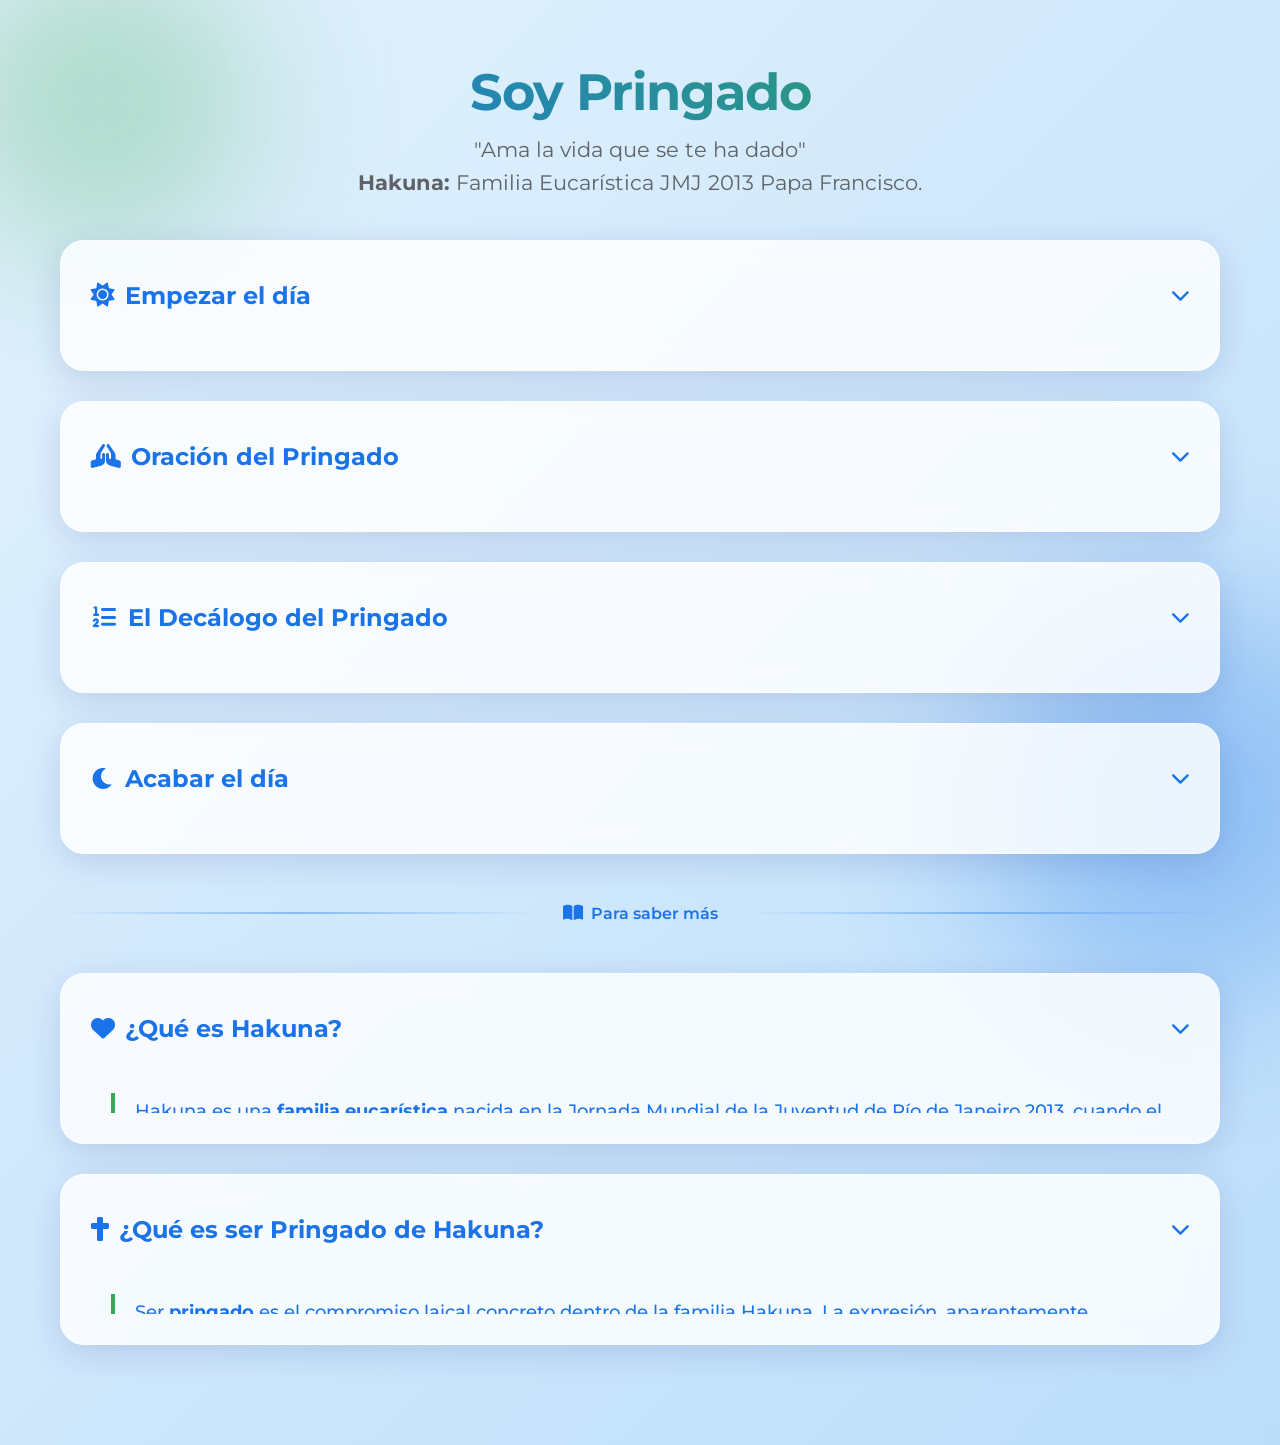
==== index.html @ c767a9fe "Update and rename Pringado.html to index.html" ====
<!DOCTYPE html>
<html lang="es">

<head>
    <meta charset="UTF-8">
    <meta name="viewport" content="width=device-width, initial-scale=1.0">
    <title>Soy Pringado | Hakuna Lifestyle</title>
    
    <!-- Favicon -->
    <link rel="icon" type="image/jpeg" href="logo.jpg">
    
    <!-- Meta Tags para Redes Sociales -->
    <meta name="description" content="Hakuna: Familia eucarística JMJ 2013. Vivir arrodillados ante el misterio y ante cada rostro. Descubre el Decálogo del Pringado y el estilo de vida Hakuna.">
    
    <!-- Open Graph (Facebook, WhatsApp, LinkedIn) -->
    <meta property="og:title" content="Soy Pringado | Hakuna Lifestyle">
    <meta property="og:description" content="Hakuna: Familia eucarística JMJ 2013. Vivir arrodillados ante el misterio y ante cada rostro.">
    <meta property="og:image" content="logo.jpg">
    <meta property="og:type" content="website">
    <meta property="og:url" content="">
    
    <!-- Twitter Card -->
    <meta name="twitter:card" content="summary_large_image">
    <meta name="twitter:title" content="Soy Pringado | Hakuna Lifestyle">
    <meta name="twitter:description" content="Hakuna: Familia eucarística JMJ 2013. Vivir arrodillados ante el misterio y ante cada rostro.">
    <meta name="twitter:image" content="logo.jpg">
    
    <!-- Fonts y Estilos -->
    <link href="https://fonts.googleapis.com/css2?family=Montserrat:wght@300;400;600;700&display=swap" rel="stylesheet">
    <link rel="stylesheet" href="https://cdnjs.cloudflare.com/ajax/libs/font-awesome/6.0.0/css/all.min.css">
    <link rel="stylesheet" href="estilos.css">
</head>

<body>

    <!-- ==================== FORMAS DE FONDO ==================== -->
    <div class="bg-shape shape-1"></div>
    <div class="bg-shape shape-2"></div>

    <div class="container">

        <!-- ==================== CABECERA ==================== -->
        <header>
            <h1>Soy Pringado</h1>
            <p class="subtitle">
                "Ama la vida que se te ha dado"<br>
                <strong>Hakuna:</strong> Familia Eucarística JMJ 2013 Papa Francisco.
            </p>
        </header>

        <!-- ==================== ORACIÓN AMANECER ==================== -->
        <section id="oracion-inicio">
            <div class="glass-card collapsible-section">
                <h2 class="section-header" onclick="toggleSection('oracion-inicio-content')">
                    <i class="fas fa-sun"></i> Empezar el día 
                    <i class="fas fa-chevron-down section-toggle-icon" id="icon-oracion-inicio-content"></i>
                </h2>
                <div class="section-content" id="oracion-inicio-content">
                <div class="prayer-content">
                    <p class="prayer-line">
                        Oh Señora mía y Madre mía, yo me ofrezco por completo a ti,
                        y en prueba de mi amor de hijo te consagro en este día:
                        mis ojos, mis oídos, mi lengua y mi corazón, en una palabra todo mi ser,
                        ya que soy todo tuyo, Oh Madre de bondad, guárdame y defiéndeme
                        como cosa y posesión tuya.
                    </p>
                    <p class="prayer-highlight">Así sea.</p>
                </div>
                
                <div style="text-align: center; margin-top: 20px;">
                    <span class="toggle-detail" onclick="toggleAlternative()">
                        Oración alternativa <i class="fas fa-chevron-down toggle-icon" id="icon-alt"></i>
                    </span>
                    <div class="rule-detail" id="alternative-prayer">
                        <h4 style="margin-bottom: 10px; color: var(--primary);">Oración para la mañana - TODO</h4>
                        <p style="font-style: italic; text-align: center;">
                            Padre, pon tu Espíritu sobre mí.<br>
                            Aquí estoy, aquí me tienes.<br>
                            Gracias por la vida.<br>
                            Que la viva siendo todo yo,<br>
                            todo libre, todo entregado.<br>
                            Todo tú, todo dado, todo alegre.<br>
                            Todo amante, todo amado,<br>
                            todo arrodillado.<br>
                            Todo hijo, todo hermano, todo padre.<br>
                            Todo disfrutón, todo mariano,<br>
                            todo por todos.<br>
                            Que viva todo... con toda el alma.
                        </p>
                    </div>
                </div>
                </div>
            </div>
        </section>

        <!-- ==================== ORACIÓN DEL PRINGADO ==================== -->
        <section id="oracion-pringado">
            <div class="glass-card collapsible-section">
                <h2 class="section-header" onclick="toggleSection('oracion-pringado-content')">
                    <i class="fas fa-praying-hands"></i> Oración del Pringado 
                    <i class="fas fa-chevron-down section-toggle-icon" id="icon-oracion-pringado-content"></i>
                </h2>
                <div class="section-content" id="oracion-pringado-content">
                <div class="prayer-content">
                    <p class="prayer-line">Yo me entrego a ti, mi buen Dios, porque quiero pringarme por tu Iglesia
                        siguiendo, junto a los demás miembros, en comunión con ellos, el estilo de vida de Hakuna.</p>
                    <hr style="border:0; border-top:1px solid rgba(0,0,0,0.05); margin: 15px 0;">

                    <p class="prayer-line">Señor, me arrodillaré ante ti en la Hostia,<br>
                        <span class="prayer-highlight">danos una vida de rodillas ante el misterio y ante cada
                            rostro.</span>
                    </p>

                    <p class="prayer-line">Señor, me abriré a los alejados,<br>
                        <span class="prayer-highlight">contágianos Tú la pasión por que no se pierda ninguno.</span>
                    </p>

                    <p class="prayer-line">Señor, te buscaré vivo en el Evangelio, liturgia y sacramentos,<br>
                        <span class="prayer-highlight">muéstrate como nuestro pobre loco.</span>
                    </p>

                    <p class="prayer-line">Señor, sonreiré y miraré a los ojos,<br>
                        <span class="prayer-highlight">recuérdanos que no hemos venido a criticar ni a juzgar sino a
                            salvar.</span>
                    </p>

                    <p class="prayer-line">Señor, abrazaré cada realidad con la no-medida de la cruz,<br>
                        <span class="prayer-highlight">devuélvenos la unidad, y transfigura ya nuestra carne.</span>
                    </p>

                    <p class="prayer-line">Señor, iré a las fiestas buscando que sean momentos de Vida,<br>
                        <span class="prayer-highlight">haz que te encontremos sufriente en los sedientos de
                            placer.</span>
                    </p>

                    <p class="prayer-line">Señor, agradeceré tu confianza cada nuevo día,<br>
                        <span class="prayer-highlight">que un profundo sentido de tu presencia haga de cada día una
                            fiesta.</span>
                    </p>

                    <p class="prayer-line"><strong>María, madre de Hakuna,</strong><br>
                        que contigo solo sepamos decirle 'Sí', que vivamos de rodillas, abrazados y abrazando, con
                        alegre cara de resucitados, y recuérdanos rezar todos los días, todos por todos.</p>
                </div>
                </div>
            </div>
        </section>

        <!-- ==================== DECÁLOGO DEL PRINGADO ==================== -->
        <section id="decalogo">
            <div class="glass-card collapsible-section">
                <h2 class="section-header" onclick="toggleSection('decalogo-content')">
                    <i class="fas fa-list-ol"></i> El Decálogo del Pringado 
                    <i class="fas fa-chevron-down section-toggle-icon" id="icon-decalogo-content"></i>
                </h2>
                <div class="section-content" id="decalogo-content">
            <div class="grid-container">
        
                <div class="glass-card rule-card">
                    <div class="rule-number">1</div>
                    <div class="rule-text">
                        <h3>Sonrisa y Mirada</h3>
                        <p class="rule-description">Sonreír cada día a todas las personas con las que me cruce, mirar a los ojos a
                            quién trate.</p>
                        <span class="toggle-detail" onclick="toggleDetail(0)">
                            Ver más <i class="fas fa-chevron-down toggle-icon" id="icon-0"></i>
                        </span>
                        <div class="rule-detail" id="detail-0">
                            <p>La sonrisa y la mirada son el primer acto de reconocimiento del otro como persona. En Hakuna, sonreír no es un gesto vacío, sino una forma de decir "te veo, existes, y me alegro de encontrarte". Mirar a los ojos es encontrar a Jesús en cada rostro, es vivir arrodillados ante el misterio de cada persona. Esta regla nos recuerda que cada encuentro humano es sagrado.</p>
                        </div>
                    </div>
                </div>
        
                <div class="glass-card rule-card">
                    <div class="rule-number">2</div>
                    <div class="rule-text">
                        <h3>Compasión</h3>
                        <p class="rule-description">Dedicar con frecuencia, tiempo y corazón a los que sufren.</p>
                        <span class="toggle-detail" onclick="toggleDetail(1)">
                            Ver más <i class="fas fa-chevron-down toggle-icon" id="icon-1"></i>
                        </span>
                        <div class="rule-detail" id="detail-1">
                            <p>Hakuna nace del deseo de "que no se pierda ninguno". Esta regla nos llama a tener los ojos abiertos a quienes más sufren, a dedicar tiempo real -no solo buenas intenciones- a los heridos de la vida. Es vivir la pasión de Cristo por los alejados, los dolientes, los que nadie ve. No se trata de hacer obras sociales, sino de amar con las entrañas, de sufrir-con (com-pasión) los que están en la cruz.</p>
                        </div>
                    </div>
                </div>
        
                <div class="glass-card rule-card">
                    <div class="rule-number">3</div>
                    <div class="rule-text">
                        <h3>Ofrecimiento</h3>
                        <p class="rule-description">Comenzar cada día con un momento de oración en el que agradecer el don de la
                            vida, y ofrecerme a Cristo para que viva y actúe entre los hombres ese día sirviéndose de mi persona. Y
                            rezar todos los días, todos por todos.</p>
                        <span class="toggle-detail" onclick="toggleDetail(2)">
                            Ver más <i class="fas fa-chevron-down toggle-icon" id="icon-2"></i>
                        </span>
                        <div class="rule-detail" id="detail-2">
                            <p>La oración de la mañana es el acto fundante del día. Ofrecerse a Cristo es decirle: "Hoy quiero que seas Tú quien viva en mí". No somos nosotros los protagonistas, sino instrumentos para que Él actúe. El "todos por todos" refleja la dimensión comunitaria de Hakuna: nunca estamos solos, oramos en comunión. Agradecer el don de la vida es reconocer que cada día es un regalo inmerecido de Dios.</p>
                        </div>
                    </div>
                </div>
        
                <div class="glass-card rule-card">
                    <div class="rule-number">4</div>
                    <div class="rule-text">
                        <h3>Cuidar un Sagrario</h3>
                        <p class="rule-description">Cuidar un sagrario: escoger uno, el que se quiera, y de alguna manera hacerme
                            cargo de que ese sagrario reciba cuidados y cariño.</p>
                        <span class="toggle-detail" onclick="toggleDetail(3)">
                            Ver más <i class="fas fa-chevron-down toggle-icon" id="icon-3"></i>
                        </span>
                        <div class="rule-detail" id="detail-3">
                            <p>Cuidar un sagrario es hacerse responsable de que Jesús Eucaristía no esté solo ni olvidado. Puede ser el de tu parroquia, una capilla, un hospital... Se trata de visitarlo, adornarlo, mantenerlo limpio, pero sobre todo de amarlo. Es el signo de nuestra vida de rodillas ante el misterio: Jesús se queda con nosotros en el Pan, y nosotros nos quedamos con Él. Este cuidado concreto nos ancla en la realidad de la Presencia Real.</p>
                        </div>
                    </div>
                </div>
        
                <div class="glass-card rule-card">
                    <div class="rule-number">5</div>
                    <div class="rule-text">
                        <h3>Hora Santa</h3>
                        <p class="rule-description">Participar de las Horas Santas, y fomentarlas allí donde me encuentre.</p>
                        <span class="toggle-detail" onclick="toggleDetail(4)">
                            Ver más <i class="fas fa-chevron-down toggle-icon" id="icon-4"></i>
                        </span>
                        <div class="rule-detail" id="detail-4">
                            <p>La Hora Santa es el "rato para parar el mundo" y estar con Jesús Sacramentado. Es el tiempo privilegiado de adoración, donde nos dejamos mirar por Él y Le miramos. Fomentar las Horas Santas significa contagiar esta pasión por la Eucaristía, invitar a otros, organizar espacios de adoración. Para Hakuna, la Hora Santa es el corazón de la vida espiritual, el lugar donde se recarga la batería para la misión.</p>
                        </div>
                    </div>
                </div>
        
                <div class="glass-card rule-card">
                    <div class="rule-number">6</div>
                    <div class="rule-text">
                        <h3>Formación</h3>
                        <p class="rule-description">Habitualmente estar leyendo un libro que me forme como cristiano. Si es posible,
                            participar en un grupo de formación o Revolcadero, y leer cada día el evangelio del día, meditándolo.
                        </p>
                        <span class="toggle-detail" onclick="toggleDetail(5)">
                            Ver más <i class="fas fa-chevron-down toggle-icon" id="icon-5"></i>
                        </span>
                        <div class="rule-detail" id="detail-5">
                            <p>La formación no es un lujo intelectual, sino alimento para el alma. Leer el Evangelio diario y meditarlo es buscar a Cristo vivo en la Palabra. Los "Revolcaderos" son grupos de formación donde se profundiza en la fe, se comparte, se crece juntos. Leer buenos libros cristianos nos ayuda a entender mejor nuestra fe, a responder a las preguntas del mundo actual. La formación nos hace testigos más creíbles y fundamentados.</p>
                        </div>
                    </div>
                </div>
        
                <div class="glass-card rule-card">
                    <div class="rule-number">7</div>
                    <div class="rule-text">
                        <h3>Sed de Amor</h3>
                        <p class="rule-description">En el trabajo, fiestas y espacios de diversión, abrir los ojos a quiénes están
                            sedientos de amor, y ofrecerme a Cristo para ser manantial de agua pura. Prohibido no disfrutar de
                            seguir a Cristo, especialmente en las fiestas y espacios de diversión.</p>
                        <span class="toggle-detail" onclick="toggleDetail(6)">
                            Ver más <i class="fas fa-chevron-down toggle-icon" id="icon-6"></i>
                        </span>
                        <div class="rule-detail" id="detail-6">
                            <p>Hakuna no huye del mundo, sino que va a las "fiestas" a encontrar a Cristo sufriente en los sedientos de placer. Los espacios de diversión, el trabajo, las celebraciones son lugares de misión. Ser manantial de agua pura significa ofrecer el amor auténtico de Cristo en medio de búsquedas equivocadas. Y hacerlo con alegría: "prohibido no disfrutar", porque el Evangelio es Buena Noticia, no un castigo. Es llevar la fiesta de la Resurrección a todas partes.</p>
                        </div>
                    </div>
                </div>
        
                <div class="glass-card rule-card">
                    <div class="rule-number">8</div>
                    <div class="rule-text">
                        <h3>Acompañamiento</h3>
                        <p class="rule-description">Buscar una persona que me acompañe espiritualmente.</p>
                        <span class="toggle-detail" onclick="toggleDetail(7)">
                            Ver más <i class="fas fa-chevron-down toggle-icon" id="icon-7"></i>
                        </span>
                        <div class="rule-detail" id="detail-7">
                            <p>La dirección espiritual es fundamental para no perderse en el camino. Tener una persona -sacerdote, consagrado/a, laico maduro en la fe- que nos acompañe, nos corrija, nos anime, nos ayuda a discernir la voluntad de Dios. No somos capaces de ver nuestros propios puntos ciegos; necesitamos a alguien que nos ayude a crecer en santidad. Es un signo de humildad y de deseo real de conversión.</p>
                        </div>
                    </div>
                </div>
        
                <div class="glass-card rule-card">
                    <div class="rule-number">9</div>
                    <div class="rule-text">
                        <h3>Sacramentos</h3>
                        <p class="rule-description">Disfrutar y crecer de la vida de Cristo participando de la vida de los
                            Sacramentos de la Confesión y la Eucaristía de manera frecuente.</p>
                        <span class="toggle-detail" onclick="toggleDetail(8)">
                            Ver más <i class="fas fa-chevron-down toggle-icon" id="icon-8"></i>
                        </span>
                        <div class="rule-detail" id="detail-8">
                            <p>Los sacramentos no son meros ritos, sino encuentros vivos con Cristo. La Eucaristía es la fuente y cumbre de la vida cristiana: comulgar es recibir a Jesús, hacerse uno con Él. La Confesión frecuente nos mantiene limpios, libres, en paz; es el abrazo misericordioso del Padre que siempre nos espera. "Disfrutar y crecer" indica que los sacramentos no son una obligación pesada, sino una alegría, un regalo que nos hace más humanos y más divinos a la vez.</p>
                        </div>
                    </div>
                </div>
        
                <div class="glass-card rule-card">
                    <div class="rule-number">10</div>
                    <div class="rule-text">
                        <h3>Amor a María</h3>
                        <p class="rule-description">Cuidar a María, madre de Hakuna, y acabar el día con un piropo, oración o
                            canción a la Virgen María.</p>
                        <span class="toggle-detail" onclick="toggleDetail(9)">
                            Ver más <i class="fas fa-chevron-down toggle-icon" id="icon-9"></i>
                        </span>
                        <div class="rule-detail" id="detail-9">
                            <p>María es la Madre de Hakuna. Acabar el día con un piropo, una oración o una canción a la Virgen es poner nuestra vida bajo su manto. Como nos enseña la consagración del amanecer, todo lo nuestro es suyo. María nos enseña a decir "sí" como Ella lo dijo, a vivir de rodillas, a estar junto a la Cruz sin huir. Cuidar a María es amarla, hablarle, confiarle nuestras alegrías y penas. Ella nos lleva siempre a su Hijo.</p>
                        </div>
                    </div>
                </div>
        
            </div>
            </div>
        </section>

        <!-- ==================== ACABAR EL DÍA ==================== -->
        <section id="oracion-noche">
            <div class="glass-card collapsible-section">
                <h2 class="section-header" onclick="toggleSection('oracion-noche-content')">
                    <i class="fas fa-moon"></i> Acabar el día 
                    <i class="fas fa-chevron-down section-toggle-icon" id="icon-oracion-noche-content"></i>
                </h2>
                <div class="section-content" id="oracion-noche-content">
                <div class="prayer-content">
                    <p class="prayer-line" style="font-weight: 600; margin-bottom: 20px;">
                        Gracias, Señor, por el día de hoy.
                    </p>
                    
                    <p class="prayer-line">¿Qué te ha gustado?</p>
                    <p class="prayer-line">¿Qué no te ha gustado?</p>
                    <p class="prayer-line">¿Qué quieres que te regale mañana?</p>
                </div>
                
                <div style="text-align: center; margin-top: 20px;">
                    <span class="toggle-detail" onclick="toggleNightAlternative()">
                        Oración alternativa <i class="fas fa-chevron-down toggle-icon" id="icon-night-alt"></i>
                    </span>
                    <div class="rule-detail" id="night-alternative-prayer">
                        <h4 style="margin-bottom: 10px; color: var(--primary);">Oración de la noche</h4>
                        <p style="font-style: italic; text-align: center;">
                            Padre, aquí al pie de la cama<br>
                            mi alma se eleva hasta Ti para decirte:<br>
                            creo en ti, espero en ti, te amo con todas mis fuerzas.<br>
                            Gloria a ti, Señor.<br>
                            Deposito en tus manos la fatiga y la lucha,<br>
                            las alegrías y desencantos de este día que quedó atrás.<br><br>
                            
                            Si los nervios me traicionaron,<br>
                            si los impulsos egoístas me dominaron,<br>
                            si di entrada al rencor o a la tristeza, ¡perdón Señor!<br>
                            Ten piedad de mí si he sido infiel.<br><br>
                            
                            Si pronuncié palabras vanas,<br>
                            si me dejé llevar por la impaciencia,<br>
                            si fui espina para alguien, ¡perdón Señor!<br>
                            No quiero esta noche entregarme al sueño<br>
                            sin sentir sobre mi alma la seguridad de tu dulce<br>
                            y gratuita misericordia, Señor.<br><br>

                            Te doy gracias, porque invisible, cariñoso, y envolvente<br>
                            me has cuidado como una madre durante todo este día.<br>
                            Señor, relaja mis nervios, sosiega mi espíritu,<br>
                            suelta mis tensiones, inunda mi ser de silencio y serenidad.<br>
                            Vela sobre mí, Padre querido, mientras me entrego confiado al sueño,<br>
                            como un niño que duerme feliz en tus brazos.<br>
                            En tu nombre, Señor, descansaré tranquilo.
                        </p>
                    </div>
                </div>
                </div>
            </div>
        </section>

        <!-- ==================== SEPARADOR ==================== -->
        <div class="section-divider">
            <div class="divider-line"></div>
            <div class="divider-text">
                <i class="fas fa-book-open"></i> Para saber más
            </div>
            <div class="divider-line"></div>
        </div>

        <!-- ==================== ¿QUÉ ES HAKUNA? ==================== -->
        <section id="que-es-hakuna">
            <div class="glass-card collapsible-section">
                <h2 class="section-header" onclick="toggleSection('que-es-hakuna-content')">
                    <i class="fas fa-heart"></i> ¿Qué es Hakuna? 
                    <i class="fas fa-chevron-down section-toggle-icon" id="icon-que-es-hakuna-content"></i>
                </h2>
                <div class="section-content info-section" id="que-es-hakuna-content">
            
            <p>Hakuna es una <strong>familia eucarística</strong> nacida en la Jornada Mundial de la Juventud de Río de Janeiro 2013, cuando el Papa Francisco nos convocó con estas palabras: <em>"¡Id! ¡No tengáis miedo! ¡Servid!"</em> Y también nos desafió: <em>"¡Hagan lío!"</em> – a no conformarnos, a atrevernos a cambiar el mundo con el Evangelio.</p>
            
            <p>Desde ese momento, miles de jóvenes de todo el mundo han encontrado en Hakuna un estilo de vida centrado en la Eucaristía, en María, y en la pasión por que <strong>"no se pierda ninguno"</strong>.</p>
            
            <p>El nombre <strong>Hakuna</strong> proviene del swahili y significa "no hay". Para nosotros, Hakuna significa: <em>"No hay nadie más loco"</em> que Cristo, que se quedó en el Pan por amor; <em>"No hay nada que temer"</em> porque Él está con nosotros; <em>"No hay nadie a quien no llegue su misericordia"</em>.</p>
            
            <p>Hakuna es un <strong>carisma misionero y eucarístico</strong>. Nacimos de la adoración, y desde ahí salimos a las periferias existenciales. Nuestra vocación es vivir <em>"arrodillados ante el misterio y ante cada rostro"</em>. Esto significa adorar a Jesús en la Eucaristía con todo el corazón, y ver su rostro en cada persona, especialmente en los más alejados y heridos.</p>
            
            <p>La vida en Hakuna se caracteriza por <strong>cuatro pilares fundamentales:</strong></p>
            
            <p>• La <strong>Eucaristía</strong> – especialmente la adoración eucarística y las Horas Santas<br>
            • El amor a <strong>María</strong> – nuestra madre y modelo<br>
            • La <strong>vida comunitaria</strong> – porque nadie se salva solo, vivimos en familia<br>
            • La <strong>misión evangelizadora</strong> – salir a las calles, universidades, fiestas</p>
            
            <p>Hakuna tiene diferentes formas de pertenencia: hay quienes participan en las actividades (misiones, horas santas, convivencias), quienes se comprometen más profundamente como <strong>pringados</strong>, y quienes sienten la llamada a la vida consagrada. Pero todos compartimos el mismo sueño: <strong>enamorarnos de Cristo y contagiar ese amor al mundo</strong>.</p>
            
            <p>No somos una asociación más, ni un movimiento juvenil al uso. Hakuna es un <strong>estilo de vida</strong>, una forma concreta de vivir el Evangelio hoy. Es llevar <em>"cara de resucitados"</em> en medio de un mundo que a menudo vive como si Dios no existiera.</p>
            
            <p>Es atreverse a ser santos en lo ordinario: en la universidad, en el trabajo, en las fiestas, en la familia. Es vivir con alegría radical, sabiendo que Cristo ha vencido al mundo y que merece la pena entregarlo todo por Él.</p>
            </div>
            </div>
        </section>

        <!-- ==================== ¿QUÉ ES SER PRINGADO? ==================== -->
        <section id="que-es-pringado">
            <div class="glass-card collapsible-section">
                <h2 class="section-header" onclick="toggleSection('que-es-pringado-content')">
                    <i class="fas fa-cross"></i> ¿Qué es ser Pringado de Hakuna? 
                    <i class="fas fa-chevron-down section-toggle-icon" id="icon-que-es-pringado-content"></i>
                </h2>
                <div class="section-content info-section" id="que-es-pringado-content">
            
            <p>Ser <strong>pringado</strong> es el compromiso laical concreto dentro de la familia Hakuna. La expresión, aparentemente coloquial, encierra una decisión radical: <em>“Me pringo, me mancho las manos, me lo juego todo por Cristo y su Iglesia”</em>. Es atreverse a ensuciarse en la trinchera del amor, sin medias tintas ni comodidades.</p>
            
            <p>Ser pringado no es simplemente participar en actividades o llevar una camiseta. Es <strong>abrazar el Decálogo del Pringado como estilo de vida</strong>, como camino diario de santidad. Estas diez reglas no son mandamientos externos que cumplir mecánicamente, sino un itinerario concreto para configurarse con Cristo y vivir el Evangelio sin rebajas.</p>
            
            <p>El pringado <strong>se compromete en serio</strong>. Asume con libertad y alegría un modo de vida exigente: consagración diaria, adoración eucarística, formación constante, acompañamiento espiritual, amor a los que sufren. No es un camino de perfección instantánea, sino de fidelidad perseverante, cayendo y levantándose mil veces, sostenido por la misericordia.</p>
            
            <p>El pringado vive <strong>en comunión</strong> con los demás miembros de Hakuna. No es un lobo solitario, sino parte de una familia. Por eso rezamos <em>"todos los días, todos por todos"</em>. Nos apoyamos mutuamente, nos corregimos fraternalmente, celebramos juntos, sufrimos juntos.</p>
            
            <p><strong>¿Qué implica concretamente ser pringado?</strong></p>
            
            <p>Implica consagrarse cada mañana a María • Sonreír y mirar a los ojos • Dedicar tiempo a los que sufren • Ofrecer el día a Cristo • Cuidar un sagrario • Participar de las Horas Santas • Formarse constantemente en la fe • Ser manantial de amor en el trabajo y las fiestas • Tener dirección espiritual • Vivir los sacramentos con frecuencia • Terminar el día con un gesto de cariño a la Virgen.</p>
            
            <p>Ser pringado es también aceptar <strong>la llamada misionera</strong>. No podemos quedarnos tranquilos sabiendo que hay tantos hermanos alejados de Cristo. El pringado tiene "los ojos abiertos" a los sedientos de amor, y se ofrece como instrumento para que Cristo los alcance.</p>
            
            <p>El compromiso del pringado es <strong>serio pero gozoso</strong>. No es una carga pesada, sino un yugo suave. Porque seguir a Cristo, cuando se hace de verdad, es la mayor aventura posible. Por eso el Decálogo incluye: <em>"Prohibido no disfrutar de seguir a Cristo"</em>.</p>
            
            <p>Ser pringado no es ser perfecto. Es caerse y levantarse mil veces, sabiendo que la misericordia de Dios nos sostiene. Es vivir la <strong>"no-medida de la cruz"</strong>, abrazando cada realidad con radicalidad, sin medias tintas.</p>
            
            <p>El pringado busca la <strong>santidad en lo ordinario</strong>. No necesitamos hacer cosas extraordinarias; necesitamos hacer lo ordinario con amor extraordinario. Por eso las reglas del pringado son sencillas: una sonrisa, una mirada, un rato de adoración, una lectura espiritual...</p>
            
            <p>Finalmente, ser pringado es <strong>vivir bajo el manto de María</strong>, Madre de Hakuna. Ella nos enseña a decir "sí" sin condiciones, a estar de pie junto a la cruz cuando todo se oscurece. Con María, solo sabemos decirle "sí" a Jesús.</p>
            </div>
            </div>
        </section>

    </div>

    <!-- ==================== SCRIPTS ==================== -->
    <script src="scripts.js"></script>
</body>

</html>
---- estilos.css ----
/* ==================== VARIABLES CSS ==================== */
:root {
    --primary: #1a73e8;
    --primary-light: #e8f0fe;
    --accent: #34a853;
    --text-dark: #202124;
    --text-light: #5f6368;
    --white: #ffffff;
    --glass-bg: rgba(255, 255, 255, 0.82);
    --glass-border: rgba(255, 255, 255, 0.5);
    --shadow: 0 8px 32px 0 rgba(31, 38, 135, 0.15);
}

/* ==================== RESET Y BASE ==================== */
* {
    margin: 0;
    padding: 0;
    box-sizing: border-box;
    font-family: 'Montserrat', sans-serif;
}

body {
    background: linear-gradient(135deg, #e3f2fd 0%, #bbdefb 100%);
    color: var(--text-dark);
    min-height: 100vh;
    overflow-x: hidden;
    padding-bottom: 50px;
}

/* ==================== BACKGROUND SHAPES ==================== */
.bg-shape {
    position: fixed;
    border-radius: 50%;
    filter: blur(80px);
    z-index: -1;
    opacity: 0.3;
}

.shape-1 {
    background: var(--accent);
    width: 300px;
    height: 300px;
    top: -50px;
    left: -50px;
}

.shape-2 {
    background: var(--primary);
    width: 400px;
    height: 400px;
    bottom: -100px;
    right: -100px;
}

/* ==================== CONTAINER ==================== */
.container {
    max-width: 1200px;
    margin: 0 auto;
    padding: 20px;
}

/* ==================== HEADER ==================== */
header {
    text-align: center;
    padding: 40px 0;
    animation: fadeInDown 1s ease;
}

h1 {
    font-size: 3.2rem;
    background: -webkit-linear-gradient(45deg, var(--primary), var(--accent));
    -webkit-background-clip: text;
    -webkit-text-fill-color: transparent;
    font-weight: 700;
    margin-bottom: 10px;
    letter-spacing: -1px;
}

.subtitle {
    font-size: 1.3rem;
    color: var(--text-light);
    max-width: 600px;
    margin: 0 auto;
    line-height: 1.6;
}

/* ==================== GLASS CARD ==================== */
.glass-card {
    background: var(--glass-bg);
    backdrop-filter: blur(12px);
    -webkit-backdrop-filter: blur(12px);
    border: 1px solid var(--glass-border);
    border-radius: 24px;
    box-shadow: var(--shadow);
    padding: 30px;
    margin-bottom: 30px;
    transition: transform 0.3s ease, box-shadow 0.3s ease;
}

.glass-card:hover {
    transform: translateY(-5px);
    box-shadow: 0 12px 40px 0 rgba(31, 38, 135, 0.25);
}

h2 {
    font-size: 1.5rem;
    color: var(--primary);
    margin-bottom: 20px;
    display: flex;
    align-items: center;
    gap: 10px;
}

h3 {
    font-size: 1.2rem;
    margin-bottom: 10px;
    color: var(--text-dark);
    font-weight: 700;
}

/* ==================== ESTILOS DE TEXTO Y ORACIONES ==================== */
.prayer-content {
    font-style: italic;
    line-height: 1.8;
    font-size: 1.12rem;
    color: var(--text-dark);
    text-align: center;
}

.prayer-line {
    margin-bottom: 15px;
}

.prayer-highlight {
    color: var(--primary);
    font-weight: 600;
}

/* ==================== GRID DECÁLOGO ==================== */
.grid-container {
    display: grid;
    grid-template-columns: repeat(auto-fit, minmax(280px, 1fr));
    gap: 20px;
    padding: 20px;
}

/* Decalogo items */
.rule-card {
    position: relative;
    overflow: hidden;
}

.rule-number {
    position: absolute;
    top: -10px;
    right: 5px;
    font-size: 4rem;
    font-weight: 900;
    color: rgba(26, 115, 232, 0.12); 
    z-index: 0;
    pointer-events: none;
}

.rule-text {
    position: relative;
    z-index: 1;
}

/* Estilos para información desplegable */
.rule-detail {
    max-height: 0;
    overflow: hidden;
    transition: max-height 0.3s ease, margin-top 0.3s ease;
    background: var(--primary-light);
    border-radius: 10px;
    padding: 0 15px;
    margin-top: 0;
}

.rule-detail.open {
    max-height: 500px;
    margin-top: 10px;
    padding: 15px;
}

.rule-detail p {
    font-size: 0.9rem;
    line-height: 1.6;
    color: var(--text-light);
    font-style: normal;
}

.toggle-detail {
    cursor: pointer;
    color: var(--primary);
    font-size: 0.85rem;
    margin-top: 10px;
    display: inline-flex;
    align-items: center;
    gap: 5px;
    font-weight: 600;
}

.toggle-detail:hover {
    color: var(--accent);
}

.toggle-icon {
    transition: transform 0.3s ease;
}

.toggle-icon.open {
    transform: rotate(180deg);
}

/* Sección de información */
.info-section {
    padding: 20px;
    overflow: visible;
}

.info-section h2 {
    margin-bottom: 25px;
    font-size: 1.7rem;
    border-bottom: 3px solid var(--primary);
    padding-bottom: 10px;
}

.info-section p {
    font-size: 1.05rem;
    line-height: 2;
    word-wrap: break-word;
    overflow-wrap: break-word;
    color: var(--text-dark);
    margin-bottom: 20px;
    text-align: left;
}

.info-section p strong {
    color: var(--primary);
    font-weight: 700;
}

.info-section p em {
    color: var(--accent);
    font-style: italic;
}

/* Destacar primer párrafo */
.info-section p:first-of-type {
    font-size: 1.15rem;
    font-weight: 500;
    color: var(--primary);
    border-left: 4px solid var(--accent);
    padding-left: 20px;
    margin-bottom: 25px;
}

/* Separador visual entre párrafos importantes */
.info-section p:nth-of-type(3)::after,
.info-section p:nth-of-type(5)::after {
    content: "";
    display: block;
    width: 60px;
    height: 3px;
    background: linear-gradient(90deg, var(--primary), var(--accent));
    margin: 20px auto;
    border-radius: 2px;
}

/* ==================== SEPARADOR DE SECCIONES ==================== */
.section-divider {
    display: flex;
    align-items: center;
    margin: 50px 0;
    gap: 20px;
}

.divider-line {
    flex: 1;
    height: 2px;
    background: linear-gradient(90deg, transparent, var(--primary), transparent);
    opacity: 0.4;
}

.divider-text {
    color: var(--primary);
    font-size: 1rem;
    font-weight: 600;
    white-space: nowrap;
    padding: 0 10px;
    display: flex;
    align-items: center;
    gap: 8px;
}

.divider-text i {
    font-size: 1.1rem;
}

/* ==================== ANIMACIONES ==================== */
@keyframes fadeInDown {
    from {
        opacity: 0;
        transform: translateY(-20px);
    }

    to {
        opacity: 1;
        transform: translateY(0);
    }
}

/* ==================== SECCIONES COLAPSABLES ==================== */
.collapsible-section .section-header {
    cursor: pointer;
    display: flex;
    align-items: center;
    justify-content: space-between;
    transition: all 0.3s ease;
    padding: 10px 0;
    user-select: none;
}

.collapsible-section .section-header:hover {
    color: var(--primary);
}

.section-toggle-icon {
    transition: transform 0.3s ease;
    margin-left: auto;
    font-size: 1.2rem;
}

.section-toggle-icon.open {
    transform: rotate(180deg);
}

.section-content {
    max-height: 0;
    overflow: hidden;
    transition: max-height 0.5s ease;
}

.section-content.open {
    max-height: 6000px;
}

/* Altura específica para secciones informativas (más altas) */
.section-content.info-section.open {
    max-height: 15000px;
}

/* ==================== MEDIA QUERIES ==================== */
@media (max-width: 768px) {
    h1 {
        font-size: 1.8rem;
    }

    h2 {
        font-size: 1.15rem;
    }

    h3 {
        font-size: 1rem;
    }

    .subtitle {
        font-size: 0.95rem;
    }

    .prayer-content {
        font-size: 0.9rem;
        line-height: 1.6;
    }

    .rule-number {
        font-size: 3rem;
        right: 10px;
    }

    .info-section {
        padding: 25px;
    }

    .info-section h2 {
        font-size: 1.3rem;
    }

    .info-section p {
        font-size: 0.95rem;
        line-height: 1.8;
    }

    .info-section p:first-of-type {
        font-size: 0.92rem;
    }

    .rule-detail p {
        font-size: 0.85rem;
    }

    .glass-card {
        padding: 20px;
    }

    .grid-container {
        grid-template-columns: 1fr;
    }
}
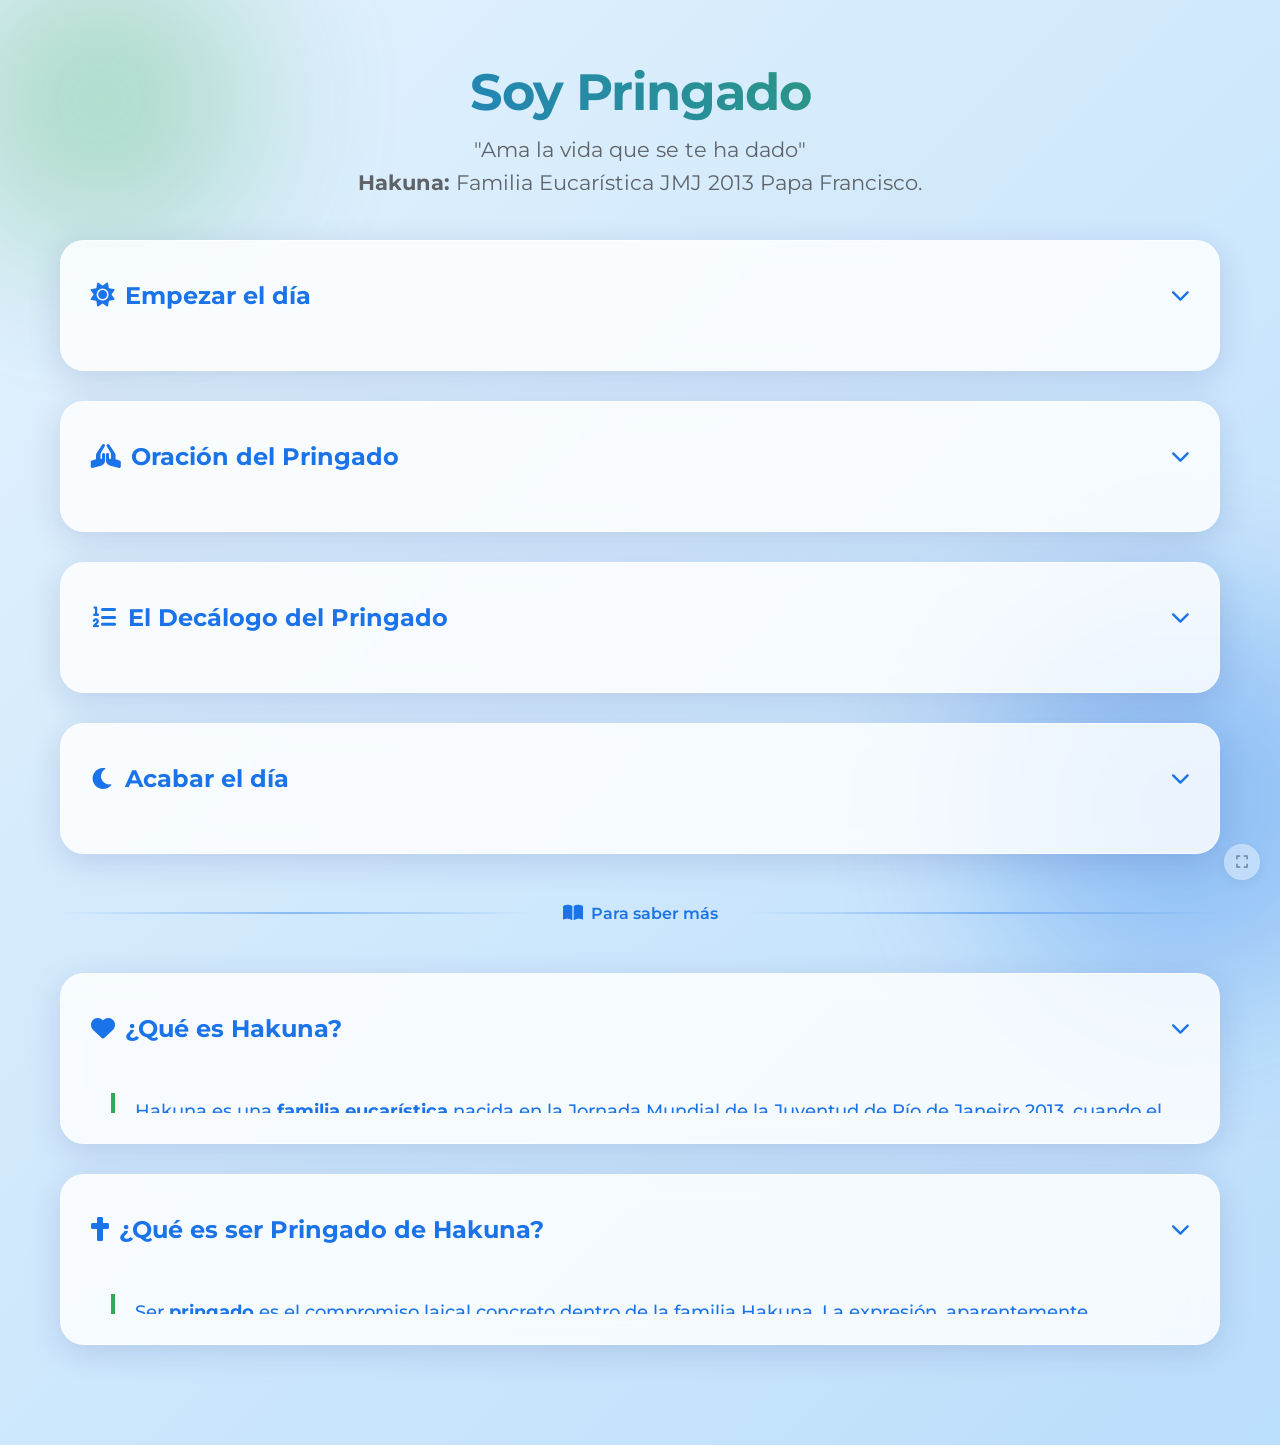
==== commit e3c5458d: "Pantalla Completa" ====
--- a/index.html
+++ b/index.html
@@ -33,6 +33,11 @@
 
 <body>
 
+    <!-- ==================== BOTÓN PANTALLA COMPLETA ==================== -->
+    <button id="fullscreen-btn" class="fullscreen-btn" title="Pantalla completa">
+        <i class="fas fa-expand"></i>
+    </button>
+
     <!-- ==================== FORMAS DE FONDO ==================== -->
     <div class="bg-shape shape-1"></div>
     <div class="bg-shape shape-2"></div>
--- a/estilos.css
+++ b/estilos.css
@@ -27,6 +27,68 @@
     padding-bottom: 50px;
 }
 
+/* ==================== BOTÓN PANTALLA COMPLETA ==================== */
+.fullscreen-btn {
+    position: fixed;
+    bottom: 20px;
+    right: 20px;
+    width: 36px;
+    height: 36px;
+    border-radius: 50%;
+    background: var(--glass-bg);
+    backdrop-filter: blur(12px);
+    -webkit-backdrop-filter: blur(12px);
+    border: 1px solid var(--glass-border);
+    box-shadow: 0 4px 12px rgba(0, 0, 0, 0.1);
+    cursor: pointer;
+    display: flex;
+    align-items: center;
+    justify-content: center;
+    transition: all 0.3s ease;
+    z-index: 1000;
+    opacity: 0.5;
+    color: var(--text-light);
+}
+
+.fullscreen-btn:hover {
+    opacity: 1;
+    transform: scale(1.1);
+    box-shadow: 0 6px 16px rgba(0, 0, 0, 0.15);
+    background: var(--white);
+    color: var(--primary);
+}
+
+.fullscreen-btn i {
+    font-size: 14px;
+}
+
+/* Responsive */
+@media (max-width: 768px) {
+    .fullscreen-btn {
+        width: 32px;
+        height: 32px;
+        bottom: 15px;
+        right: 15px;
+    }
+    
+    .fullscreen-btn i {
+        font-size: 12px;
+    }
+}
+
+@media (max-width: 480px) {
+    .fullscreen-btn {
+        width: 28px;
+        height: 28px;
+        bottom: 12px;
+        right: 12px;
+    }
+    
+    .fullscreen-btn i {
+        font-size: 11px;
+    }
+}
+
 /* ==================== BACKGROUND SHAPES ==================== */
 .bg-shape {
     position: fixed;
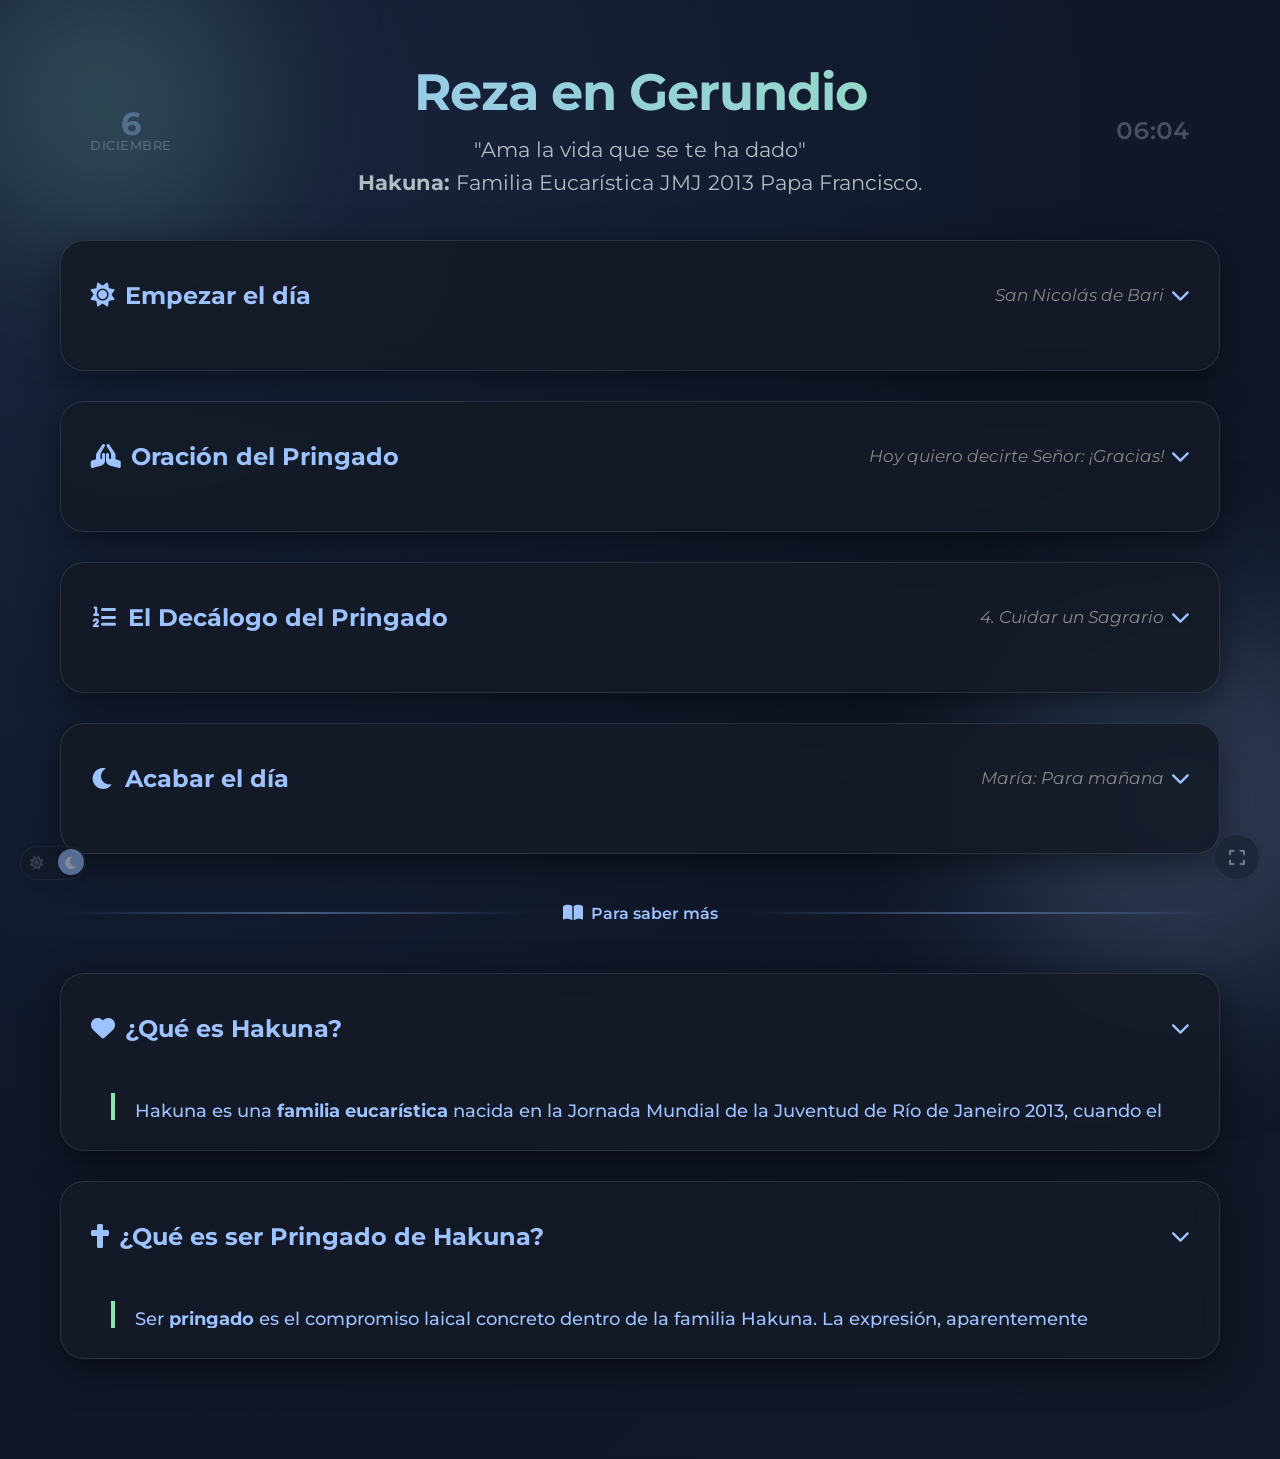
==== commit ee3d6e20: "V2" ====
--- a/index.html
+++ b/index.html
@@ -4,32 +4,39 @@
 <head>
     <meta charset="UTF-8">
     <meta name="viewport" content="width=device-width, initial-scale=1.0">
-    <title>Soy Pringado | Hakuna Lifestyle</title>
-    
+
+    <title>Reza en Gerundio | Orar Viviendo a la Hakuna</title>
+
     <!-- Favicon -->
     <link rel="icon" type="image/jpeg" href="logo.jpg">
-    
-    <!-- Meta Tags para Redes Sociales -->
-    <meta name="description" content="Hakuna: Familia eucarística JMJ 2013. Vivir arrodillados ante el misterio y ante cada rostro. Descubre el Decálogo del Pringado y el estilo de vida Hakuna.">
-    
-    <!-- Open Graph (Facebook, WhatsApp, LinkedIn) -->
-    <meta property="og:title" content="Soy Pringado | Hakuna Lifestyle">
-    <meta property="og:description" content="Hakuna: Familia eucarística JMJ 2013. Vivir arrodillados ante el misterio y ante cada rostro.">
+
+    <!-- SEO -->
+    <meta name="description" content="Reza en Gerundio: oraciones para empezar y acabar el día, el Decálogo del Pringado y el estilo de vida Hakuna.">
+
+    <!-- Open Graph (WhatsApp, Facebook, LinkedIn) -->
+    <meta property="og:title" content="Reza en Gerundio">
+    <meta property="og:description" content="Oraciones diarias, Decálogo del Pringado y espiritualidad Hakuna. Rezar viviendo, vivir siendo todo tuyo.">
     <meta property="og:image" content="logo.jpg">
     <meta property="og:type" content="website">
+    <meta property="og:locale" content="es_ES">
     <meta property="og:url" content="">
-    
+
     <!-- Twitter Card -->
     <meta name="twitter:card" content="summary_large_image">
-    <meta name="twitter:title" content="Soy Pringado | Hakuna Lifestyle">
-    <meta name="twitter:description" content="Hakuna: Familia eucarística JMJ 2013. Vivir arrodillados ante el misterio y ante cada rostro.">
+    <meta name="twitter:title" content="Reza en Gerundio">
+    <meta name="twitter:description" content="Rezar viviendo: oración diaria, Decálogo del Pringado y vida a la Hakuna.">
     <meta name="twitter:image" content="logo.jpg">
-    
+
     <!-- Fonts y Estilos -->
     <link href="https://fonts.googleapis.com/css2?family=Montserrat:wght@300;400;600;700&display=swap" rel="stylesheet">
     <link rel="stylesheet" href="https://cdnjs.cloudflare.com/ajax/libs/font-awesome/6.0.0/css/all.min.css">
     <link rel="stylesheet" href="estilos.css">
+
+    <!-- Scripts -->
+    <script src="santos.js"></script>
+    <script src="scripts.js"></script>
 </head>
+
 
 <body>
 
@@ -38,6 +45,17 @@
         <i class="fas fa-expand"></i>
     </button>
 
+    <!-- ==================== SWITCH MODO DÍA/NOCHE ==================== -->
+    <div class="theme-switch-wrapper" title="Cambiar modo">
+        <label class="theme-switch" for="theme-checkbox">
+            <input type="checkbox" id="theme-checkbox">
+            <div class="slider">
+                <i class="fas fa-sun"></i>
+                <i class="fas fa-moon"></i>
+            </div>
+        </label>
+    </div>
+
     <!-- ==================== FORMAS DE FONDO ==================== -->
     <div class="bg-shape shape-1"></div>
     <div class="bg-shape shape-2"></div>
@@ -46,7 +64,16 @@
 
         <!-- ==================== CABECERA ==================== -->
         <header>
-            <h1>Soy Pringado</h1>
+            <!-- Fecha a la izquierda -->
+            <div class="date-display">
+                <div class="day-number" id="day-number">5</div>
+                <div class="month-name" id="month-name">Febrero</div>
+            </div>
+            
+            <!-- Hora a la derecha -->
+            <div class="time-display" id="time-display">00:00</div>
+            
+            <h1>Reza en Gerundio</h1>
             <p class="subtitle">
                 "Ama la vida que se te ha dado"<br>
                 <strong>Hakuna:</strong> Familia Eucarística JMJ 2013 Papa Francisco.
@@ -56,11 +83,18 @@
         <!-- ==================== ORACIÓN AMANECER ==================== -->
         <section id="oracion-inicio">
             <div class="glass-card collapsible-section">
-                <h2 class="section-header" onclick="toggleSection('oracion-inicio-content')">
-                    <i class="fas fa-sun"></i> Empezar el día 
-                    <i class="fas fa-chevron-down section-toggle-icon" id="icon-oracion-inicio-content"></i>
+                <h2 class="section-header">
+                    <span style="display: flex; align-items: center; gap: 10px;">
+                        <i class="fas fa-sun"></i> Empezar el día
+                    </span>
+                    <span style="display: flex; align-items: center; gap: 8px; margin-left: auto;">
+                        <span class="daily-santo" id="daily-santo" style="font-size: 0.7em; font-style: italic; color: #888; font-weight: 400;"></span>
+                        <i class="fas fa-chevron-down section-toggle-icon" id="icon-oracion-inicio-content"></i>
+                    </span>
                 </h2>
+                <div class="mobile-daily-text" id="mobile-daily-santo" style="display: none;"></div>
                 <div class="section-content" id="oracion-inicio-content">
+                <div id="all-santos-list" style="display: none; font-size: 0.8em; color: #666; margin-bottom: 12px; padding: 10px 14px; background: rgba(100,100,100,0.05); border-left: 3px solid rgba(100,100,100,0.2); border-radius: 4px; line-height: 1.5;"></div>
                 <div class="prayer-content">
                     <p class="prayer-line">
                         Oh Señora mía y Madre mía, yo me ofrezco por completo a ti,
@@ -101,10 +135,16 @@
         <!-- ==================== ORACIÓN DEL PRINGADO ==================== -->
         <section id="oracion-pringado">
             <div class="glass-card collapsible-section">
-                <h2 class="section-header" onclick="toggleSection('oracion-pringado-content')">
-                    <i class="fas fa-praying-hands"></i> Oración del Pringado 
-                    <i class="fas fa-chevron-down section-toggle-icon" id="icon-oracion-pringado-content"></i>
+                <h2 class="section-header">
+                    <span style="display: flex; align-items: center; gap: 10px;">
+                        <i class="fas fa-praying-hands"></i> Oración del Pringado
+                    </span>
+                    <span style="display: flex; align-items: center; gap: 8px; margin-left: auto;">
+                        <span class="daily-phrase" id="daily-phrase-pringado" style="font-size: 0.7em; font-style: italic; color: #888; font-weight: 400;"></span>
+                        <i class="fas fa-chevron-down section-toggle-icon" id="icon-oracion-pringado-content"></i>
+                    </span>
                 </h2>
+                <div class="mobile-daily-text" id="mobile-daily-phrase-pringado" style="display: none;"></div>
                 <div class="section-content" id="oracion-pringado-content">
                 <div class="prayer-content">
                     <p class="prayer-line">Yo me entrego a ti, mi buen Dios, porque quiero pringarme por tu Iglesia
@@ -154,10 +194,16 @@
         <!-- ==================== DECÁLOGO DEL PRINGADO ==================== -->
         <section id="decalogo">
             <div class="glass-card collapsible-section">
-                <h2 class="section-header" onclick="toggleSection('decalogo-content')">
-                    <i class="fas fa-list-ol"></i> El Decálogo del Pringado 
-                    <i class="fas fa-chevron-down section-toggle-icon" id="icon-decalogo-content"></i>
+                <h2 class="section-header">
+                    <span style="display: flex; align-items: center; gap: 10px;">
+                        <i class="fas fa-list-ol"></i> El Decálogo del Pringado
+                    </span>
+                    <span style="display: flex; align-items: center; gap: 8px; margin-left: auto;">
+                        <span class="daily-decalogo" id="daily-decalogo" style="font-size: 0.7em; font-style: italic; color: #888; font-weight: 400;"></span>
+                        <i class="fas fa-chevron-down section-toggle-icon" id="icon-decalogo-content"></i>
+                    </span>
                 </h2>
+                <div class="mobile-daily-text" id="mobile-daily-decalogo" style="display: none;"></div>
                 <div class="section-content" id="decalogo-content">
             <div class="grid-container">
         
@@ -318,11 +364,18 @@
         <!-- ==================== ACABAR EL DÍA ==================== -->
         <section id="oracion-noche">
             <div class="glass-card collapsible-section">
-                <h2 class="section-header" onclick="toggleSection('oracion-noche-content')">
-                    <i class="fas fa-moon"></i> Acabar el día 
-                    <i class="fas fa-chevron-down section-toggle-icon" id="icon-oracion-noche-content"></i>
+                <h2 class="section-header">
+                    <span style="display: flex; align-items: center; gap: 10px;">
+                        <i class="fas fa-moon"></i> Acabar el día
+                    </span>
+                    <span style="display: flex; align-items: center; gap: 8px; margin-left: auto;">
+                        <span class="daily-maria" id="daily-maria" style="font-size: 0.7em; font-style: italic; color: #888; font-weight: 400;"></span>
+                        <i class="fas fa-chevron-down section-toggle-icon" id="icon-oracion-noche-content"></i>
+                    </span>
                 </h2>
+                <div class="mobile-daily-text" id="mobile-daily-maria" style="display: none;"></div>
                 <div class="section-content" id="oracion-noche-content">
+                <div id="daily-maria-detail" style="display: none; font-size: 0.8em; color: #666; margin-bottom: 12px; padding: 10px 14px; background: rgba(100,100,100,0.05); border-left: 3px solid rgba(100,100,100,0.2); border-radius: 4px; line-height: 1.5;"></div>
                 <div class="prayer-content">
                     <p class="prayer-line" style="font-weight: 600; margin-bottom: 20px;">
                         Gracias, Señor, por el día de hoy.
@@ -385,7 +438,7 @@
         <!-- ==================== ¿QUÉ ES HAKUNA? ==================== -->
         <section id="que-es-hakuna">
             <div class="glass-card collapsible-section">
-                <h2 class="section-header" onclick="toggleSection('que-es-hakuna-content')">
+                <h2 class="section-header">
                     <i class="fas fa-heart"></i> ¿Qué es Hakuna? 
                     <i class="fas fa-chevron-down section-toggle-icon" id="icon-que-es-hakuna-content"></i>
                 </h2>
@@ -418,7 +471,7 @@
         <!-- ==================== ¿QUÉ ES SER PRINGADO? ==================== -->
         <section id="que-es-pringado">
             <div class="glass-card collapsible-section">
-                <h2 class="section-header" onclick="toggleSection('que-es-pringado-content')">
+                <h2 class="section-header">
                     <i class="fas fa-cross"></i> ¿Qué es ser Pringado de Hakuna? 
                     <i class="fas fa-chevron-down section-toggle-icon" id="icon-que-es-pringado-content"></i>
                 </h2>
@@ -451,8 +504,6 @@
 
     </div>
 
-    <!-- ==================== SCRIPTS ==================== -->
-    <script src="scripts.js"></script>
 </body>
 
-</html>
+</html>
--- a/estilos.css
+++ b/estilos.css
@@ -11,6 +11,19 @@
     --shadow: 0 8px 32px 0 rgba(31, 38, 135, 0.15);
 }
 
+/* ==================== VARIABLES MODO OSCURO ==================== */
+body.dark-mode {
+    --primary: #9cc2ff;
+    --primary-light: #1a2335;
+    --accent: #8fe1b0;
+    --text-dark: #e6edf3;
+    --text-light: #b2bac2;
+    --white: #0f141c;
+    --glass-bg: rgba(20, 26, 38, 0.88);
+    --glass-border: rgba(148, 163, 184, 0.18);
+    --shadow: 0 10px 36px 0 rgba(0, 0, 0, 0.5);
+}
+
 /* ==================== RESET Y BASE ==================== */
 * {
     margin: 0;
@@ -25,6 +38,16 @@
     min-height: 100vh;
     overflow-x: hidden;
     padding-bottom: 50px;
+    transition: background 0.5s ease, color 0.5s ease;
+}
+
+body.dark-mode {
+    background: radial-gradient(circle at 10% 10%, rgba(36, 53, 86, 0.5), transparent 55%),
+        linear-gradient(135deg, #0f172a 0%, #111827 100%);
+}
+
+body.dark-mode .bg-shape {
+    opacity: 0.2;
 }
 
 /* ==================== BOTÓN PANTALLA COMPLETA ==================== */
@@ -32,8 +55,8 @@
     position: fixed;
     bottom: 20px;
     right: 20px;
-    width: 36px;
-    height: 36px;
+    width: 46px;
+    height: 46px;
     border-radius: 50%;
     background: var(--glass-bg);
     backdrop-filter: blur(12px);
@@ -59,33 +82,236 @@
 }
 
 .fullscreen-btn i {
-    font-size: 14px;
+    font-size: 18px;
 }
 
 /* Responsive */
 @media (max-width: 768px) {
     .fullscreen-btn {
-        width: 32px;
-        height: 32px;
+        width: 44px;
+        height: 44px;
         bottom: 15px;
         right: 15px;
     }
-    
+
     .fullscreen-btn i {
-        font-size: 12px;
+        font-size: 17px;
     }
 }
 
 @media (max-width: 480px) {
     .fullscreen-btn {
-        width: 28px;
-        height: 28px;
+        width: 42px;
+        height: 42px;
         bottom: 12px;
         right: 12px;
     }
-    
+
     .fullscreen-btn i {
-        font-size: 11px;
+        font-size: 16px;
+    }
+}
+
+/* ==================== SWITCH MODO DÍA/NOCHE ==================== */
+.theme-switch-wrapper {
+    position: fixed;
+    bottom: 20px;
+    left: 20px;
+    z-index: 1001;
+    opacity: 0.5;
+    transition: opacity 0.3s ease;
+    -webkit-tap-highlight-color: transparent;
+}
+
+.theme-switch-wrapper:hover {
+    opacity: 1;
+}
+
+.theme-switch {
+    display: inline-block;
+    position: relative;
+    width: 66px;
+    height: 34px;
+}
+
+.theme-switch input {
+    opacity: 0;
+    width: 0;
+    height: 0;
+}
+
+.slider {
+    position: absolute;
+    cursor: pointer;
+    top: 0;
+    left: 0;
+    right: 0;
+    bottom: 0;
+    background: var(--glass-bg);
+    backdrop-filter: blur(12px);
+    -webkit-backdrop-filter: blur(12px);
+    border: 1px solid var(--glass-border);
+    box-shadow: 0 4px 12px rgba(0, 0, 0, 0.1);
+    transition: all 0.4s ease;
+    border-radius: 34px;
+}
+
+.slider:hover {
+    box-shadow: 0 6px 16px rgba(0, 0, 0, 0.15);
+    transform: scale(1.05);
+}
+
+.slider:before {
+    position: absolute;
+    content: "";
+    height: 26px;
+    width: 26px;
+    left: 3px;
+    bottom: 4px;
+    background-color: var(--primary);
+    transition: all 0.4s ease;
+    border-radius: 50%;
+    box-shadow: 0 2px 6px rgba(0, 0, 0, 0.2);
+    display: flex;
+    align-items: center;
+    justify-content: center;
+}
+
+input:checked + .slider {
+    background: var(--glass-bg);
+}
+
+input:checked + .slider:before {
+    transform: translateX(34px);
+    background-color: var(--primary);
+}
+
+.slider i {
+    font-size: 14px;
+    z-index: 2;
+    transition: all 0.3s ease;
+    position: absolute;
+    top: 50%;
+    transform: translateY(-50%);
+}
+
+.slider .fa-sun {
+    color: white;
+    left: 3px;
+    width: 26px;
+    text-align: center;
+}
+
+.slider .fa-moon {
+    color: white;
+    left: 37px;
+    width: 26px;
+    text-align: center;
+}
+
+input:checked + .slider .fa-sun {
+    opacity: 0.3;
+}
+
+input:checked + .slider .fa-moon {
+    opacity: 1;
+}
+
+input:not(:checked) + .slider .fa-sun {
+    opacity: 1;
+}
+
+input:not(:checked) + .slider .fa-moon {
+    opacity: 0.3;
+}
+
+/* Responsive para textos de santos y frases en headers */
+@media (max-width: 768px) {
+    .daily-santo,
+    .daily-phrase,
+    .daily-maria,
+    .daily-decalogo {
+        font-size: 0.55em !important;
+        max-width: 100px;
+        overflow: hidden;
+        text-overflow: ellipsis;
+        white-space: nowrap;
+    }
+}
+
+@media (max-width: 480px) {
+    .daily-santo,
+    .daily-phrase,
+    .daily-maria,
+    .daily-decalogo {
+        display: none !important;
+    }
+}
+
+/* Responsive para el switch */
+@media (max-width: 768px) {
+    .theme-switch-wrapper {
+        bottom: 15px;
+        left: 15px;
+    }
+    
+    .theme-switch {
+        width: 60px;
+        height: 32px;
+    }
+    
+    .slider:before {
+        height: 24px;
+        width: 24px;
+    }
+    
+    .slider i {
+        font-size: 14px;
+    }
+    
+    .slider .fa-moon {
+        left: 31px;
+    }
+    
+    input:checked + .slider:before {
+        transform: translateX(28px);
+    }
+}
+
+@media (max-width: 480px) {
+    .theme-switch-wrapper {
+        bottom: 12px;
+        left: 12px;
+    }
+    
+    .theme-switch {
+        width: 58px;
+        height: 31px;
+    }
+    
+    .slider:before {
+        height: 23px;
+        width: 23px;
+        left: 4px;
+        bottom: 4px;
+    }
+    
+    .slider i {
+        font-size: 13px;
+    }
+    
+    .slider .fa-sun {
+        left: 4px;
+        width: 23px;
+    }
+    
+    .slider .fa-moon {
+        left: 31px;
+        width: 23px;
+    }
+    
+    input:checked + .slider:before {
+        transform: translateX(27px);
     }
 }
 
@@ -126,6 +352,116 @@
     text-align: center;
     padding: 40px 0;
     animation: fadeInDown 1s ease;
+    position: relative;
+}
+
+/* Fecha y hora discretas */
+.date-display {
+    position: absolute;
+    left: 30px;
+    top: 50%;
+    transform: translateY(-50%);
+    display: flex;
+    flex-direction: column;
+    align-items: center;
+    line-height: 1;
+    opacity: 0.35;
+    transition: opacity 0.3s ease;
+}
+
+.date-display:hover {
+    opacity: 0.7;
+}
+
+.time-display {
+    position: absolute;
+    right: 30px;
+    top: 50%;
+    transform: translateY(-50%);
+    font-size: 1.5rem;
+    font-weight: 600;
+    color: var(--text-light);
+    font-variant-numeric: tabular-nums;
+    opacity: 0.35;
+    transition: opacity 0.3s ease;
+}
+
+.time-display:hover {
+    opacity: 0.7;
+}
+
+.day-number {
+    font-size: 2rem;
+    font-weight: 700;
+    color: var(--primary);
+}
+
+.month-name {
+    font-size: 0.8rem;
+    font-weight: 500;
+    color: var(--text-light);
+    text-transform: uppercase;
+    letter-spacing: 0.5px;
+}
+
+@media (max-width: 768px) {
+    .date-display {
+        left: 2px;
+        top: 5px;
+        transform: none;
+    }
+    
+    .time-display {
+        right: 2px;
+        top: 5px;
+        transform: none;
+        font-size: 1.2rem;
+    }
+    
+    .day-number {
+        font-size: 1.5rem;
+    }
+    
+    .month-name {
+        font-size: 0.7rem;
+    }
+}
+
+@media (max-width: 480px) {
+    .date-display {
+        left: 1px;
+        top: 3px;
+        transform: none;
+    }
+    
+    .time-display {
+        right: 1px;
+        top: 8px;
+        transform: none;
+        font-size: 0.95rem;
+    }
+    
+    .day-number {
+        font-size: 1.1rem;
+    }
+    
+    .month-name {
+        font-size: 0.55rem;
+    }
+}
+
+/* Animación de parpadeo suave para los dos puntos */
+.time-separator {
+    animation: blink 2s ease-in-out infinite;
+}
+
+@keyframes blink {
+    0%, 100% {
+        opacity: 1;
+    }
+    50% {
+        opacity: 0.3;
+    }
 }
 
 h1 {
@@ -159,9 +495,54 @@
     transition: transform 0.3s ease, box-shadow 0.3s ease;
 }
 
+.glass-card.collapsible-section {
+    cursor: pointer;
+    -webkit-tap-highlight-color: transparent;
+}
+
+/* Permitir selección de texto dentro del contenido */
+.section-content {
+    user-select: text;
+    -webkit-user-select: text;
+}
+
 .glass-card:hover {
     transform: translateY(-5px);
     box-shadow: 0 12px 40px 0 rgba(31, 38, 135, 0.25);
+}
+
+/* Destacar sección según hora del día */
+.glass-card.highlight-section {
+    border: 2px solid var(--primary);
+    box-shadow: 0 0 25px rgba(26, 115, 232, 0.4), var(--shadow);
+    animation: pulseGlow 2s ease-in-out infinite;
+}
+
+@keyframes pulseGlow {
+    0%, 100% {
+        box-shadow: 0 0 25px rgba(26, 115, 232, 0.4), var(--shadow);
+    }
+    50% {
+        box-shadow: 0 0 35px rgba(26, 115, 232, 0.6), 0 12px 40px 0 rgba(31, 38, 135, 0.35);
+    }
+}
+
+body.dark-mode .glass-card.highlight-section {
+    border: 2px solid var(--accent);
+    box-shadow: 0 0 25px rgba(129, 201, 149, 0.5), var(--shadow);
+}
+
+body.dark-mode .glass-card.highlight-section {
+    animation: pulseGlowDark 2s ease-in-out infinite;
+}
+
+@keyframes pulseGlowDark {
+    0%, 100% {
+        box-shadow: 0 0 25px rgba(129, 201, 149, 0.5), var(--shadow);
+    }
+    50% {
+        box-shadow: 0 0 35px rgba(129, 201, 149, 0.7), 0 12px 40px 0 rgba(0, 0, 0, 0.5);
+    }
 }
 
 h2 {
@@ -218,7 +599,7 @@
     right: 5px;
     font-size: 4rem;
     font-weight: 900;
-    color: rgba(26, 115, 232, 0.12); 
+    color: rgba(26, 115, 232, 0.12);
     z-index: 0;
     pointer-events: none;
 }
@@ -240,7 +621,7 @@
 }
 
 .rule-detail.open {
-    max-height: 500px;
+    max-height: 1200px;
     margin-top: 10px;
     padding: 15px;
 }
@@ -375,16 +756,14 @@
 
 /* ==================== SECCIONES COLAPSABLES ==================== */
 .collapsible-section .section-header {
-    cursor: pointer;
     display: flex;
     align-items: center;
     justify-content: space-between;
     transition: all 0.3s ease;
     padding: 10px 0;
-    user-select: none;
-}
-
-.collapsible-section .section-header:hover {
+}
+
+.collapsible-section:hover .section-header {
     color: var(--primary);
 }
 
@@ -401,11 +780,22 @@
 .section-content {
     max-height: 0;
     overflow: hidden;
-    transition: max-height 0.5s ease;
+    transition: max-height 0.4s ease;
 }
 
 .section-content.open {
     max-height: 6000px;
+}
+
+/* En desktop, mostrar un poco más de contenido plegado solo en secciones informativas */
+@media (min-width: 769px) {
+    .section-content.info-section {
+        max-height: 47px;
+    }
+    
+    .section-content.info-section.open {
+        max-height: 15000px;
+    }
 }
 
 /* Altura específica para secciones informativas (más altas) */
@@ -470,3 +860,29 @@
         grid-template-columns: 1fr;
     }
 }
+
+/* Responsive para móviles */
+@media (max-width: 480px) {
+    .glass-card {
+        margin: 10px;
+        padding: 15px;
+    }
+    
+    /* Mostrar textos diarios en zona visible debajo del header */
+    .mobile-daily-text {
+        display: block !important;
+        font-size: 0.75em;
+        color: #888;
+        padding: 8px 12px;
+        margin-top: 8px;
+        margin-bottom: 0;
+        font-style: italic;
+    }
+    
+    /* Lista de todos los santos */
+    #all-santos-list {
+        font-size: 0.75em;
+        padding: 6px;
+        margin-top: 6px;
+    }
+}
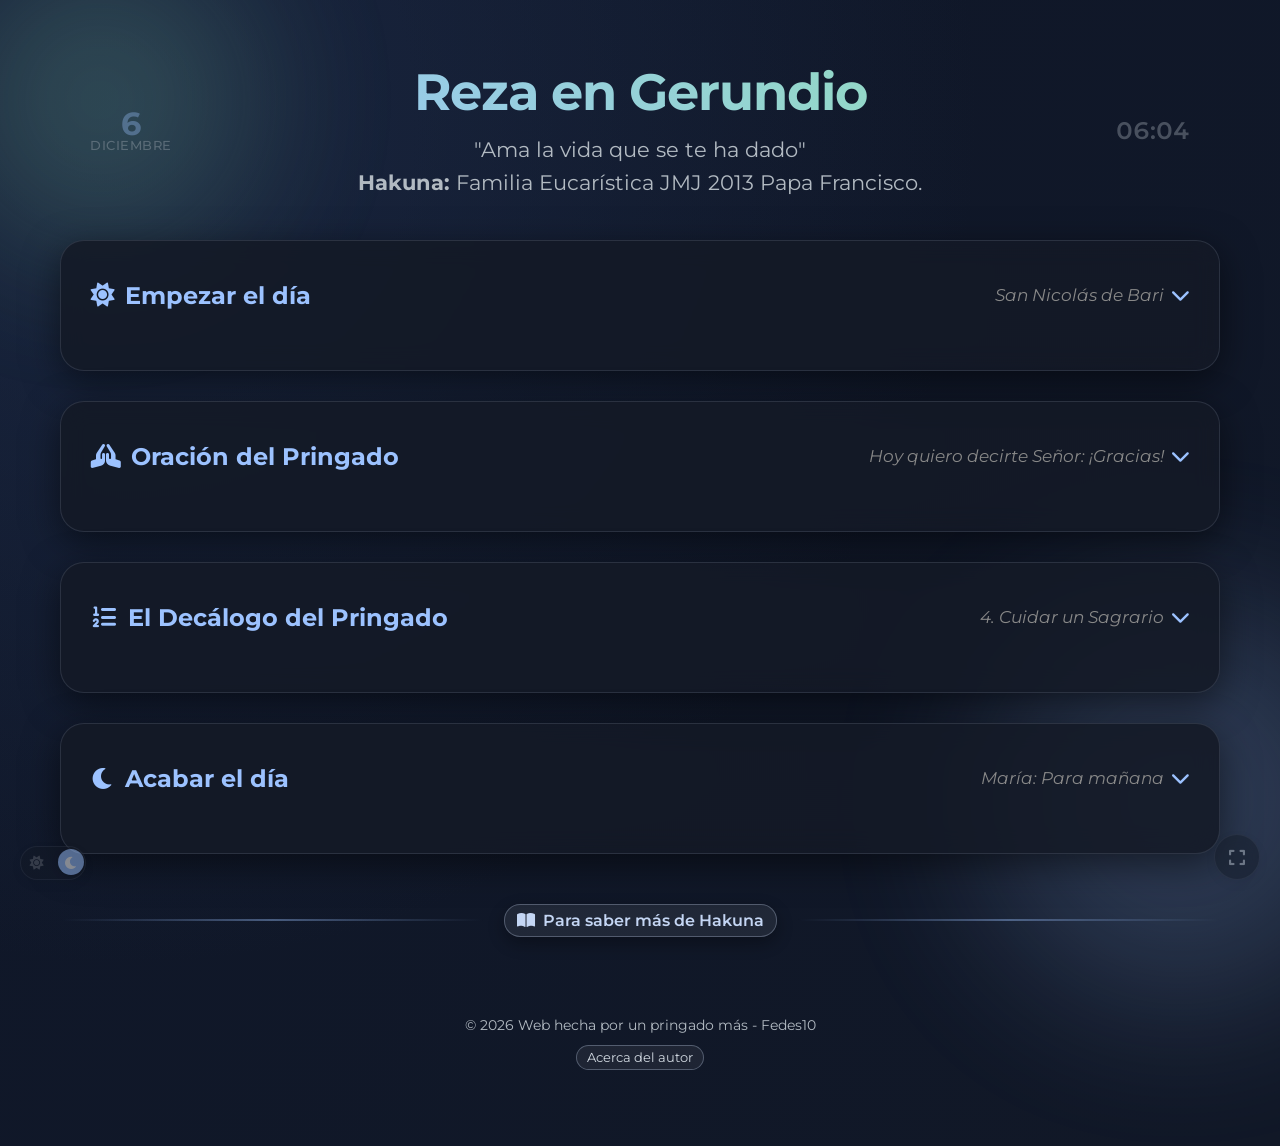
==== commit 47cf03ab: "Obfuscated build" ====
--- a/index.html
+++ b/index.html
@@ -1,509 +1 @@
-<!DOCTYPE html>
-<html lang="es">
-
-<head>
-    <meta charset="UTF-8">
-    <meta name="viewport" content="width=device-width, initial-scale=1.0">
-
-    <title>Reza en Gerundio | Orar Viviendo a la Hakuna</title>
-
-    <!-- Favicon -->
-    <link rel="icon" type="image/jpeg" href="logo.jpg">
-
-    <!-- SEO -->
-    <meta name="description" content="Reza en Gerundio: oraciones para empezar y acabar el día, el Decálogo del Pringado y el estilo de vida Hakuna.">
-
-    <!-- Open Graph (WhatsApp, Facebook, LinkedIn) -->
-    <meta property="og:title" content="Reza en Gerundio">
-    <meta property="og:description" content="Oraciones diarias, Decálogo del Pringado y espiritualidad Hakuna. Rezar viviendo, vivir siendo todo tuyo.">
-    <meta property="og:image" content="logo.jpg">
-    <meta property="og:type" content="website">
-    <meta property="og:locale" content="es_ES">
-    <meta property="og:url" content="">
-
-    <!-- Twitter Card -->
-    <meta name="twitter:card" content="summary_large_image">
-    <meta name="twitter:title" content="Reza en Gerundio">
-    <meta name="twitter:description" content="Rezar viviendo: oración diaria, Decálogo del Pringado y vida a la Hakuna.">
-    <meta name="twitter:image" content="logo.jpg">
-
-    <!-- Fonts y Estilos -->
-    <link href="https://fonts.googleapis.com/css2?family=Montserrat:wght@300;400;600;700&display=swap" rel="stylesheet">
-    <link rel="stylesheet" href="https://cdnjs.cloudflare.com/ajax/libs/font-awesome/6.0.0/css/all.min.css">
-    <link rel="stylesheet" href="estilos.css">
-
-    <!-- Scripts -->
-    <script src="santos.js"></script>
-    <script src="scripts.js"></script>
-</head>
-
-
-<body>
-
-    <!-- ==================== BOTÓN PANTALLA COMPLETA ==================== -->
-    <button id="fullscreen-btn" class="fullscreen-btn" title="Pantalla completa">
-        <i class="fas fa-expand"></i>
-    </button>
-
-    <!-- ==================== SWITCH MODO DÍA/NOCHE ==================== -->
-    <div class="theme-switch-wrapper" title="Cambiar modo">
-        <label class="theme-switch" for="theme-checkbox">
-            <input type="checkbox" id="theme-checkbox">
-            <div class="slider">
-                <i class="fas fa-sun"></i>
-                <i class="fas fa-moon"></i>
-            </div>
-        </label>
-    </div>
-
-    <!-- ==================== FORMAS DE FONDO ==================== -->
-    <div class="bg-shape shape-1"></div>
-    <div class="bg-shape shape-2"></div>
-
-    <div class="container">
-
-        <!-- ==================== CABECERA ==================== -->
-        <header>
-            <!-- Fecha a la izquierda -->
-            <div class="date-display">
-                <div class="day-number" id="day-number">5</div>
-                <div class="month-name" id="month-name">Febrero</div>
-            </div>
-            
-            <!-- Hora a la derecha -->
-            <div class="time-display" id="time-display">00:00</div>
-            
-            <h1>Reza en Gerundio</h1>
-            <p class="subtitle">
-                "Ama la vida que se te ha dado"<br>
-                <strong>Hakuna:</strong> Familia Eucarística JMJ 2013 Papa Francisco.
-            </p>
-        </header>
-
-        <!-- ==================== ORACIÓN AMANECER ==================== -->
-        <section id="oracion-inicio">
-            <div class="glass-card collapsible-section">
-                <h2 class="section-header">
-                    <span style="display: flex; align-items: center; gap: 10px;">
-                        <i class="fas fa-sun"></i> Empezar el día
-                    </span>
-                    <span style="display: flex; align-items: center; gap: 8px; margin-left: auto;">
-                        <span class="daily-santo" id="daily-santo" style="font-size: 0.7em; font-style: italic; color: #888; font-weight: 400;"></span>
-                        <i class="fas fa-chevron-down section-toggle-icon" id="icon-oracion-inicio-content"></i>
-                    </span>
-                </h2>
-                <div class="mobile-daily-text" id="mobile-daily-santo" style="display: none;"></div>
-                <div class="section-content" id="oracion-inicio-content">
-                <div id="all-santos-list" style="display: none; font-size: 0.8em; color: #666; margin-bottom: 12px; padding: 10px 14px; background: rgba(100,100,100,0.05); border-left: 3px solid rgba(100,100,100,0.2); border-radius: 4px; line-height: 1.5;"></div>
-                <div class="prayer-content">
-                    <p class="prayer-line">
-                        Oh Señora mía y Madre mía, yo me ofrezco por completo a ti,
-                        y en prueba de mi amor de hijo te consagro en este día:
-                        mis ojos, mis oídos, mi lengua y mi corazón, en una palabra todo mi ser,
-                        ya que soy todo tuyo, Oh Madre de bondad, guárdame y defiéndeme
-                        como cosa y posesión tuya.
-                    </p>
-                    <p class="prayer-highlight">Así sea.</p>
-                </div>
-                
-                <div style="text-align: center; margin-top: 20px;">
-                    <span class="toggle-detail" onclick="toggleAlternative()">
-                        Oración alternativa <i class="fas fa-chevron-down toggle-icon" id="icon-alt"></i>
-                    </span>
-                    <div class="rule-detail" id="alternative-prayer">
-                        <h4 style="margin-bottom: 10px; color: var(--primary);">Oración para la mañana - TODO</h4>
-                        <p style="font-style: italic; text-align: center;">
-                            Padre, pon tu Espíritu sobre mí.<br>
-                            Aquí estoy, aquí me tienes.<br>
-                            Gracias por la vida.<br>
-                            Que la viva siendo todo yo,<br>
-                            todo libre, todo entregado.<br>
-                            Todo tú, todo dado, todo alegre.<br>
-                            Todo amante, todo amado,<br>
-                            todo arrodillado.<br>
-                            Todo hijo, todo hermano, todo padre.<br>
-                            Todo disfrutón, todo mariano,<br>
-                            todo por todos.<br>
-                            Que viva todo... con toda el alma.
-                        </p>
-                    </div>
-                </div>
-                </div>
-            </div>
-        </section>
-
-        <!-- ==================== ORACIÓN DEL PRINGADO ==================== -->
-        <section id="oracion-pringado">
-            <div class="glass-card collapsible-section">
-                <h2 class="section-header">
-                    <span style="display: flex; align-items: center; gap: 10px;">
-                        <i class="fas fa-praying-hands"></i> Oración del Pringado
-                    </span>
-                    <span style="display: flex; align-items: center; gap: 8px; margin-left: auto;">
-                        <span class="daily-phrase" id="daily-phrase-pringado" style="font-size: 0.7em; font-style: italic; color: #888; font-weight: 400;"></span>
-                        <i class="fas fa-chevron-down section-toggle-icon" id="icon-oracion-pringado-content"></i>
-                    </span>
-                </h2>
-                <div class="mobile-daily-text" id="mobile-daily-phrase-pringado" style="display: none;"></div>
-                <div class="section-content" id="oracion-pringado-content">
-                <div class="prayer-content">
-                    <p class="prayer-line">Yo me entrego a ti, mi buen Dios, porque quiero pringarme por tu Iglesia
-                        siguiendo, junto a los demás miembros, en comunión con ellos, el estilo de vida de Hakuna.</p>
-                    <hr style="border:0; border-top:1px solid rgba(0,0,0,0.05); margin: 15px 0;">
-
-                    <p class="prayer-line">Señor, me arrodillaré ante ti en la Hostia,<br>
-                        <span class="prayer-highlight">danos una vida de rodillas ante el misterio y ante cada
-                            rostro.</span>
-                    </p>
-
-                    <p class="prayer-line">Señor, me abriré a los alejados,<br>
-                        <span class="prayer-highlight">contágianos Tú la pasión por que no se pierda ninguno.</span>
-                    </p>
-
-                    <p class="prayer-line">Señor, te buscaré vivo en el Evangelio, liturgia y sacramentos,<br>
-                        <span class="prayer-highlight">muéstrate como nuestro pobre loco.</span>
-                    </p>
-
-                    <p class="prayer-line">Señor, sonreiré y miraré a los ojos,<br>
-                        <span class="prayer-highlight">recuérdanos que no hemos venido a criticar ni a juzgar sino a
-                            salvar.</span>
-                    </p>
-
-                    <p class="prayer-line">Señor, abrazaré cada realidad con la no-medida de la cruz,<br>
-                        <span class="prayer-highlight">devuélvenos la unidad, y transfigura ya nuestra carne.</span>
-                    </p>
-
-                    <p class="prayer-line">Señor, iré a las fiestas buscando que sean momentos de Vida,<br>
-                        <span class="prayer-highlight">haz que te encontremos sufriente en los sedientos de
-                            placer.</span>
-                    </p>
-
-                    <p class="prayer-line">Señor, agradeceré tu confianza cada nuevo día,<br>
-                        <span class="prayer-highlight">que un profundo sentido de tu presencia haga de cada día una
-                            fiesta.</span>
-                    </p>
-
-                    <p class="prayer-line"><strong>María, madre de Hakuna,</strong><br>
-                        que contigo solo sepamos decirle 'Sí', que vivamos de rodillas, abrazados y abrazando, con
-                        alegre cara de resucitados, y recuérdanos rezar todos los días, todos por todos.</p>
-                </div>
-                </div>
-            </div>
-        </section>
-
-        <!-- ==================== DECÁLOGO DEL PRINGADO ==================== -->
-        <section id="decalogo">
-            <div class="glass-card collapsible-section">
-                <h2 class="section-header">
-                    <span style="display: flex; align-items: center; gap: 10px;">
-                        <i class="fas fa-list-ol"></i> El Decálogo del Pringado
-                    </span>
-                    <span style="display: flex; align-items: center; gap: 8px; margin-left: auto;">
-                        <span class="daily-decalogo" id="daily-decalogo" style="font-size: 0.7em; font-style: italic; color: #888; font-weight: 400;"></span>
-                        <i class="fas fa-chevron-down section-toggle-icon" id="icon-decalogo-content"></i>
-                    </span>
-                </h2>
-                <div class="mobile-daily-text" id="mobile-daily-decalogo" style="display: none;"></div>
-                <div class="section-content" id="decalogo-content">
-            <div class="grid-container">
-        
-                <div class="glass-card rule-card">
-                    <div class="rule-number">1</div>
-                    <div class="rule-text">
-                        <h3>Sonrisa y Mirada</h3>
-                        <p class="rule-description">Sonreír cada día a todas las personas con las que me cruce, mirar a los ojos a
-                            quién trate.</p>
-                        <span class="toggle-detail" onclick="toggleDetail(0)">
-                            Ver más <i class="fas fa-chevron-down toggle-icon" id="icon-0"></i>
-                        </span>
-                        <div class="rule-detail" id="detail-0">
-                            <p>La sonrisa y la mirada son el primer acto de reconocimiento del otro como persona. En Hakuna, sonreír no es un gesto vacío, sino una forma de decir "te veo, existes, y me alegro de encontrarte". Mirar a los ojos es encontrar a Jesús en cada rostro, es vivir arrodillados ante el misterio de cada persona. Esta regla nos recuerda que cada encuentro humano es sagrado.</p>
-                        </div>
-                    </div>
-                </div>
-        
-                <div class="glass-card rule-card">
-                    <div class="rule-number">2</div>
-                    <div class="rule-text">
-                        <h3>Compasión</h3>
-                        <p class="rule-description">Dedicar con frecuencia, tiempo y corazón a los que sufren.</p>
-                        <span class="toggle-detail" onclick="toggleDetail(1)">
-                            Ver más <i class="fas fa-chevron-down toggle-icon" id="icon-1"></i>
-                        </span>
-                        <div class="rule-detail" id="detail-1">
-                            <p>Hakuna nace del deseo de "que no se pierda ninguno". Esta regla nos llama a tener los ojos abiertos a quienes más sufren, a dedicar tiempo real -no solo buenas intenciones- a los heridos de la vida. Es vivir la pasión de Cristo por los alejados, los dolientes, los que nadie ve. No se trata de hacer obras sociales, sino de amar con las entrañas, de sufrir-con (com-pasión) los que están en la cruz.</p>
-                        </div>
-                    </div>
-                </div>
-        
-                <div class="glass-card rule-card">
-                    <div class="rule-number">3</div>
-                    <div class="rule-text">
-                        <h3>Ofrecimiento</h3>
-                        <p class="rule-description">Comenzar cada día con un momento de oración en el que agradecer el don de la
-                            vida, y ofrecerme a Cristo para que viva y actúe entre los hombres ese día sirviéndose de mi persona. Y
-                            rezar todos los días, todos por todos.</p>
-                        <span class="toggle-detail" onclick="toggleDetail(2)">
-                            Ver más <i class="fas fa-chevron-down toggle-icon" id="icon-2"></i>
-                        </span>
-                        <div class="rule-detail" id="detail-2">
-                            <p>La oración de la mañana es el acto fundante del día. Ofrecerse a Cristo es decirle: "Hoy quiero que seas Tú quien viva en mí". No somos nosotros los protagonistas, sino instrumentos para que Él actúe. El "todos por todos" refleja la dimensión comunitaria de Hakuna: nunca estamos solos, oramos en comunión. Agradecer el don de la vida es reconocer que cada día es un regalo inmerecido de Dios.</p>
-                        </div>
-                    </div>
-                </div>
-        
-                <div class="glass-card rule-card">
-                    <div class="rule-number">4</div>
-                    <div class="rule-text">
-                        <h3>Cuidar un Sagrario</h3>
-                        <p class="rule-description">Cuidar un sagrario: escoger uno, el que se quiera, y de alguna manera hacerme
-                            cargo de que ese sagrario reciba cuidados y cariño.</p>
-                        <span class="toggle-detail" onclick="toggleDetail(3)">
-                            Ver más <i class="fas fa-chevron-down toggle-icon" id="icon-3"></i>
-                        </span>
-                        <div class="rule-detail" id="detail-3">
-                            <p>Cuidar un sagrario es hacerse responsable de que Jesús Eucaristía no esté solo ni olvidado. Puede ser el de tu parroquia, una capilla, un hospital... Se trata de visitarlo, adornarlo, mantenerlo limpio, pero sobre todo de amarlo. Es el signo de nuestra vida de rodillas ante el misterio: Jesús se queda con nosotros en el Pan, y nosotros nos quedamos con Él. Este cuidado concreto nos ancla en la realidad de la Presencia Real.</p>
-                        </div>
-                    </div>
-                </div>
-        
-                <div class="glass-card rule-card">
-                    <div class="rule-number">5</div>
-                    <div class="rule-text">
-                        <h3>Hora Santa</h3>
-                        <p class="rule-description">Participar de las Horas Santas, y fomentarlas allí donde me encuentre.</p>
-                        <span class="toggle-detail" onclick="toggleDetail(4)">
-                            Ver más <i class="fas fa-chevron-down toggle-icon" id="icon-4"></i>
-                        </span>
-                        <div class="rule-detail" id="detail-4">
-                            <p>La Hora Santa es el "rato para parar el mundo" y estar con Jesús Sacramentado. Es el tiempo privilegiado de adoración, donde nos dejamos mirar por Él y Le miramos. Fomentar las Horas Santas significa contagiar esta pasión por la Eucaristía, invitar a otros, organizar espacios de adoración. Para Hakuna, la Hora Santa es el corazón de la vida espiritual, el lugar donde se recarga la batería para la misión.</p>
-                        </div>
-                    </div>
-                </div>
-        
-                <div class="glass-card rule-card">
-                    <div class="rule-number">6</div>
-                    <div class="rule-text">
-                        <h3>Formación</h3>
-                        <p class="rule-description">Habitualmente estar leyendo un libro que me forme como cristiano. Si es posible,
-                            participar en un grupo de formación o Revolcadero, y leer cada día el evangelio del día, meditándolo.
-                        </p>
-                        <span class="toggle-detail" onclick="toggleDetail(5)">
-                            Ver más <i class="fas fa-chevron-down toggle-icon" id="icon-5"></i>
-                        </span>
-                        <div class="rule-detail" id="detail-5">
-                            <p>La formación no es un lujo intelectual, sino alimento para el alma. Leer el Evangelio diario y meditarlo es buscar a Cristo vivo en la Palabra. Los "Revolcaderos" son grupos de formación donde se profundiza en la fe, se comparte, se crece juntos. Leer buenos libros cristianos nos ayuda a entender mejor nuestra fe, a responder a las preguntas del mundo actual. La formación nos hace testigos más creíbles y fundamentados.</p>
-                        </div>
-                    </div>
-                </div>
-        
-                <div class="glass-card rule-card">
-                    <div class="rule-number">7</div>
-                    <div class="rule-text">
-                        <h3>Sed de Amor</h3>
-                        <p class="rule-description">En el trabajo, fiestas y espacios de diversión, abrir los ojos a quiénes están
-                            sedientos de amor, y ofrecerme a Cristo para ser manantial de agua pura. Prohibido no disfrutar de
-                            seguir a Cristo, especialmente en las fiestas y espacios de diversión.</p>
-                        <span class="toggle-detail" onclick="toggleDetail(6)">
-                            Ver más <i class="fas fa-chevron-down toggle-icon" id="icon-6"></i>
-                        </span>
-                        <div class="rule-detail" id="detail-6">
-                            <p>Hakuna no huye del mundo, sino que va a las "fiestas" a encontrar a Cristo sufriente en los sedientos de placer. Los espacios de diversión, el trabajo, las celebraciones son lugares de misión. Ser manantial de agua pura significa ofrecer el amor auténtico de Cristo en medio de búsquedas equivocadas. Y hacerlo con alegría: "prohibido no disfrutar", porque el Evangelio es Buena Noticia, no un castigo. Es llevar la fiesta de la Resurrección a todas partes.</p>
-                        </div>
-                    </div>
-                </div>
-        
-                <div class="glass-card rule-card">
-                    <div class="rule-number">8</div>
-                    <div class="rule-text">
-                        <h3>Acompañamiento</h3>
-                        <p class="rule-description">Buscar una persona que me acompañe espiritualmente.</p>
-                        <span class="toggle-detail" onclick="toggleDetail(7)">
-                            Ver más <i class="fas fa-chevron-down toggle-icon" id="icon-7"></i>
-                        </span>
-                        <div class="rule-detail" id="detail-7">
-                            <p>La dirección espiritual es fundamental para no perderse en el camino. Tener una persona -sacerdote, consagrado/a, laico maduro en la fe- que nos acompañe, nos corrija, nos anime, nos ayuda a discernir la voluntad de Dios. No somos capaces de ver nuestros propios puntos ciegos; necesitamos a alguien que nos ayude a crecer en santidad. Es un signo de humildad y de deseo real de conversión.</p>
-                        </div>
-                    </div>
-                </div>
-        
-                <div class="glass-card rule-card">
-                    <div class="rule-number">9</div>
-                    <div class="rule-text">
-                        <h3>Sacramentos</h3>
-                        <p class="rule-description">Disfrutar y crecer de la vida de Cristo participando de la vida de los
-                            Sacramentos de la Confesión y la Eucaristía de manera frecuente.</p>
-                        <span class="toggle-detail" onclick="toggleDetail(8)">
-                            Ver más <i class="fas fa-chevron-down toggle-icon" id="icon-8"></i>
-                        </span>
-                        <div class="rule-detail" id="detail-8">
-                            <p>Los sacramentos no son meros ritos, sino encuentros vivos con Cristo. La Eucaristía es la fuente y cumbre de la vida cristiana: comulgar es recibir a Jesús, hacerse uno con Él. La Confesión frecuente nos mantiene limpios, libres, en paz; es el abrazo misericordioso del Padre que siempre nos espera. "Disfrutar y crecer" indica que los sacramentos no son una obligación pesada, sino una alegría, un regalo que nos hace más humanos y más divinos a la vez.</p>
-                        </div>
-                    </div>
-                </div>
-        
-                <div class="glass-card rule-card">
-                    <div class="rule-number">10</div>
-                    <div class="rule-text">
-                        <h3>Amor a María</h3>
-                        <p class="rule-description">Cuidar a María, madre de Hakuna, y acabar el día con un piropo, oración o
-                            canción a la Virgen María.</p>
-                        <span class="toggle-detail" onclick="toggleDetail(9)">
-                            Ver más <i class="fas fa-chevron-down toggle-icon" id="icon-9"></i>
-                        </span>
-                        <div class="rule-detail" id="detail-9">
-                            <p>María es la Madre de Hakuna. Acabar el día con un piropo, una oración o una canción a la Virgen es poner nuestra vida bajo su manto. Como nos enseña la consagración del amanecer, todo lo nuestro es suyo. María nos enseña a decir "sí" como Ella lo dijo, a vivir de rodillas, a estar junto a la Cruz sin huir. Cuidar a María es amarla, hablarle, confiarle nuestras alegrías y penas. Ella nos lleva siempre a su Hijo.</p>
-                        </div>
-                    </div>
-                </div>
-        
-            </div>
-            </div>
-        </section>
-
-        <!-- ==================== ACABAR EL DÍA ==================== -->
-        <section id="oracion-noche">
-            <div class="glass-card collapsible-section">
-                <h2 class="section-header">
-                    <span style="display: flex; align-items: center; gap: 10px;">
-                        <i class="fas fa-moon"></i> Acabar el día
-                    </span>
-                    <span style="display: flex; align-items: center; gap: 8px; margin-left: auto;">
-                        <span class="daily-maria" id="daily-maria" style="font-size: 0.7em; font-style: italic; color: #888; font-weight: 400;"></span>
-                        <i class="fas fa-chevron-down section-toggle-icon" id="icon-oracion-noche-content"></i>
-                    </span>
-                </h2>
-                <div class="mobile-daily-text" id="mobile-daily-maria" style="display: none;"></div>
-                <div class="section-content" id="oracion-noche-content">
-                <div id="daily-maria-detail" style="display: none; font-size: 0.8em; color: #666; margin-bottom: 12px; padding: 10px 14px; background: rgba(100,100,100,0.05); border-left: 3px solid rgba(100,100,100,0.2); border-radius: 4px; line-height: 1.5;"></div>
-                <div class="prayer-content">
-                    <p class="prayer-line" style="font-weight: 600; margin-bottom: 20px;">
-                        Gracias, Señor, por el día de hoy.
-                    </p>
-                    
-                    <p class="prayer-line">¿Qué te ha gustado?</p>
-                    <p class="prayer-line">¿Qué no te ha gustado?</p>
-                    <p class="prayer-line">¿Qué quieres que te regale mañana?</p>
-                </div>
-                
-                <div style="text-align: center; margin-top: 20px;">
-                    <span class="toggle-detail" onclick="toggleNightAlternative()">
-                        Oración alternativa <i class="fas fa-chevron-down toggle-icon" id="icon-night-alt"></i>
-                    </span>
-                    <div class="rule-detail" id="night-alternative-prayer">
-                        <h4 style="margin-bottom: 10px; color: var(--primary);">Oración de la noche</h4>
-                        <p style="font-style: italic; text-align: center;">
-                            Padre, aquí al pie de la cama<br>
-                            mi alma se eleva hasta Ti para decirte:<br>
-                            creo en ti, espero en ti, te amo con todas mis fuerzas.<br>
-                            Gloria a ti, Señor.<br>
-                            Deposito en tus manos la fatiga y la lucha,<br>
-                            las alegrías y desencantos de este día que quedó atrás.<br><br>
-                            
-                            Si los nervios me traicionaron,<br>
-                            si los impulsos egoístas me dominaron,<br>
-                            si di entrada al rencor o a la tristeza, ¡perdón Señor!<br>
-                            Ten piedad de mí si he sido infiel.<br><br>
-                            
-                            Si pronuncié palabras vanas,<br>
-                            si me dejé llevar por la impaciencia,<br>
-                            si fui espina para alguien, ¡perdón Señor!<br>
-                            No quiero esta noche entregarme al sueño<br>
-                            sin sentir sobre mi alma la seguridad de tu dulce<br>
-                            y gratuita misericordia, Señor.<br><br>
-
-                            Te doy gracias, porque invisible, cariñoso, y envolvente<br>
-                            me has cuidado como una madre durante todo este día.<br>
-                            Señor, relaja mis nervios, sosiega mi espíritu,<br>
-                            suelta mis tensiones, inunda mi ser de silencio y serenidad.<br>
-                            Vela sobre mí, Padre querido, mientras me entrego confiado al sueño,<br>
-                            como un niño que duerme feliz en tus brazos.<br>
-                            En tu nombre, Señor, descansaré tranquilo.
-                        </p>
-                    </div>
-                </div>
-                </div>
-            </div>
-        </section>
-
-        <!-- ==================== SEPARADOR ==================== -->
-        <div class="section-divider">
-            <div class="divider-line"></div>
-            <div class="divider-text">
-                <i class="fas fa-book-open"></i> Para saber más
-            </div>
-            <div class="divider-line"></div>
-        </div>
-
-        <!-- ==================== ¿QUÉ ES HAKUNA? ==================== -->
-        <section id="que-es-hakuna">
-            <div class="glass-card collapsible-section">
-                <h2 class="section-header">
-                    <i class="fas fa-heart"></i> ¿Qué es Hakuna? 
-                    <i class="fas fa-chevron-down section-toggle-icon" id="icon-que-es-hakuna-content"></i>
-                </h2>
-                <div class="section-content info-section" id="que-es-hakuna-content">
-            
-            <p>Hakuna es una <strong>familia eucarística</strong> nacida en la Jornada Mundial de la Juventud de Río de Janeiro 2013, cuando el Papa Francisco nos convocó con estas palabras: <em>"¡Id! ¡No tengáis miedo! ¡Servid!"</em> Y también nos desafió: <em>"¡Hagan lío!"</em> – a no conformarnos, a atrevernos a cambiar el mundo con el Evangelio.</p>
-            
-            <p>Desde ese momento, miles de jóvenes de todo el mundo han encontrado en Hakuna un estilo de vida centrado en la Eucaristía, en María, y en la pasión por que <strong>"no se pierda ninguno"</strong>.</p>
-            
-            <p>El nombre <strong>Hakuna</strong> proviene del swahili y significa "no hay". Para nosotros, Hakuna significa: <em>"No hay nadie más loco"</em> que Cristo, que se quedó en el Pan por amor; <em>"No hay nada que temer"</em> porque Él está con nosotros; <em>"No hay nadie a quien no llegue su misericordia"</em>.</p>
-            
-            <p>Hakuna es un <strong>carisma misionero y eucarístico</strong>. Nacimos de la adoración, y desde ahí salimos a las periferias existenciales. Nuestra vocación es vivir <em>"arrodillados ante el misterio y ante cada rostro"</em>. Esto significa adorar a Jesús en la Eucaristía con todo el corazón, y ver su rostro en cada persona, especialmente en los más alejados y heridos.</p>
-            
-            <p>La vida en Hakuna se caracteriza por <strong>cuatro pilares fundamentales:</strong></p>
-            
-            <p>• La <strong>Eucaristía</strong> – especialmente la adoración eucarística y las Horas Santas<br>
-            • El amor a <strong>María</strong> – nuestra madre y modelo<br>
-            • La <strong>vida comunitaria</strong> – porque nadie se salva solo, vivimos en familia<br>
-            • La <strong>misión evangelizadora</strong> – salir a las calles, universidades, fiestas</p>
-            
-            <p>Hakuna tiene diferentes formas de pertenencia: hay quienes participan en las actividades (misiones, horas santas, convivencias), quienes se comprometen más profundamente como <strong>pringados</strong>, y quienes sienten la llamada a la vida consagrada. Pero todos compartimos el mismo sueño: <strong>enamorarnos de Cristo y contagiar ese amor al mundo</strong>.</p>
-            
-            <p>No somos una asociación más, ni un movimiento juvenil al uso. Hakuna es un <strong>estilo de vida</strong>, una forma concreta de vivir el Evangelio hoy. Es llevar <em>"cara de resucitados"</em> en medio de un mundo que a menudo vive como si Dios no existiera.</p>
-            
-            <p>Es atreverse a ser santos en lo ordinario: en la universidad, en el trabajo, en las fiestas, en la familia. Es vivir con alegría radical, sabiendo que Cristo ha vencido al mundo y que merece la pena entregarlo todo por Él.</p>
-            </div>
-            </div>
-        </section>
-
-        <!-- ==================== ¿QUÉ ES SER PRINGADO? ==================== -->
-        <section id="que-es-pringado">
-            <div class="glass-card collapsible-section">
-                <h2 class="section-header">
-                    <i class="fas fa-cross"></i> ¿Qué es ser Pringado de Hakuna? 
-                    <i class="fas fa-chevron-down section-toggle-icon" id="icon-que-es-pringado-content"></i>
-                </h2>
-                <div class="section-content info-section" id="que-es-pringado-content">
-            
-            <p>Ser <strong>pringado</strong> es el compromiso laical concreto dentro de la familia Hakuna. La expresión, aparentemente coloquial, encierra una decisión radical: <em>“Me pringo, me mancho las manos, me lo juego todo por Cristo y su Iglesia”</em>. Es atreverse a ensuciarse en la trinchera del amor, sin medias tintas ni comodidades.</p>
-            
-            <p>Ser pringado no es simplemente participar en actividades o llevar una camiseta. Es <strong>abrazar el Decálogo del Pringado como estilo de vida</strong>, como camino diario de santidad. Estas diez reglas no son mandamientos externos que cumplir mecánicamente, sino un itinerario concreto para configurarse con Cristo y vivir el Evangelio sin rebajas.</p>
-            
-            <p>El pringado <strong>se compromete en serio</strong>. Asume con libertad y alegría un modo de vida exigente: consagración diaria, adoración eucarística, formación constante, acompañamiento espiritual, amor a los que sufren. No es un camino de perfección instantánea, sino de fidelidad perseverante, cayendo y levantándose mil veces, sostenido por la misericordia.</p>
-            
-            <p>El pringado vive <strong>en comunión</strong> con los demás miembros de Hakuna. No es un lobo solitario, sino parte de una familia. Por eso rezamos <em>"todos los días, todos por todos"</em>. Nos apoyamos mutuamente, nos corregimos fraternalmente, celebramos juntos, sufrimos juntos.</p>
-            
-            <p><strong>¿Qué implica concretamente ser pringado?</strong></p>
-            
-            <p>Implica consagrarse cada mañana a María • Sonreír y mirar a los ojos • Dedicar tiempo a los que sufren • Ofrecer el día a Cristo • Cuidar un sagrario • Participar de las Horas Santas • Formarse constantemente en la fe • Ser manantial de amor en el trabajo y las fiestas • Tener dirección espiritual • Vivir los sacramentos con frecuencia • Terminar el día con un gesto de cariño a la Virgen.</p>
-            
-            <p>Ser pringado es también aceptar <strong>la llamada misionera</strong>. No podemos quedarnos tranquilos sabiendo que hay tantos hermanos alejados de Cristo. El pringado tiene "los ojos abiertos" a los sedientos de amor, y se ofrece como instrumento para que Cristo los alcance.</p>
-            
-            <p>El compromiso del pringado es <strong>serio pero gozoso</strong>. No es una carga pesada, sino un yugo suave. Porque seguir a Cristo, cuando se hace de verdad, es la mayor aventura posible. Por eso el Decálogo incluye: <em>"Prohibido no disfrutar de seguir a Cristo"</em>.</p>
-            
-            <p>Ser pringado no es ser perfecto. Es caerse y levantarse mil veces, sabiendo que la misericordia de Dios nos sostiene. Es vivir la <strong>"no-medida de la cruz"</strong>, abrazando cada realidad con radicalidad, sin medias tintas.</p>
-            
-            <p>El pringado busca la <strong>santidad en lo ordinario</strong>. No necesitamos hacer cosas extraordinarias; necesitamos hacer lo ordinario con amor extraordinario. Por eso las reglas del pringado son sencillas: una sonrisa, una mirada, un rato de adoración, una lectura espiritual...</p>
-            
-            <p>Finalmente, ser pringado es <strong>vivir bajo el manto de María</strong>, Madre de Hakuna. Ella nos enseña a decir "sí" sin condiciones, a estar de pie junto a la cruz cuando todo se oscurece. Con María, solo sabemos decirle "sí" a Jesús.</p>
-            </div>
-            </div>
-        </section>
-
-    </div>
-
-</body>
-
-</html>+<!doctype html><html lang="es"><head><meta charset="UTF-8"><meta name="viewport" content="width=device-width,initial-scale=1"><title>Reza en Gerundio | Orar Viviendo a la Hakuna</title><link rel="icon" type="image/jpeg" href="logo.jpg"><meta name="description" content="Reza en Gerundio: oraciones para empezar y acabar el día, el Decálogo del Pringado y el estilo de vida Hakuna."><meta property="og:title" content="Reza en Gerundio"><meta property="og:description" content="Oraciones diarias, Decálogo del Pringado y espiritualidad Hakuna. Rezar viviendo, vivir siendo todo tuyo."><meta property="og:image" content="logo.jpg"><meta property="og:type" content="website"><meta property="og:locale" content="es_ES"><meta property="og:url" content=""><meta name="twitter:card" content="summary_large_image"><meta name="twitter:title" content="Reza en Gerundio"><meta name="twitter:description" content="Rezar viviendo: oración diaria, Decálogo del Pringado y vida a la Hakuna."><meta name="twitter:image" content="logo.jpg"><link href="https://fonts.googleapis.com/css2?family=Montserrat:wght@300;400;600;700&display=swap" rel="stylesheet"><link rel="stylesheet" href="https://cdnjs.cloudflare.com/ajax/libs/font-awesome/6.0.0/css/all.min.css"><link rel="stylesheet" href="estilos.css"><script src="santos.js"></script><script src="scripts.js"></script></head><body><button id="fullscreen-btn" class="fullscreen-btn" title="Pantalla completa"><i class="fas fa-expand"></i></button><div class="theme-switch-wrapper" title="Cambiar modo"><label class="theme-switch" for="theme-checkbox"><input type="checkbox" id="theme-checkbox"><div class="slider"><i class="fas fa-sun"></i> <i class="fas fa-moon"></i></div></label></div><div class="bg-shape shape-1"></div><div class="bg-shape shape-2"></div><div class="container"><header><div class="date-display"><div class="day-number" id="day-number">5</div><div class="month-name" id="month-name">Febrero</div></div><div class="time-display" id="time-display">00:00</div><h1>Reza en Gerundio</h1><p class="subtitle">"Ama la vida que se te ha dado"<br><strong>Hakuna:</strong> Familia Eucarística JMJ 2013 Papa Francisco.</p></header><section id="oracion-inicio"><div class="glass-card collapsible-section"><h2 class="section-header"><span style="display: flex; align-items: center; gap: 10px;"><i class="fas fa-sun"></i> Empezar el día </span><span style="display: flex; align-items: center; gap: 8px; margin-left: auto;"><span class="daily-santo" id="daily-santo" style="font-size: 0.7em; font-style: italic; color: #888; font-weight: 400;"></span> <i class="fas fa-chevron-down section-toggle-icon" id="icon-oracion-inicio-content"></i></span></h2><div class="mobile-daily-text" id="mobile-daily-santo" style="display: none;"></div><div class="section-content" id="oracion-inicio-content"><div id="all-santos-list" style="display: none; font-size: 0.8em; color: #666; margin-bottom: 12px; padding: 10px 14px; background: rgba(100,100,100,0.05); border-left: 3px solid rgba(100,100,100,0.2); border-radius: 4px; line-height: 1.5;"></div><div class="prayer-content"><p class="prayer-line">Oh Señora mía y Madre mía, yo me ofrezco por completo a ti, y en prueba de mi amor de hijo te consagro en este día: mis ojos, mis oídos, mi lengua y mi corazón, en una palabra todo mi ser, ya que soy todo tuyo, Oh Madre de bondad, guárdame y defiéndeme como cosa y posesión tuya.</p><p class="prayer-highlight">Así sea.</p></div><div style="text-align: center; margin-top: 20px;"><span class="toggle-detail" onclick="toggleAlternative()">Oración alternativa <i class="fas fa-chevron-down toggle-icon" id="icon-alt"></i></span><div class="rule-detail" id="alternative-prayer"><h4 style="margin-bottom: 10px; color: var(--primary);">Oración para la mañana - TODO</h4><p style="font-style: italic; text-align: center;">Padre, pon tu Espíritu sobre mí.<br>Aquí estoy, aquí me tienes.<br>Gracias por la vida.<br>Que la viva siendo todo yo,<br>todo libre, todo entregado.<br>Todo tú, todo dado, todo alegre.<br>Todo amante, todo amado,<br>todo arrodillado.<br>Todo hijo, todo hermano, todo padre.<br>Todo disfrutón, todo mariano,<br>todo por todos.<br>Que viva todo... con toda el alma.</p></div></div></div></div></section><section id="oracion-pringado"><div class="glass-card collapsible-section"><h2 class="section-header"><span style="display: flex; align-items: center; gap: 10px;"><i class="fas fa-praying-hands"></i> Oración del Pringado </span><span style="display: flex; align-items: center; gap: 8px; margin-left: auto;"><span class="daily-phrase" id="daily-phrase-pringado" style="font-size: 0.7em; font-style: italic; color: #888; font-weight: 400;"></span> <i class="fas fa-chevron-down section-toggle-icon" id="icon-oracion-pringado-content"></i></span></h2><div class="mobile-daily-text" id="mobile-daily-phrase-pringado" style="display: none;"></div><div class="section-content" id="oracion-pringado-content"><div class="prayer-content"><p class="prayer-line">Yo me entrego a ti, mi buen Dios, porque quiero pringarme por tu Iglesia siguiendo, junto a los demás miembros, en comunión con ellos, el estilo de vida de Hakuna.</p><hr style="border:0; border-top:1px solid rgba(0,0,0,0.05); margin: 15px 0;"><p class="prayer-line">Señor, me arrodillaré ante ti en la Hostia,<br><span class="prayer-highlight">danos una vida de rodillas ante el misterio y ante cada rostro.</span></p><p class="prayer-line">Señor, me abriré a los alejados,<br><span class="prayer-highlight">contágianos Tú la pasión por que no se pierda ninguno.</span></p><p class="prayer-line">Señor, te buscaré vivo en el Evangelio, liturgia y sacramentos,<br><span class="prayer-highlight">muéstrate como nuestro pobre loco.</span></p><p class="prayer-line">Señor, sonreiré y miraré a los ojos,<br><span class="prayer-highlight">recuérdanos que no hemos venido a criticar ni a juzgar sino a salvar.</span></p><p class="prayer-line">Señor, abrazaré cada realidad con la no-medida de la cruz,<br><span class="prayer-highlight">devuélvenos la unidad, y transfigura ya nuestra carne.</span></p><p class="prayer-line">Señor, iré a las fiestas buscando que sean momentos de Vida,<br><span class="prayer-highlight">haz que te encontremos sufriente en los sedientos de placer.</span></p><p class="prayer-line">Señor, agradeceré tu confianza cada nuevo día,<br><span class="prayer-highlight">que un profundo sentido de tu presencia haga de cada día una fiesta.</span></p><p class="prayer-line"><strong>María, madre de Hakuna,</strong><br>que contigo solo sepamos decirle 'Sí', que vivamos de rodillas, abrazados y abrazando, con alegre cara de resucitados, y recuérdanos rezar todos los días, todos por todos.</p></div></div></div></section><section id="decalogo"><div class="glass-card collapsible-section"><h2 class="section-header"><span style="display: flex; align-items: center; gap: 10px;"><i class="fas fa-list-ol"></i> El Decálogo del Pringado </span><span style="display: flex; align-items: center; gap: 8px; margin-left: auto;"><span class="daily-decalogo" id="daily-decalogo" style="font-size: 0.7em; font-style: italic; color: #888; font-weight: 400;"></span> <i class="fas fa-chevron-down section-toggle-icon" id="icon-decalogo-content"></i></span></h2><div class="mobile-daily-text" id="mobile-daily-decalogo" style="display: none;"></div><div class="section-content" id="decalogo-content"><div class="grid-container"><div class="glass-card rule-card"><div class="rule-number">1</div><div class="rule-text"><h3>Sonrisa y Mirada</h3><p class="rule-description">Sonreír cada día a todas las personas con las que me cruce, mirar a los ojos a quién trate.</p><span class="toggle-detail" onclick="toggleDetail(0)">Ver más <i class="fas fa-chevron-down toggle-icon" id="icon-0"></i></span><div class="rule-detail" id="detail-0"><p>La sonrisa y la mirada son el primer acto de reconocimiento del otro como persona. En Hakuna, sonreír no es un gesto vacío, sino una forma de decir "te veo, existes, y me alegro de encontrarte". Mirar a los ojos es encontrar a Jesús en cada rostro, es vivir arrodillados ante el misterio de cada persona. Esta regla nos recuerda que cada encuentro humano es sagrado.</p></div></div></div><div class="glass-card rule-card"><div class="rule-number">2</div><div class="rule-text"><h3>Compasión</h3><p class="rule-description">Dedicar con frecuencia, tiempo y corazón a los que sufren.</p><span class="toggle-detail" onclick="toggleDetail(1)">Ver más <i class="fas fa-chevron-down toggle-icon" id="icon-1"></i></span><div class="rule-detail" id="detail-1"><p>Hakuna nace del deseo de "que no se pierda ninguno". Esta regla nos llama a tener los ojos abiertos a quienes más sufren, a dedicar tiempo real -no solo buenas intenciones- a los heridos de la vida. Es vivir la pasión de Cristo por los alejados, los dolientes, los que nadie ve. No se trata de hacer obras sociales, sino de amar con las entrañas, de sufrir-con (com-pasión) los que están en la cruz.</p></div></div></div><div class="glass-card rule-card"><div class="rule-number">3</div><div class="rule-text"><h3>Ofrecimiento</h3><p class="rule-description">Comenzar cada día con un momento de oración en el que agradecer el don de la vida, y ofrecerme a Cristo para que viva y actúe entre los hombres ese día sirviéndose de mi persona. Y rezar todos los días, todos por todos.</p><span class="toggle-detail" onclick="toggleDetail(2)">Ver más <i class="fas fa-chevron-down toggle-icon" id="icon-2"></i></span><div class="rule-detail" id="detail-2"><p>La oración de la mañana es el acto fundante del día. Ofrecerse a Cristo es decirle: "Hoy quiero que seas Tú quien viva en mí". No somos nosotros los protagonistas, sino instrumentos para que Él actúe. El "todos por todos" refleja la dimensión comunitaria de Hakuna: nunca estamos solos, oramos en comunión. Agradecer el don de la vida es reconocer que cada día es un regalo inmerecido de Dios.</p></div></div></div><div class="glass-card rule-card"><div class="rule-number">4</div><div class="rule-text"><h3>Cuidar un Sagrario</h3><p class="rule-description">Cuidar un sagrario: escoger uno, el que se quiera, y de alguna manera hacerme cargo de que ese sagrario reciba cuidados y cariño.</p><span class="toggle-detail" onclick="toggleDetail(3)">Ver más <i class="fas fa-chevron-down toggle-icon" id="icon-3"></i></span><div class="rule-detail" id="detail-3"><p>Cuidar un sagrario es hacerse responsable de que Jesús Eucaristía no esté solo ni olvidado. Puede ser el de tu parroquia, una capilla, un hospital... Se trata de visitarlo, adornarlo, mantenerlo limpio, pero sobre todo de amarlo. Es el signo de nuestra vida de rodillas ante el misterio: Jesús se queda con nosotros en el Pan, y nosotros nos quedamos con Él. Este cuidado concreto nos ancla en la realidad de la Presencia Real.</p></div></div></div><div class="glass-card rule-card"><div class="rule-number">5</div><div class="rule-text"><h3>Hora Santa</h3><p class="rule-description">Participar de las Horas Santas, y fomentarlas allí donde me encuentre.</p><span class="toggle-detail" onclick="toggleDetail(4)">Ver más <i class="fas fa-chevron-down toggle-icon" id="icon-4"></i></span><div class="rule-detail" id="detail-4"><p>La Hora Santa es el "rato para parar el mundo" y estar con Jesús Sacramentado. Es el tiempo privilegiado de adoración, donde nos dejamos mirar por Él y Le miramos. Fomentar las Horas Santas significa contagiar esta pasión por la Eucaristía, invitar a otros, organizar espacios de adoración. Para Hakuna, la Hora Santa es el corazón de la vida espiritual, el lugar donde se recarga la batería para la misión.</p></div></div></div><div class="glass-card rule-card"><div class="rule-number">6</div><div class="rule-text"><h3>Formación</h3><p class="rule-description">Habitualmente estar leyendo un libro que me forme como cristiano. Si es posible, participar en un grupo de formación o Revolcadero, y leer cada día el evangelio del día, meditándolo.</p><span class="toggle-detail" onclick="toggleDetail(5)">Ver más <i class="fas fa-chevron-down toggle-icon" id="icon-5"></i></span><div class="rule-detail" id="detail-5"><p>La formación no es un lujo intelectual, sino alimento para el alma. Leer el Evangelio diario y meditarlo es buscar a Cristo vivo en la Palabra. Los "Revolcaderos" son grupos de formación donde se profundiza en la fe, se comparte, se crece juntos. Leer buenos libros cristianos nos ayuda a entender mejor nuestra fe, a responder a las preguntas del mundo actual. La formación nos hace testigos más creíbles y fundamentados.</p></div></div></div><div class="glass-card rule-card"><div class="rule-number">7</div><div class="rule-text"><h3>Sed de Amor</h3><p class="rule-description">En el trabajo, fiestas y espacios de diversión, abrir los ojos a quiénes están sedientos de amor, y ofrecerme a Cristo para ser manantial de agua pura. Prohibido no disfrutar de seguir a Cristo, especialmente en las fiestas y espacios de diversión.</p><span class="toggle-detail" onclick="toggleDetail(6)">Ver más <i class="fas fa-chevron-down toggle-icon" id="icon-6"></i></span><div class="rule-detail" id="detail-6"><p>Hakuna no huye del mundo, sino que va a las "fiestas" a encontrar a Cristo sufriente en los sedientos de placer. Los espacios de diversión, el trabajo, las celebraciones son lugares de misión. Ser manantial de agua pura significa ofrecer el amor auténtico de Cristo en medio de búsquedas equivocadas. Y hacerlo con alegría: "prohibido no disfrutar", porque el Evangelio es Buena Noticia, no un castigo. Es llevar la fiesta de la Resurrección a todas partes.</p></div></div></div><div class="glass-card rule-card"><div class="rule-number">8</div><div class="rule-text"><h3>Acompañamiento</h3><p class="rule-description">Buscar una persona que me acompañe espiritualmente.</p><span class="toggle-detail" onclick="toggleDetail(7)">Ver más <i class="fas fa-chevron-down toggle-icon" id="icon-7"></i></span><div class="rule-detail" id="detail-7"><p>La dirección espiritual es fundamental para no perderse en el camino. Tener una persona -sacerdote, consagrado/a, laico maduro en la fe- que nos acompañe, nos corrija, nos anime, nos ayuda a discernir la voluntad de Dios. No somos capaces de ver nuestros propios puntos ciegos; necesitamos a alguien que nos ayude a crecer en santidad. Es un signo de humildad y de deseo real de conversión.</p></div></div></div><div class="glass-card rule-card"><div class="rule-number">9</div><div class="rule-text"><h3>Sacramentos</h3><p class="rule-description">Disfrutar y crecer de la vida de Cristo participando de la vida de los Sacramentos de la Confesión y la Eucaristía de manera frecuente.</p><span class="toggle-detail" onclick="toggleDetail(8)">Ver más <i class="fas fa-chevron-down toggle-icon" id="icon-8"></i></span><div class="rule-detail" id="detail-8"><p>Los sacramentos no son meros ritos, sino encuentros vivos con Cristo. La Eucaristía es la fuente y cumbre de la vida cristiana: comulgar es recibir a Jesús, hacerse uno con Él. La Confesión frecuente nos mantiene limpios, libres, en paz; es el abrazo misericordioso del Padre que siempre nos espera. "Disfrutar y crecer" indica que los sacramentos no son una obligación pesada, sino una alegría, un regalo que nos hace más humanos y más divinos a la vez.</p></div></div></div><div class="glass-card rule-card"><div class="rule-number">10</div><div class="rule-text"><h3>Amor a María</h3><p class="rule-description">Cuidar a María, madre de Hakuna, y acabar el día con un piropo, oración o canción a la Virgen María.</p><span class="toggle-detail" onclick="toggleDetail(9)">Ver más <i class="fas fa-chevron-down toggle-icon" id="icon-9"></i></span><div class="rule-detail" id="detail-9"><p>María es la Madre de Hakuna. Acabar el día con un piropo, una oración o una canción a la Virgen es poner nuestra vida bajo su manto. Como nos enseña la consagración del amanecer, todo lo nuestro es suyo. María nos enseña a decir "sí" como Ella lo dijo, a vivir de rodillas, a estar junto a la Cruz sin huir. Cuidar a María es amarla, hablarle, confiarle nuestras alegrías y penas. Ella nos lleva siempre a su Hijo.</p></div></div></div></div></div></div></section><section id="oracion-noche"><div class="glass-card collapsible-section"><h2 class="section-header"><span style="display: flex; align-items: center; gap: 10px;"><i class="fas fa-moon"></i> Acabar el día </span><span style="display: flex; align-items: center; gap: 8px; margin-left: auto;"><span class="daily-maria" id="daily-maria" style="font-size: 0.7em; font-style: italic; color: #888; font-weight: 400;"></span> <i class="fas fa-chevron-down section-toggle-icon" id="icon-oracion-noche-content"></i></span></h2><div class="mobile-daily-text" id="mobile-daily-maria" style="display: none;"></div><div class="section-content" id="oracion-noche-content"><div id="daily-maria-detail" style="display: none; font-size: 0.8em; color: #666; margin-bottom: 12px; padding: 10px 14px; background: rgba(100,100,100,0.05); border-left: 3px solid rgba(100,100,100,0.2); border-radius: 4px; line-height: 1.5;"></div><div class="prayer-content"><p class="prayer-line" style="font-weight: 600; margin-bottom: 20px;">Gracias, Señor, por el día de hoy.</p><p class="prayer-line">¿Qué te ha gustado?</p><p class="prayer-line">¿Qué no te ha gustado?</p><p class="prayer-line">¿Qué quieres que te regale mañana?</p></div><div style="text-align: center; margin-top: 20px;"><span class="toggle-detail" onclick="toggleNightAlternative()">Oración alternativa <i class="fas fa-chevron-down toggle-icon" id="icon-night-alt"></i></span><div class="rule-detail" id="night-alternative-prayer"><h4 style="margin-bottom: 10px; color: var(--primary);">Oración de la noche</h4><p style="font-style: italic; text-align: center;">Padre, aquí al pie de la cama<br>mi alma se eleva hasta Ti para decirte:<br>creo en ti, espero en ti, te amo con todas mis fuerzas.<br>Gloria a ti, Señor.<br>Deposito en tus manos la fatiga y la lucha,<br>las alegrías y desencantos de este día que quedó atrás.<br><br>Si los nervios me traicionaron,<br>si los impulsos egoístas me dominaron,<br>si di entrada al rencor o a la tristeza, ¡perdón Señor!<br>Ten piedad de mí si he sido infiel.<br><br>Si pronuncié palabras vanas,<br>si me dejé llevar por la impaciencia,<br>si fui espina para alguien, ¡perdón Señor!<br>No quiero esta noche entregarme al sueño<br>sin sentir sobre mi alma la seguridad de tu dulce<br>y gratuita misericordia, Señor.<br><br>Te doy gracias, porque invisible, cariñoso, y envolvente<br>me has cuidado como una madre durante todo este día.<br>Señor, relaja mis nervios, sosiega mi espíritu,<br>suelta mis tensiones, inunda mi ser de silencio y serenidad.<br>Vela sobre mí, Padre querido, mientras me entrego confiado al sueño,<br>como un niño que duerme feliz en tus brazos.<br>En tu nombre, Señor, descansaré tranquilo.</p></div></div></div></div></section><div class="section-divider"><div class="divider-line"></div><button class="divider-button" id="toggle-more-sections" type="button"><i class="fas fa-book-open"></i> Para saber más de Hakuna</button><div class="divider-line"></div></div><div class="more-sections" id="more-sections"><section id="que-es-hakuna"><div class="glass-card collapsible-section"><h2 class="section-header"><i class="fas fa-heart"></i> ¿Qué es Hakuna? <i class="fas fa-chevron-down section-toggle-icon" id="icon-que-es-hakuna-content"></i></h2><div class="section-content info-section" id="que-es-hakuna-content"><p>Hakuna es una <strong>familia eucarística</strong> nacida en la Jornada Mundial de la Juventud de Río de Janeiro 2013, cuando el Papa Francisco nos convocó con estas palabras: <em>"¡Id! ¡No tengáis miedo! ¡Servid!"</em> Y también nos desafió: <em>"¡Hagan lío!"</em> – a no conformarnos, a atrevernos a cambiar el mundo con el Evangelio.</p><p>Desde ese momento, miles de jóvenes de todo el mundo han encontrado en Hakuna un estilo de vida centrado en la Eucaristía, en María, y en la pasión por que <strong>"no se pierda ninguno"</strong>.</p><p>El nombre <strong>Hakuna</strong> proviene del swahili y significa "no hay". Para nosotros, Hakuna significa: <em>"No hay nadie más loco"</em> que Cristo, que se quedó en el Pan por amor; <em>"No hay nada que temer"</em> porque Él está con nosotros; <em>"No hay nadie a quien no llegue su misericordia"</em>.</p><p>Hakuna es un <strong>carisma misionero y eucarístico</strong>. Nacimos de la adoración, y desde ahí salimos a las periferias existenciales. Nuestra vocación es vivir <em>"arrodillados ante el misterio y ante cada rostro"</em>. Esto significa adorar a Jesús en la Eucaristía con todo el corazón, y ver su rostro en cada persona, especialmente en los más alejados y heridos.</p><p>La vida en Hakuna se caracteriza por <strong>cuatro pilares fundamentales:</strong></p><p>• La <strong>Eucaristía</strong> – especialmente la adoración eucarística y las Horas Santas<br>• El amor a <strong>María</strong> – nuestra madre y modelo<br>• La <strong>vida comunitaria</strong> – porque nadie se salva solo, vivimos en familia<br>• La <strong>misión evangelizadora</strong> – salir a las calles, universidades, fiestas</p><p>Hakuna tiene diferentes formas de pertenencia: hay quienes participan en las actividades (misiones, horas santas, convivencias), quienes se comprometen más profundamente como <strong>pringados</strong>, y quienes sienten la llamada a la vida consagrada. Pero todos compartimos el mismo sueño: <strong>enamorarnos de Cristo y contagiar ese amor al mundo</strong>.</p><p>No somos una asociación más, ni un movimiento juvenil al uso. Hakuna es un <strong>estilo de vida</strong>, una forma concreta de vivir el Evangelio hoy. Es llevar <em>"cara de resucitados"</em> en medio de un mundo que a menudo vive como si Dios no existiera.</p><p>Es atreverse a ser santos en lo ordinario: en la universidad, en el trabajo, en las fiestas, en la familia. Es vivir con alegría radical, sabiendo que Cristo ha vencido al mundo y que merece la pena entregarlo todo por Él.</p></div></div></section><section id="que-es-pringado"><div class="glass-card collapsible-section"><h2 class="section-header"><i class="fas fa-cross"></i> ¿Qué es ser Pringado de Hakuna? <i class="fas fa-chevron-down section-toggle-icon" id="icon-que-es-pringado-content"></i></h2><div class="section-content info-section" id="que-es-pringado-content"><p>Ser <strong>pringado</strong> es el compromiso laical concreto dentro de la familia Hakuna. La expresión, aparentemente coloquial, encierra una decisión radical: <em>“Me pringo, me mancho las manos, me lo juego todo por Cristo y su Iglesia”</em>. Es atreverse a ensuciarse en la trinchera del amor, sin medias tintas ni comodidades.</p><p>Ser pringado no es simplemente participar en actividades o llevar una camiseta. Es <strong>abrazar el Decálogo del Pringado como estilo de vida</strong>, como camino diario de santidad. Estas diez reglas no son mandamientos externos que cumplir mecánicamente, sino un itinerario concreto para configurarse con Cristo y vivir el Evangelio sin rebajas.</p><p>El pringado <strong>se compromete en serio</strong>. Asume con libertad y alegría un modo de vida exigente: consagración diaria, adoración eucarística, formación constante, acompañamiento espiritual, amor a los que sufren. No es un camino de perfección instantánea, sino de fidelidad perseverante, cayendo y levantándose mil veces, sostenido por la misericordia.</p><p>El pringado vive <strong>en comunión</strong> con los demás miembros de Hakuna. No es un lobo solitario, sino parte de una familia. Por eso rezamos <em>"todos los días, todos por todos"</em>. Nos apoyamos mutuamente, nos corregimos fraternalmente, celebramos juntos, sufrimos juntos.</p><p><strong>¿Qué implica concretamente ser pringado?</strong></p><p>Implica consagrarse cada mañana a María • Sonreír y mirar a los ojos • Dedicar tiempo a los que sufren • Ofrecer el día a Cristo • Cuidar un sagrario • Participar de las Horas Santas • Formarse constantemente en la fe • Ser manantial de amor en el trabajo y las fiestas • Tener dirección espiritual • Vivir los sacramentos con frecuencia • Terminar el día con un gesto de cariño a la Virgen.</p><p>Ser pringado es también aceptar <strong>la llamada misionera</strong>. No podemos quedarnos tranquilos sabiendo que hay tantos hermanos alejados de Cristo. El pringado tiene "los ojos abiertos" a los sedientos de amor, y se ofrece como instrumento para que Cristo los alcance.</p><p>El compromiso del pringado es <strong>serio pero gozoso</strong>. No es una carga pesada, sino un yugo suave. Porque seguir a Cristo, cuando se hace de verdad, es la mayor aventura posible. Por eso el Decálogo incluye: <em>"Prohibido no disfrutar de seguir a Cristo"</em>.</p><p>Ser pringado no es ser perfecto. Es caerse y levantarse mil veces, sabiendo que la misericordia de Dios nos sostiene. Es vivir la <strong>"no-medida de la cruz"</strong>, abrazando cada realidad con radicalidad, sin medias tintas.</p><p>El pringado busca la <strong>santidad en lo ordinario</strong>. No necesitamos hacer cosas extraordinarias; necesitamos hacer lo ordinario con amor extraordinario. Por eso las reglas del pringado son sencillas: una sonrisa, una mirada, un rato de adoración, una lectura espiritual...</p><p>Finalmente, ser pringado es <strong>vivir bajo el manto de María</strong>, Madre de Hakuna. Ella nos enseña a decir "sí" sin condiciones, a estar de pie junto a la cruz cuando todo se oscurece. Con María, solo sabemos decirle "sí" a Jesús.</p></div></div></section></div><footer class="minimal-footer"><div class="footer-main"><span>© 2026 Web hecha por un pringado más - Fedes10</span> <button class="footer-toggle" id="footer-toggle" type="button">Acerca del autor</button></div><div class="footer-panel" id="footer-panel"><div class="footer-panel-section"><h4>Por qué nace</h4><p>Esta web nace para ayudar a rezar y tener más presente al Señor, con una rutina diaria sencilla y accesible al estilo de Hakuna. Es una alternativa digital a los libros de oraciones del día, más actual y fácil de seguir.</p></div><div class="footer-panel-section"><h4>Qué ofrece</h4><ol><li><strong>Empezar el día:</strong> oración de la mañana y el santo del día.</li><li><strong>Oración del Pringado:</strong> oración clave para cualquier momento, acompañada de una frase aleatoria de las pulseras de Hakuna.</li><li><strong>Decálogo del Pringado:</strong> con una regla diaria para intentar vivirla hoy.</li><li><strong>Acabar el día:</strong> oración de la noche y un gesto a la Virgen.</li><li><strong>Info extra:</strong> qué es Hakuna y qué es ser pringado.</li></ol></div><div class="footer-panel-section footer-panel-note"><h4>Aviso</h4><p>Proyecto creado con buen propósito. No quiere sustituir a Hakuna ni a su web oficial, solo aportar una ayuda extra para rezar un poquito más cada día. Si se considera oportuno modificarla o cerrarla, lo aceptaré con total respeto. Web hecha con toda el alma <span class="footer-hashtag">#ctea</span></p></div><div class="footer-links"><a href="mailto:fedestalgat@gmail.com" class="footer-link-item" title="Email"><i class="fas fa-envelope"></i> <span>Email</span> </a><a href="https://github.com/Fedes10/HakunaPringadoWeb" target="_blank" rel="noopener" class="footer-link-item" title="GitHub"><i class="fab fa-github"></i> <span>GitHub</span></a></div></div></footer></div></body></html>
--- a/estilos.css
+++ b/estilos.css
@@ -1,888 +1 @@
-/* ==================== VARIABLES CSS ==================== */
-:root {
-    --primary: #1a73e8;
-    --primary-light: #e8f0fe;
-    --accent: #34a853;
-    --text-dark: #202124;
-    --text-light: #5f6368;
-    --white: #ffffff;
-    --glass-bg: rgba(255, 255, 255, 0.82);
-    --glass-border: rgba(255, 255, 255, 0.5);
-    --shadow: 0 8px 32px 0 rgba(31, 38, 135, 0.15);
-}
-
-/* ==================== VARIABLES MODO OSCURO ==================== */
-body.dark-mode {
-    --primary: #9cc2ff;
-    --primary-light: #1a2335;
-    --accent: #8fe1b0;
-    --text-dark: #e6edf3;
-    --text-light: #b2bac2;
-    --white: #0f141c;
-    --glass-bg: rgba(20, 26, 38, 0.88);
-    --glass-border: rgba(148, 163, 184, 0.18);
-    --shadow: 0 10px 36px 0 rgba(0, 0, 0, 0.5);
-}
-
-/* ==================== RESET Y BASE ==================== */
-* {
-    margin: 0;
-    padding: 0;
-    box-sizing: border-box;
-    font-family: 'Montserrat', sans-serif;
-}
-
-body {
-    background: linear-gradient(135deg, #e3f2fd 0%, #bbdefb 100%);
-    color: var(--text-dark);
-    min-height: 100vh;
-    overflow-x: hidden;
-    padding-bottom: 50px;
-    transition: background 0.5s ease, color 0.5s ease;
-}
-
-body.dark-mode {
-    background: radial-gradient(circle at 10% 10%, rgba(36, 53, 86, 0.5), transparent 55%),
-        linear-gradient(135deg, #0f172a 0%, #111827 100%);
-}
-
-body.dark-mode .bg-shape {
-    opacity: 0.2;
-}
-
-/* ==================== BOTÓN PANTALLA COMPLETA ==================== */
-.fullscreen-btn {
-    position: fixed;
-    bottom: 20px;
-    right: 20px;
-    width: 46px;
-    height: 46px;
-    border-radius: 50%;
-    background: var(--glass-bg);
-    backdrop-filter: blur(12px);
-    -webkit-backdrop-filter: blur(12px);
-    border: 1px solid var(--glass-border);
-    box-shadow: 0 4px 12px rgba(0, 0, 0, 0.1);
-    cursor: pointer;
-    display: flex;
-    align-items: center;
-    justify-content: center;
-    transition: all 0.3s ease;
-    z-index: 1000;
-    opacity: 0.5;
-    color: var(--text-light);
-}
-
-.fullscreen-btn:hover {
-    opacity: 1;
-    transform: scale(1.1);
-    box-shadow: 0 6px 16px rgba(0, 0, 0, 0.15);
-    background: var(--white);
-    color: var(--primary);
-}
-
-.fullscreen-btn i {
-    font-size: 18px;
-}
-
-/* Responsive */
-@media (max-width: 768px) {
-    .fullscreen-btn {
-        width: 44px;
-        height: 44px;
-        bottom: 15px;
-        right: 15px;
-    }
-
-    .fullscreen-btn i {
-        font-size: 17px;
-    }
-}
-
-@media (max-width: 480px) {
-    .fullscreen-btn {
-        width: 42px;
-        height: 42px;
-        bottom: 12px;
-        right: 12px;
-    }
-
-    .fullscreen-btn i {
-        font-size: 16px;
-    }
-}
-
-/* ==================== SWITCH MODO DÍA/NOCHE ==================== */
-.theme-switch-wrapper {
-    position: fixed;
-    bottom: 20px;
-    left: 20px;
-    z-index: 1001;
-    opacity: 0.5;
-    transition: opacity 0.3s ease;
-    -webkit-tap-highlight-color: transparent;
-}
-
-.theme-switch-wrapper:hover {
-    opacity: 1;
-}
-
-.theme-switch {
-    display: inline-block;
-    position: relative;
-    width: 66px;
-    height: 34px;
-}
-
-.theme-switch input {
-    opacity: 0;
-    width: 0;
-    height: 0;
-}
-
-.slider {
-    position: absolute;
-    cursor: pointer;
-    top: 0;
-    left: 0;
-    right: 0;
-    bottom: 0;
-    background: var(--glass-bg);
-    backdrop-filter: blur(12px);
-    -webkit-backdrop-filter: blur(12px);
-    border: 1px solid var(--glass-border);
-    box-shadow: 0 4px 12px rgba(0, 0, 0, 0.1);
-    transition: all 0.4s ease;
-    border-radius: 34px;
-}
-
-.slider:hover {
-    box-shadow: 0 6px 16px rgba(0, 0, 0, 0.15);
-    transform: scale(1.05);
-}
-
-.slider:before {
-    position: absolute;
-    content: "";
-    height: 26px;
-    width: 26px;
-    left: 3px;
-    bottom: 4px;
-    background-color: var(--primary);
-    transition: all 0.4s ease;
-    border-radius: 50%;
-    box-shadow: 0 2px 6px rgba(0, 0, 0, 0.2);
-    display: flex;
-    align-items: center;
-    justify-content: center;
-}
-
-input:checked + .slider {
-    background: var(--glass-bg);
-}
-
-input:checked + .slider:before {
-    transform: translateX(34px);
-    background-color: var(--primary);
-}
-
-.slider i {
-    font-size: 14px;
-    z-index: 2;
-    transition: all 0.3s ease;
-    position: absolute;
-    top: 50%;
-    transform: translateY(-50%);
-}
-
-.slider .fa-sun {
-    color: white;
-    left: 3px;
-    width: 26px;
-    text-align: center;
-}
-
-.slider .fa-moon {
-    color: white;
-    left: 37px;
-    width: 26px;
-    text-align: center;
-}
-
-input:checked + .slider .fa-sun {
-    opacity: 0.3;
-}
-
-input:checked + .slider .fa-moon {
-    opacity: 1;
-}
-
-input:not(:checked) + .slider .fa-sun {
-    opacity: 1;
-}
-
-input:not(:checked) + .slider .fa-moon {
-    opacity: 0.3;
-}
-
-/* Responsive para textos de santos y frases en headers */
-@media (max-width: 768px) {
-    .daily-santo,
-    .daily-phrase,
-    .daily-maria,
-    .daily-decalogo {
-        font-size: 0.55em !important;
-        max-width: 100px;
-        overflow: hidden;
-        text-overflow: ellipsis;
-        white-space: nowrap;
-    }
-}
-
-@media (max-width: 480px) {
-    .daily-santo,
-    .daily-phrase,
-    .daily-maria,
-    .daily-decalogo {
-        display: none !important;
-    }
-}
-
-/* Responsive para el switch */
-@media (max-width: 768px) {
-    .theme-switch-wrapper {
-        bottom: 15px;
-        left: 15px;
-    }
-    
-    .theme-switch {
-        width: 60px;
-        height: 32px;
-    }
-    
-    .slider:before {
-        height: 24px;
-        width: 24px;
-    }
-    
-    .slider i {
-        font-size: 14px;
-    }
-    
-    .slider .fa-moon {
-        left: 31px;
-    }
-    
-    input:checked + .slider:before {
-        transform: translateX(28px);
-    }
-}
-
-@media (max-width: 480px) {
-    .theme-switch-wrapper {
-        bottom: 12px;
-        left: 12px;
-    }
-    
-    .theme-switch {
-        width: 58px;
-        height: 31px;
-    }
-    
-    .slider:before {
-        height: 23px;
-        width: 23px;
-        left: 4px;
-        bottom: 4px;
-    }
-    
-    .slider i {
-        font-size: 13px;
-    }
-    
-    .slider .fa-sun {
-        left: 4px;
-        width: 23px;
-    }
-    
-    .slider .fa-moon {
-        left: 31px;
-        width: 23px;
-    }
-    
-    input:checked + .slider:before {
-        transform: translateX(27px);
-    }
-}
-
-/* ==================== BACKGROUND SHAPES ==================== */
-.bg-shape {
-    position: fixed;
-    border-radius: 50%;
-    filter: blur(80px);
-    z-index: -1;
-    opacity: 0.3;
-}
-
-.shape-1 {
-    background: var(--accent);
-    width: 300px;
-    height: 300px;
-    top: -50px;
-    left: -50px;
-}
-
-.shape-2 {
-    background: var(--primary);
-    width: 400px;
-    height: 400px;
-    bottom: -100px;
-    right: -100px;
-}
-
-/* ==================== CONTAINER ==================== */
-.container {
-    max-width: 1200px;
-    margin: 0 auto;
-    padding: 20px;
-}
-
-/* ==================== HEADER ==================== */
-header {
-    text-align: center;
-    padding: 40px 0;
-    animation: fadeInDown 1s ease;
-    position: relative;
-}
-
-/* Fecha y hora discretas */
-.date-display {
-    position: absolute;
-    left: 30px;
-    top: 50%;
-    transform: translateY(-50%);
-    display: flex;
-    flex-direction: column;
-    align-items: center;
-    line-height: 1;
-    opacity: 0.35;
-    transition: opacity 0.3s ease;
-}
-
-.date-display:hover {
-    opacity: 0.7;
-}
-
-.time-display {
-    position: absolute;
-    right: 30px;
-    top: 50%;
-    transform: translateY(-50%);
-    font-size: 1.5rem;
-    font-weight: 600;
-    color: var(--text-light);
-    font-variant-numeric: tabular-nums;
-    opacity: 0.35;
-    transition: opacity 0.3s ease;
-}
-
-.time-display:hover {
-    opacity: 0.7;
-}
-
-.day-number {
-    font-size: 2rem;
-    font-weight: 700;
-    color: var(--primary);
-}
-
-.month-name {
-    font-size: 0.8rem;
-    font-weight: 500;
-    color: var(--text-light);
-    text-transform: uppercase;
-    letter-spacing: 0.5px;
-}
-
-@media (max-width: 768px) {
-    .date-display {
-        left: 2px;
-        top: 5px;
-        transform: none;
-    }
-    
-    .time-display {
-        right: 2px;
-        top: 5px;
-        transform: none;
-        font-size: 1.2rem;
-    }
-    
-    .day-number {
-        font-size: 1.5rem;
-    }
-    
-    .month-name {
-        font-size: 0.7rem;
-    }
-}
-
-@media (max-width: 480px) {
-    .date-display {
-        left: 1px;
-        top: 3px;
-        transform: none;
-    }
-    
-    .time-display {
-        right: 1px;
-        top: 8px;
-        transform: none;
-        font-size: 0.95rem;
-    }
-    
-    .day-number {
-        font-size: 1.1rem;
-    }
-    
-    .month-name {
-        font-size: 0.55rem;
-    }
-}
-
-/* Animación de parpadeo suave para los dos puntos */
-.time-separator {
-    animation: blink 2s ease-in-out infinite;
-}
-
-@keyframes blink {
-    0%, 100% {
-        opacity: 1;
-    }
-    50% {
-        opacity: 0.3;
-    }
-}
-
-h1 {
-    font-size: 3.2rem;
-    background: -webkit-linear-gradient(45deg, var(--primary), var(--accent));
-    -webkit-background-clip: text;
-    -webkit-text-fill-color: transparent;
-    font-weight: 700;
-    margin-bottom: 10px;
-    letter-spacing: -1px;
-}
-
-.subtitle {
-    font-size: 1.3rem;
-    color: var(--text-light);
-    max-width: 600px;
-    margin: 0 auto;
-    line-height: 1.6;
-}
-
-/* ==================== GLASS CARD ==================== */
-.glass-card {
-    background: var(--glass-bg);
-    backdrop-filter: blur(12px);
-    -webkit-backdrop-filter: blur(12px);
-    border: 1px solid var(--glass-border);
-    border-radius: 24px;
-    box-shadow: var(--shadow);
-    padding: 30px;
-    margin-bottom: 30px;
-    transition: transform 0.3s ease, box-shadow 0.3s ease;
-}
-
-.glass-card.collapsible-section {
-    cursor: pointer;
-    -webkit-tap-highlight-color: transparent;
-}
-
-/* Permitir selección de texto dentro del contenido */
-.section-content {
-    user-select: text;
-    -webkit-user-select: text;
-}
-
-.glass-card:hover {
-    transform: translateY(-5px);
-    box-shadow: 0 12px 40px 0 rgba(31, 38, 135, 0.25);
-}
-
-/* Destacar sección según hora del día */
-.glass-card.highlight-section {
-    border: 2px solid var(--primary);
-    box-shadow: 0 0 25px rgba(26, 115, 232, 0.4), var(--shadow);
-    animation: pulseGlow 2s ease-in-out infinite;
-}
-
-@keyframes pulseGlow {
-    0%, 100% {
-        box-shadow: 0 0 25px rgba(26, 115, 232, 0.4), var(--shadow);
-    }
-    50% {
-        box-shadow: 0 0 35px rgba(26, 115, 232, 0.6), 0 12px 40px 0 rgba(31, 38, 135, 0.35);
-    }
-}
-
-body.dark-mode .glass-card.highlight-section {
-    border: 2px solid var(--accent);
-    box-shadow: 0 0 25px rgba(129, 201, 149, 0.5), var(--shadow);
-}
-
-body.dark-mode .glass-card.highlight-section {
-    animation: pulseGlowDark 2s ease-in-out infinite;
-}
-
-@keyframes pulseGlowDark {
-    0%, 100% {
-        box-shadow: 0 0 25px rgba(129, 201, 149, 0.5), var(--shadow);
-    }
-    50% {
-        box-shadow: 0 0 35px rgba(129, 201, 149, 0.7), 0 12px 40px 0 rgba(0, 0, 0, 0.5);
-    }
-}
-
-h2 {
-    font-size: 1.5rem;
-    color: var(--primary);
-    margin-bottom: 20px;
-    display: flex;
-    align-items: center;
-    gap: 10px;
-}
-
-h3 {
-    font-size: 1.2rem;
-    margin-bottom: 10px;
-    color: var(--text-dark);
-    font-weight: 700;
-}
-
-/* ==================== ESTILOS DE TEXTO Y ORACIONES ==================== */
-.prayer-content {
-    font-style: italic;
-    line-height: 1.8;
-    font-size: 1.12rem;
-    color: var(--text-dark);
-    text-align: center;
-}
-
-.prayer-line {
-    margin-bottom: 15px;
-}
-
-.prayer-highlight {
-    color: var(--primary);
-    font-weight: 600;
-}
-
-/* ==================== GRID DECÁLOGO ==================== */
-.grid-container {
-    display: grid;
-    grid-template-columns: repeat(auto-fit, minmax(280px, 1fr));
-    gap: 20px;
-    padding: 20px;
-}
-
-/* Decalogo items */
-.rule-card {
-    position: relative;
-    overflow: hidden;
-}
-
-.rule-number {
-    position: absolute;
-    top: -10px;
-    right: 5px;
-    font-size: 4rem;
-    font-weight: 900;
-    color: rgba(26, 115, 232, 0.12);
-    z-index: 0;
-    pointer-events: none;
-}
-
-.rule-text {
-    position: relative;
-    z-index: 1;
-}
-
-/* Estilos para información desplegable */
-.rule-detail {
-    max-height: 0;
-    overflow: hidden;
-    transition: max-height 0.3s ease, margin-top 0.3s ease;
-    background: var(--primary-light);
-    border-radius: 10px;
-    padding: 0 15px;
-    margin-top: 0;
-}
-
-.rule-detail.open {
-    max-height: 1200px;
-    margin-top: 10px;
-    padding: 15px;
-}
-
-.rule-detail p {
-    font-size: 0.9rem;
-    line-height: 1.6;
-    color: var(--text-light);
-    font-style: normal;
-}
-
-.toggle-detail {
-    cursor: pointer;
-    color: var(--primary);
-    font-size: 0.85rem;
-    margin-top: 10px;
-    display: inline-flex;
-    align-items: center;
-    gap: 5px;
-    font-weight: 600;
-}
-
-.toggle-detail:hover {
-    color: var(--accent);
-}
-
-.toggle-icon {
-    transition: transform 0.3s ease;
-}
-
-.toggle-icon.open {
-    transform: rotate(180deg);
-}
-
-/* Sección de información */
-.info-section {
-    padding: 20px;
-    overflow: visible;
-}
-
-.info-section h2 {
-    margin-bottom: 25px;
-    font-size: 1.7rem;
-    border-bottom: 3px solid var(--primary);
-    padding-bottom: 10px;
-}
-
-.info-section p {
-    font-size: 1.05rem;
-    line-height: 2;
-    word-wrap: break-word;
-    overflow-wrap: break-word;
-    color: var(--text-dark);
-    margin-bottom: 20px;
-    text-align: left;
-}
-
-.info-section p strong {
-    color: var(--primary);
-    font-weight: 700;
-}
-
-.info-section p em {
-    color: var(--accent);
-    font-style: italic;
-}
-
-/* Destacar primer párrafo */
-.info-section p:first-of-type {
-    font-size: 1.15rem;
-    font-weight: 500;
-    color: var(--primary);
-    border-left: 4px solid var(--accent);
-    padding-left: 20px;
-    margin-bottom: 25px;
-}
-
-/* Separador visual entre párrafos importantes */
-.info-section p:nth-of-type(3)::after,
-.info-section p:nth-of-type(5)::after {
-    content: "";
-    display: block;
-    width: 60px;
-    height: 3px;
-    background: linear-gradient(90deg, var(--primary), var(--accent));
-    margin: 20px auto;
-    border-radius: 2px;
-}
-
-/* ==================== SEPARADOR DE SECCIONES ==================== */
-.section-divider {
-    display: flex;
-    align-items: center;
-    margin: 50px 0;
-    gap: 20px;
-}
-
-.divider-line {
-    flex: 1;
-    height: 2px;
-    background: linear-gradient(90deg, transparent, var(--primary), transparent);
-    opacity: 0.4;
-}
-
-.divider-text {
-    color: var(--primary);
-    font-size: 1rem;
-    font-weight: 600;
-    white-space: nowrap;
-    padding: 0 10px;
-    display: flex;
-    align-items: center;
-    gap: 8px;
-}
-
-.divider-text i {
-    font-size: 1.1rem;
-}
-
-/* ==================== ANIMACIONES ==================== */
-@keyframes fadeInDown {
-    from {
-        opacity: 0;
-        transform: translateY(-20px);
-    }
-
-    to {
-        opacity: 1;
-        transform: translateY(0);
-    }
-}
-
-/* ==================== SECCIONES COLAPSABLES ==================== */
-.collapsible-section .section-header {
-    display: flex;
-    align-items: center;
-    justify-content: space-between;
-    transition: all 0.3s ease;
-    padding: 10px 0;
-}
-
-.collapsible-section:hover .section-header {
-    color: var(--primary);
-}
-
-.section-toggle-icon {
-    transition: transform 0.3s ease;
-    margin-left: auto;
-    font-size: 1.2rem;
-}
-
-.section-toggle-icon.open {
-    transform: rotate(180deg);
-}
-
-.section-content {
-    max-height: 0;
-    overflow: hidden;
-    transition: max-height 0.4s ease;
-}
-
-.section-content.open {
-    max-height: 6000px;
-}
-
-/* En desktop, mostrar un poco más de contenido plegado solo en secciones informativas */
-@media (min-width: 769px) {
-    .section-content.info-section {
-        max-height: 47px;
-    }
-    
-    .section-content.info-section.open {
-        max-height: 15000px;
-    }
-}
-
-/* Altura específica para secciones informativas (más altas) */
-.section-content.info-section.open {
-    max-height: 15000px;
-}
-
-/* ==================== MEDIA QUERIES ==================== */
-@media (max-width: 768px) {
-    h1 {
-        font-size: 1.8rem;
-    }
-
-    h2 {
-        font-size: 1.15rem;
-    }
-
-    h3 {
-        font-size: 1rem;
-    }
-
-    .subtitle {
-        font-size: 0.95rem;
-    }
-
-    .prayer-content {
-        font-size: 0.9rem;
-        line-height: 1.6;
-    }
-
-    .rule-number {
-        font-size: 3rem;
-        right: 10px;
-    }
-
-    .info-section {
-        padding: 25px;
-    }
-
-    .info-section h2 {
-        font-size: 1.3rem;
-    }
-
-    .info-section p {
-        font-size: 0.95rem;
-        line-height: 1.8;
-    }
-
-    .info-section p:first-of-type {
-        font-size: 0.92rem;
-    }
-
-    .rule-detail p {
-        font-size: 0.85rem;
-    }
-
-    .glass-card {
-        padding: 20px;
-    }
-
-    .grid-container {
-        grid-template-columns: 1fr;
-    }
-}
-
-/* Responsive para móviles */
-@media (max-width: 480px) {
-    .glass-card {
-        margin: 10px;
-        padding: 15px;
-    }
-    
-    /* Mostrar textos diarios en zona visible debajo del header */
-    .mobile-daily-text {
-        display: block !important;
-        font-size: 0.75em;
-        color: #888;
-        padding: 8px 12px;
-        margin-top: 8px;
-        margin-bottom: 0;
-        font-style: italic;
-    }
-    
-    /* Lista de todos los santos */
-    #all-santos-list {
-        font-size: 0.75em;
-        padding: 6px;
-        margin-top: 6px;
-    }
-}+:root{--primary:#1a73e8;--primary-light:#e8f0fe;--accent:#34a853;--text-dark:#202124;--text-light:#5f6368;--white:#ffffff;--glass-bg:rgba(255, 255, 255, 0.82);--glass-border:rgba(255, 255, 255, 0.5);--shadow:0 8px 32px 0 rgba(31, 38, 135, 0.15)}body.dark-mode{--primary:#9cc2ff;--primary-light:#1a2335;--accent:#8fe1b0;--text-dark:#e6edf3;--text-light:#b2bac2;--white:#0f141c;--glass-bg:rgba(20, 26, 38, 0.88);--glass-border:rgba(148, 163, 184, 0.18);--shadow:0 10px 36px 0 rgba(0, 0, 0, 0.5);background:radial-gradient(circle at 10% 10%,rgba(36,53,86,.5),transparent 55%),linear-gradient(135deg,#0f172a 0,#111827 100%)}*{margin:0;padding:0;box-sizing:border-box;font-family:Montserrat,sans-serif}body{background:linear-gradient(135deg,#e3f2fd 0,#bbdefb 100%);color:var(--text-dark);min-height:100vh;overflow-x:hidden;padding-bottom:12px;transition:background .5s,color .5s}body.dark-mode .bg-shape{opacity:.2}.fullscreen-btn{position:fixed;bottom:20px;right:20px;width:46px;height:46px;border-radius:50%;background:var(--glass-bg);backdrop-filter:blur(12px);-webkit-backdrop-filter:blur(12px);border:1px solid var(--glass-border);box-shadow:0 4px 12px rgba(0,0,0,.1);cursor:pointer;display:flex;align-items:center;justify-content:center;transition:.3s;z-index:1000;opacity:.5;color:var(--text-light)}.fullscreen-btn:hover{opacity:1;transform:scale(1.1);box-shadow:0 6px 16px rgba(0,0,0,.15);background:var(--white);color:var(--primary)}.fullscreen-btn i{font-size:18px}@media (max-width:768px){.fullscreen-btn{width:44px;height:44px;bottom:15px;right:15px}.fullscreen-btn i{font-size:17px}.daily-decalogo,.daily-maria,.daily-phrase,.daily-santo{font-size:.55em!important;max-width:100px;overflow:hidden;text-overflow:ellipsis;white-space:nowrap}}@media (max-width:480px){.fullscreen-btn{width:42px;height:42px;bottom:12px;right:12px}.fullscreen-btn i{font-size:16px}}.theme-switch-wrapper{position:fixed;bottom:20px;left:20px;z-index:1001;opacity:.5;transition:opacity .3s;-webkit-tap-highlight-color:transparent}.theme-switch-wrapper:hover{opacity:1}.theme-switch{display:inline-block;position:relative;width:66px;height:34px}.theme-switch input{opacity:0;width:0;height:0}.slider{position:absolute;cursor:pointer;top:0;left:0;right:0;bottom:0;background:var(--glass-bg);backdrop-filter:blur(12px);-webkit-backdrop-filter:blur(12px);border:1px solid var(--glass-border);box-shadow:0 4px 12px rgba(0,0,0,.1);transition:.4s;border-radius:34px}.slider:hover{box-shadow:0 6px 16px rgba(0,0,0,.15);transform:scale(1.05)}.slider:before{position:absolute;content:"";height:26px;width:26px;left:3px;bottom:4px;background-color:var(--primary);transition:.4s;border-radius:50%;box-shadow:0 2px 6px rgba(0,0,0,.2);display:flex;align-items:center;justify-content:center}input:checked+.slider{background:var(--glass-bg)}input:checked+.slider:before{transform:translateX(34px);background-color:var(--primary)}.slider i{font-size:14px;z-index:2;transition:.3s;position:absolute;top:50%;transform:translateY(-50%)}.slider .fa-sun{color:#fff;left:3px;width:26px;text-align:center}.slider .fa-moon{color:#fff;left:37px;width:26px;text-align:center}input:checked+.slider .fa-sun{opacity:.3}input:checked+.slider .fa-moon,input:not(:checked)+.slider .fa-sun{opacity:1}input:not(:checked)+.slider .fa-moon{opacity:.3}@media (max-width:768px){.theme-switch-wrapper{bottom:15px;left:15px}.theme-switch{width:60px;height:32px}.slider:before{height:24px;width:24px}.slider i{font-size:14px}.slider .fa-moon{left:31px}input:checked+.slider:before{transform:translateX(28px)}}@media (max-width:480px){.daily-decalogo,.daily-maria,.daily-phrase,.daily-santo{display:none!important}.theme-switch-wrapper{bottom:12px;left:12px}.theme-switch{width:58px;height:31px}.slider:before{height:23px;width:23px;left:4px;bottom:4px}.slider i{font-size:13px}.slider .fa-sun{left:4px;width:23px}.slider .fa-moon{left:31px;width:23px}input:checked+.slider:before{transform:translateX(27px)}}.bg-shape{position:fixed;border-radius:50%;filter:blur(80px);z-index:-1;opacity:.3}.shape-1{background:var(--accent);width:300px;height:300px;top:-50px;left:-50px}.shape-2{background:var(--primary);width:400px;height:400px;bottom:-100px;right:-100px}.container{max-width:1200px;margin:0 auto;padding:20px}header{text-align:center;padding:40px 0;animation:1s fadeInDown;position:relative}.date-display{position:absolute;left:30px;top:50%;transform:translateY(-50%);display:flex;flex-direction:column;align-items:center;line-height:1;opacity:.35;transition:opacity .3s}.date-display:hover{opacity:.7}.time-display{position:absolute;right:30px;top:50%;transform:translateY(-50%);font-size:1.5rem;font-weight:600;color:var(--text-light);font-variant-numeric:tabular-nums;opacity:.35;transition:opacity .3s}.time-display:hover{opacity:.7}.day-number{font-size:2rem;font-weight:700;color:var(--primary)}.month-name{font-size:.8rem;font-weight:500;color:var(--text-light);text-transform:uppercase;letter-spacing:.5px}@media (max-width:768px){.date-display{left:2px;top:5px;transform:none}.time-display{right:2px;top:5px;transform:none;font-size:1.2rem}.day-number{font-size:1.5rem}.month-name{font-size:.7rem}}@media (max-width:480px){.date-display{left:1px;top:3px;transform:none}.time-display{right:1px;top:8px;transform:none;font-size:.95rem}.day-number{font-size:1.1rem}.month-name{font-size:.55rem}}.time-separator{animation:2s ease-in-out infinite blink}@keyframes blink{0%,100%{opacity:1}50%{opacity:.3}}h1{font-size:3.2rem;background:-webkit-linear-gradient(45deg,var(--primary),var(--accent));-webkit-background-clip:text;-webkit-text-fill-color:transparent;font-weight:700;margin-bottom:10px;letter-spacing:-1px}.subtitle{font-size:1.3rem;color:var(--text-light);max-width:600px;margin:0 auto;line-height:1.6}.glass-card{background:var(--glass-bg);backdrop-filter:blur(12px);-webkit-backdrop-filter:blur(12px);border:1px solid var(--glass-border);border-radius:24px;box-shadow:var(--shadow);padding:30px;margin-bottom:30px;transition:transform .3s,box-shadow .3s}.glass-card.collapsible-section{cursor:pointer;-webkit-tap-highlight-color:transparent}.glass-card:hover{transform:translateY(-5px);box-shadow:0 12px 40px 0 rgba(31,38,135,.25)}.glass-card.highlight-section{border:2px solid var(--primary);box-shadow:0 0 25px rgba(26,115,232,.4),var(--shadow);animation:2s ease-in-out infinite pulseGlow}@keyframes pulseGlow{0%,100%{box-shadow:0 0 25px rgba(26,115,232,.4),var(--shadow)}50%{box-shadow:0 0 35px rgba(26,115,232,.6),0 12px 40px 0 rgba(31,38,135,.35)}}body.dark-mode .glass-card.highlight-section{border:2px solid var(--accent);box-shadow:0 0 25px rgba(129,201,149,.5),var(--shadow);animation:2s ease-in-out infinite pulseGlowDark}@keyframes pulseGlowDark{0%,100%{box-shadow:0 0 25px rgba(129,201,149,.5),var(--shadow)}50%{box-shadow:0 0 35px rgba(129,201,149,.7),0 12px 40px 0 rgba(0,0,0,.5)}}h2{font-size:1.5rem;color:var(--primary);margin-bottom:20px;display:flex;align-items:center;gap:10px}h3{font-size:1.2rem;margin-bottom:10px;color:var(--text-dark);font-weight:700}.prayer-content{font-style:italic;line-height:1.8;font-size:1.12rem;color:var(--text-dark);text-align:center}.prayer-line{margin-bottom:15px}.prayer-highlight{color:var(--primary);font-weight:600}.grid-container{display:grid;grid-template-columns:repeat(auto-fit,minmax(280px,1fr));gap:20px;padding:20px}.rule-card{position:relative;overflow:hidden}.rule-number{position:absolute;top:-10px;right:5px;font-size:4rem;font-weight:900;color:rgba(26,115,232,.12);z-index:0;pointer-events:none}.rule-text{position:relative;z-index:1}.rule-detail{max-height:0;overflow:hidden;transition:max-height .3s,margin-top .3s;background:var(--primary-light);border-radius:10px;padding:0 15px;margin-top:0}.rule-detail.open{max-height:1200px;margin-top:10px;padding:15px}.rule-detail p{font-size:.9rem;line-height:1.6;color:var(--text-light);font-style:normal}.toggle-detail{cursor:pointer;color:var(--primary);font-size:.85rem;margin-top:10px;display:inline-flex;align-items:center;gap:5px;font-weight:600}.toggle-detail:hover{color:var(--accent)}.toggle-icon{transition:transform .3s}.toggle-icon.open{transform:rotate(180deg)}.info-section{padding:20px;overflow:visible}.info-section h2{margin-bottom:25px;font-size:1.7rem;border-bottom:3px solid var(--primary);padding-bottom:10px}.info-section p{font-size:1.05rem;line-height:2;word-wrap:break-word;overflow-wrap:break-word;color:var(--text-dark);margin-bottom:20px;text-align:left}.info-section p strong{color:var(--primary);font-weight:700}.info-section p em{color:var(--accent);font-style:italic}.info-section p:first-of-type{font-size:1.15rem;font-weight:500;color:var(--primary);border-left:4px solid var(--accent);padding-left:20px;margin-bottom:25px}.info-section p:nth-of-type(3)::after,.info-section p:nth-of-type(5)::after{content:"";display:block;width:60px;height:3px;background:linear-gradient(90deg,var(--primary),var(--accent));margin:20px auto;border-radius:2px}.section-divider{display:flex;align-items:center;margin:50px 0;gap:20px}.divider-line{flex:1;height:2px;background:linear-gradient(90deg,transparent,var(--primary),transparent);opacity:.4}.divider-text{color:var(--primary);font-size:1rem;font-weight:600;white-space:nowrap;padding:0 10px;display:flex;align-items:center;gap:8px}.divider-text i{font-size:1.1rem}.divider-button{background:rgba(0,0,0,.02);border:1px solid rgba(0,0,0,.12);border-radius:16px;color:var(--primary);font-size:1rem;font-weight:600;white-space:nowrap;padding:6px 12px;display:flex;align-items:center;gap:8px;cursor:pointer;opacity:.95;box-shadow:0 2px 8px rgba(0,0,0,.05);transition:opacity .2s,background .2s,border-color .2s,transform .2s,box-shadow .2s;animation:3.2s ease-in-out infinite floatHint}body.dark-mode .divider-button{background:rgba(255,255,255,.08);border-color:rgba(148,163,184,.45);color:#cfe1ff;box-shadow:0 6px 18px rgba(0,0,0,.35)}.divider-button:hover{opacity:1;background:rgba(0,0,0,.04);border-color:rgba(0,0,0,.18);transform:translateY(-3px) scale(1.01);box-shadow:0 6px 16px rgba(0,0,0,.12)}body.dark-mode .divider-button:hover{background:rgba(255,255,255,.14);border-color:rgba(148,163,184,.6);color:#e6f0ff;box-shadow:0 10px 22px rgba(0,0,0,.45)}.divider-button:focus{outline:0}.divider-button:focus-visible{box-shadow:0 0 0 2px rgba(26,115,232,.25)}body.dark-mode .divider-button:focus-visible{box-shadow:0 0 0 2px rgba(156,194,255,.45)}.more-sections{max-height:0;overflow:hidden;opacity:0;transform:translateY(-6px);transition:max-height .8s ease-in-out,opacity .45s,transform .45s}.more-sections.open{max-height:20000px;opacity:1;transform:translateY(0)}@keyframes fadeInDown{from{opacity:0;transform:translateY(-20px)}to{opacity:1;transform:translateY(0)}}.collapsible-section .section-header{display:flex;align-items:center;justify-content:space-between;transition:.3s;padding:10px 0}.collapsible-section:hover .section-header{color:var(--primary)}.section-toggle-icon{transition:transform .3s;margin-left:auto;font-size:1.2rem}.section-toggle-icon.open{transform:rotate(180deg)}.section-content{user-select:text;-webkit-user-select:text;max-height:0;overflow:hidden;transition:max-height .4s}.section-content.open{max-height:6000px}@media (min-width:769px){.section-content.info-section{max-height:47px}.section-content.info-section.open{max-height:15000px}}.section-content.info-section.open{max-height:15000px}.minimal-footer{margin:30px 0 10px;text-align:center;font-size:.85rem;color:var(--text-light);display:flex;flex-direction:column;gap:6px;align-items:center}.footer-main{display:flex;flex-direction:column;gap:12px;align-items:center}.footer-toggle{background:0 0;border:1px solid rgba(0,0,0,.12);color:var(--text-light);padding:4px 10px;border-radius:16px;font-size:.8rem;cursor:pointer;transition:color .2s,border-color .2s,background .2s}body.dark-mode .footer-toggle{border-color:rgba(148,163,184,.45);color:#d2d9e1;background:rgba(255,255,255,.06)}.footer-toggle:hover{color:var(--primary);border-color:rgba(0,0,0,.18);background:rgba(0,0,0,.03)}body.dark-mode .footer-toggle:hover{color:#e6f0ff;border-color:rgba(148,163,184,.6);background:rgba(255,255,255,.12)}.footer-toggle:focus{outline:0}.footer-toggle:focus-visible{box-shadow:0 0 0 2px rgba(26,115,232,.25)}body.dark-mode .footer-toggle:focus-visible{box-shadow:0 0 0 2px rgba(156,194,255,.45)}.footer-panel{margin-top:6px;padding:10px 14px;background:rgba(0,0,0,.04);border:1px solid transparent;border-radius:10px;text-align:center;font-size:.95rem;color:var(--text-light);width:100%;max-width:860px;max-height:0;opacity:0;overflow:hidden;transform:translateY(-4px);transition:max-height .4s,opacity .3s,transform .3s}.footer-panel.open{max-height:520px;opacity:1;transform:translateY(0)}body.dark-mode .footer-panel{background:rgba(15,23,42,.7);border-color:rgba(148,163,184,.25);color:#d2d9e1;box-shadow:0 10px 28px rgba(0,0,0,.35)}.footer-panel-section{text-align:left;margin-bottom:16px}.footer-panel-section h4{font-size:1.3rem;color:var(--primary);margin-bottom:8px;margin-top:6px}.footer-panel-section p{line-height:1.6}.footer-hashtag{color:#1e6bd6;font-weight:700}.footer-panel-section ol{margin:0 0 0 18px;padding:0;line-height:1.6}.footer-panel-section li{margin-bottom:4px}.footer-panel-note{margin-bottom:12px}.footer-links{display:flex;justify-content:center;gap:14px;flex-wrap:wrap}.footer-link-item{display:inline-flex;align-items:center;gap:6px;color:var(--primary);text-decoration:none;font-size:.85rem;padding:4px 8px;border-radius:14px;border:1px solid rgba(0,0,0,.1);background:rgba(255,255,255,.6)}.footer-link-item:hover{border-color:rgba(0,0,0,.18)}body.dark-mode .footer-link-item{background:rgba(15,23,42,.6);border-color:rgba(148,163,184,.35);color:#cfe1ff}body.dark-mode .footer-link-item:hover{border-color:rgba(148,163,184,.6);background:rgba(30,41,59,.7)}.footer-link{color:var(--text-light);text-decoration:none;border:1px solid rgba(0,0,0,.12);padding:4px 10px;border-radius:16px;font-size:.8rem}.footer-link:hover{color:var(--primary);border-color:rgba(0,0,0,.18)}@media (max-width:768px){h1{font-size:1.8rem}h2{font-size:1.15rem}.divider-button{font-size:.86rem;padding:4px 8px;border-radius:12px}h3{font-size:1rem}.subtitle{font-size:.95rem}.prayer-content{font-size:.9rem;line-height:1.6}.rule-number{font-size:3rem;right:10px}.info-section{padding:25px}.info-section h2{font-size:1.3rem}.info-section p{font-size:.95rem;line-height:1.8}.info-section p:first-of-type{font-size:.92rem}.rule-detail p{font-size:.85rem}.glass-card{padding:20px}.grid-container{grid-template-columns:1fr}.section-divider{margin:28px 0}.minimal-footer{margin:14px 0 4px}.footer-panel.open{max-height:2000px;overflow:visible}.footer-main span{font-size:.66rem}}@media (max-width:480px){.glass-card{margin:12px;padding:15px}.mobile-daily-text{display:block!important;font-size:.75em;color:#888;padding:8px 12px;margin-top:8px;margin-bottom:0;font-style:italic}#all-santos-list{font-size:.75em;padding:6px;margin-top:6px}}@keyframes floatHint{0%,100%{transform:translateY(0)}50%{transform:translateY(-4px)}}@media (min-width:769px){.footer-panel{font-size:1rem;max-width:920px}}
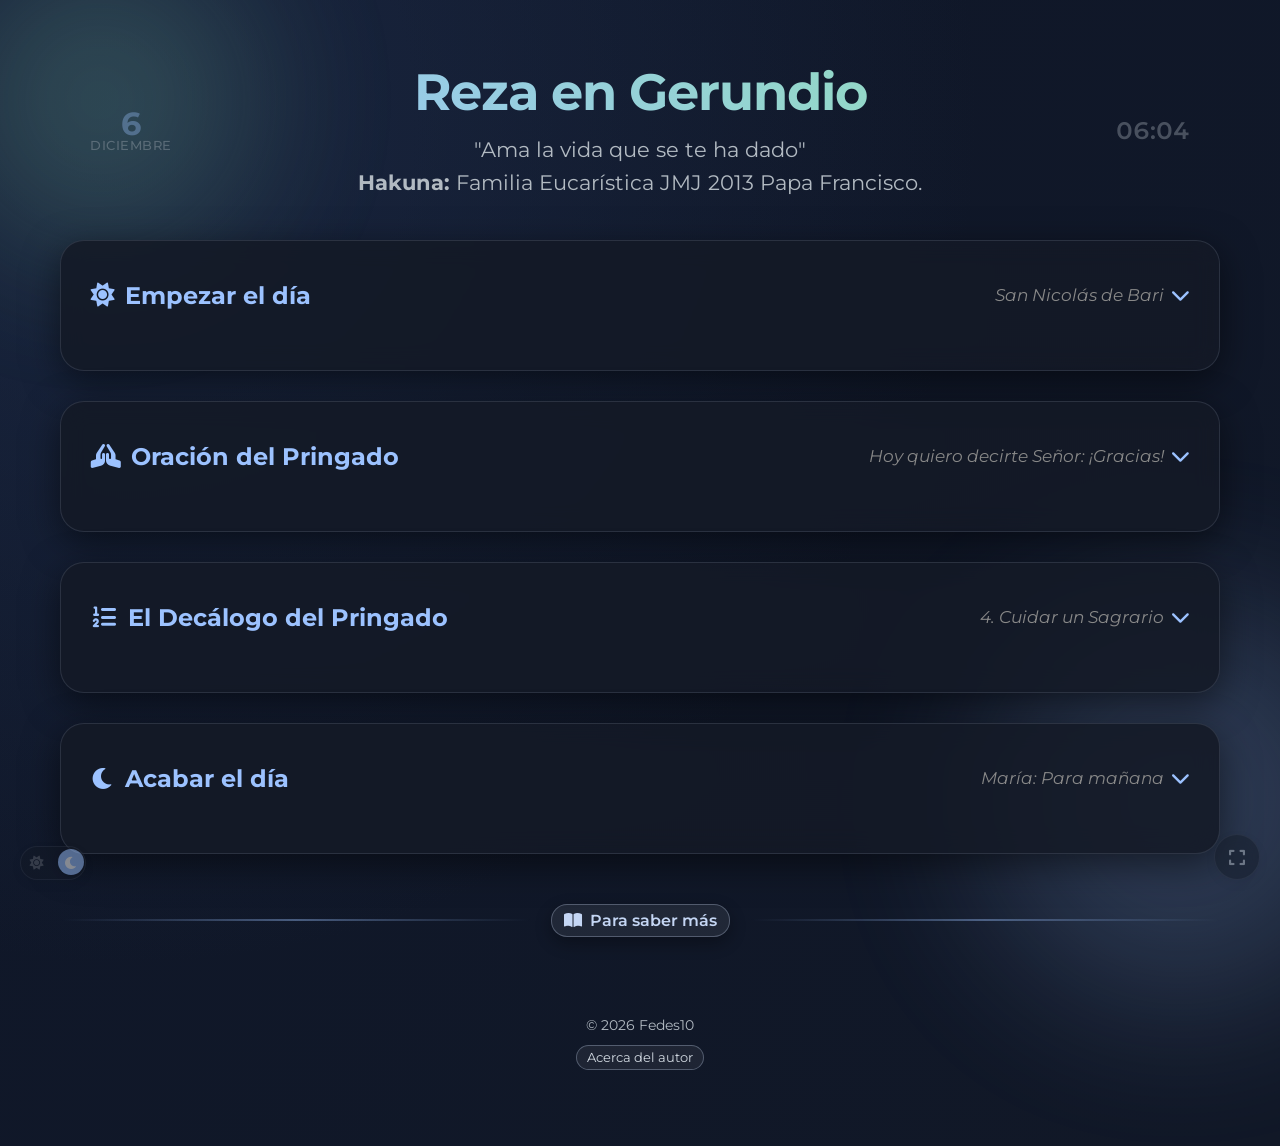
==== commit 2a67b9f2: "Update print statement from 'Hello' to 'Goodbye'" ====
--- a/index.html
+++ b/index.html
@@ -1 +1 @@
-<!doctype html><html lang="es"><head><meta charset="UTF-8"><meta name="viewport" content="width=device-width,initial-scale=1"><title>Reza en Gerundio | Orar Viviendo a la Hakuna</title><link rel="icon" type="image/jpeg" href="logo.jpg"><meta name="description" content="Reza en Gerundio: oraciones para empezar y acabar el día, el Decálogo del Pringado y el estilo de vida Hakuna."><meta property="og:title" content="Reza en Gerundio"><meta property="og:description" content="Oraciones diarias, Decálogo del Pringado y espiritualidad Hakuna. Rezar viviendo, vivir siendo todo tuyo."><meta property="og:image" content="logo.jpg"><meta property="og:type" content="website"><meta property="og:locale" content="es_ES"><meta property="og:url" content=""><meta name="twitter:card" content="summary_large_image"><meta name="twitter:title" content="Reza en Gerundio"><meta name="twitter:description" content="Rezar viviendo: oración diaria, Decálogo del Pringado y vida a la Hakuna."><meta name="twitter:image" content="logo.jpg"><link href="https://fonts.googleapis.com/css2?family=Montserrat:wght@300;400;600;700&display=swap" rel="stylesheet"><link rel="stylesheet" href="https://cdnjs.cloudflare.com/ajax/libs/font-awesome/6.0.0/css/all.min.css"><link rel="stylesheet" href="estilos.css"><script src="santos.js"></script><script src="scripts.js"></script></head><body><button id="fullscreen-btn" class="fullscreen-btn" title="Pantalla completa"><i class="fas fa-expand"></i></button><div class="theme-switch-wrapper" title="Cambiar modo"><label class="theme-switch" for="theme-checkbox"><input type="checkbox" id="theme-checkbox"><div class="slider"><i class="fas fa-sun"></i> <i class="fas fa-moon"></i></div></label></div><div class="bg-shape shape-1"></div><div class="bg-shape shape-2"></div><div class="container"><header><div class="date-display"><div class="day-number" id="day-number">5</div><div class="month-name" id="month-name">Febrero</div></div><div class="time-display" id="time-display">00:00</div><h1>Reza en Gerundio</h1><p class="subtitle">"Ama la vida que se te ha dado"<br><strong>Hakuna:</strong> Familia Eucarística JMJ 2013 Papa Francisco.</p></header><section id="oracion-inicio"><div class="glass-card collapsible-section"><h2 class="section-header"><span style="display: flex; align-items: center; gap: 10px;"><i class="fas fa-sun"></i> Empezar el día </span><span style="display: flex; align-items: center; gap: 8px; margin-left: auto;"><span class="daily-santo" id="daily-santo" style="font-size: 0.7em; font-style: italic; color: #888; font-weight: 400;"></span> <i class="fas fa-chevron-down section-toggle-icon" id="icon-oracion-inicio-content"></i></span></h2><div class="mobile-daily-text" id="mobile-daily-santo" style="display: none;"></div><div class="section-content" id="oracion-inicio-content"><div id="all-santos-list" style="display: none; font-size: 0.8em; color: #666; margin-bottom: 12px; padding: 10px 14px; background: rgba(100,100,100,0.05); border-left: 3px solid rgba(100,100,100,0.2); border-radius: 4px; line-height: 1.5;"></div><div class="prayer-content"><p class="prayer-line">Oh Señora mía y Madre mía, yo me ofrezco por completo a ti, y en prueba de mi amor de hijo te consagro en este día: mis ojos, mis oídos, mi lengua y mi corazón, en una palabra todo mi ser, ya que soy todo tuyo, Oh Madre de bondad, guárdame y defiéndeme como cosa y posesión tuya.</p><p class="prayer-highlight">Así sea.</p></div><div style="text-align: center; margin-top: 20px;"><span class="toggle-detail" onclick="toggleAlternative()">Oración alternativa <i class="fas fa-chevron-down toggle-icon" id="icon-alt"></i></span><div class="rule-detail" id="alternative-prayer"><h4 style="margin-bottom: 10px; color: var(--primary);">Oración para la mañana - TODO</h4><p style="font-style: italic; text-align: center;">Padre, pon tu Espíritu sobre mí.<br>Aquí estoy, aquí me tienes.<br>Gracias por la vida.<br>Que la viva siendo todo yo,<br>todo libre, todo entregado.<br>Todo tú, todo dado, todo alegre.<br>Todo amante, todo amado,<br>todo arrodillado.<br>Todo hijo, todo hermano, todo padre.<br>Todo disfrutón, todo mariano,<br>todo por todos.<br>Que viva todo... con toda el alma.</p></div></div></div></div></section><section id="oracion-pringado"><div class="glass-card collapsible-section"><h2 class="section-header"><span style="display: flex; align-items: center; gap: 10px;"><i class="fas fa-praying-hands"></i> Oración del Pringado </span><span style="display: flex; align-items: center; gap: 8px; margin-left: auto;"><span class="daily-phrase" id="daily-phrase-pringado" style="font-size: 0.7em; font-style: italic; color: #888; font-weight: 400;"></span> <i class="fas fa-chevron-down section-toggle-icon" id="icon-oracion-pringado-content"></i></span></h2><div class="mobile-daily-text" id="mobile-daily-phrase-pringado" style="display: none;"></div><div class="section-content" id="oracion-pringado-content"><div class="prayer-content"><p class="prayer-line">Yo me entrego a ti, mi buen Dios, porque quiero pringarme por tu Iglesia siguiendo, junto a los demás miembros, en comunión con ellos, el estilo de vida de Hakuna.</p><hr style="border:0; border-top:1px solid rgba(0,0,0,0.05); margin: 15px 0;"><p class="prayer-line">Señor, me arrodillaré ante ti en la Hostia,<br><span class="prayer-highlight">danos una vida de rodillas ante el misterio y ante cada rostro.</span></p><p class="prayer-line">Señor, me abriré a los alejados,<br><span class="prayer-highlight">contágianos Tú la pasión por que no se pierda ninguno.</span></p><p class="prayer-line">Señor, te buscaré vivo en el Evangelio, liturgia y sacramentos,<br><span class="prayer-highlight">muéstrate como nuestro pobre loco.</span></p><p class="prayer-line">Señor, sonreiré y miraré a los ojos,<br><span class="prayer-highlight">recuérdanos que no hemos venido a criticar ni a juzgar sino a salvar.</span></p><p class="prayer-line">Señor, abrazaré cada realidad con la no-medida de la cruz,<br><span class="prayer-highlight">devuélvenos la unidad, y transfigura ya nuestra carne.</span></p><p class="prayer-line">Señor, iré a las fiestas buscando que sean momentos de Vida,<br><span class="prayer-highlight">haz que te encontremos sufriente en los sedientos de placer.</span></p><p class="prayer-line">Señor, agradeceré tu confianza cada nuevo día,<br><span class="prayer-highlight">que un profundo sentido de tu presencia haga de cada día una fiesta.</span></p><p class="prayer-line"><strong>María, madre de Hakuna,</strong><br>que contigo solo sepamos decirle 'Sí', que vivamos de rodillas, abrazados y abrazando, con alegre cara de resucitados, y recuérdanos rezar todos los días, todos por todos.</p></div></div></div></section><section id="decalogo"><div class="glass-card collapsible-section"><h2 class="section-header"><span style="display: flex; align-items: center; gap: 10px;"><i class="fas fa-list-ol"></i> El Decálogo del Pringado </span><span style="display: flex; align-items: center; gap: 8px; margin-left: auto;"><span class="daily-decalogo" id="daily-decalogo" style="font-size: 0.7em; font-style: italic; color: #888; font-weight: 400;"></span> <i class="fas fa-chevron-down section-toggle-icon" id="icon-decalogo-content"></i></span></h2><div class="mobile-daily-text" id="mobile-daily-decalogo" style="display: none;"></div><div class="section-content" id="decalogo-content"><div class="grid-container"><div class="glass-card rule-card"><div class="rule-number">1</div><div class="rule-text"><h3>Sonrisa y Mirada</h3><p class="rule-description">Sonreír cada día a todas las personas con las que me cruce, mirar a los ojos a quién trate.</p><span class="toggle-detail" onclick="toggleDetail(0)">Ver más <i class="fas fa-chevron-down toggle-icon" id="icon-0"></i></span><div class="rule-detail" id="detail-0"><p>La sonrisa y la mirada son el primer acto de reconocimiento del otro como persona. En Hakuna, sonreír no es un gesto vacío, sino una forma de decir "te veo, existes, y me alegro de encontrarte". Mirar a los ojos es encontrar a Jesús en cada rostro, es vivir arrodillados ante el misterio de cada persona. Esta regla nos recuerda que cada encuentro humano es sagrado.</p></div></div></div><div class="glass-card rule-card"><div class="rule-number">2</div><div class="rule-text"><h3>Compasión</h3><p class="rule-description">Dedicar con frecuencia, tiempo y corazón a los que sufren.</p><span class="toggle-detail" onclick="toggleDetail(1)">Ver más <i class="fas fa-chevron-down toggle-icon" id="icon-1"></i></span><div class="rule-detail" id="detail-1"><p>Hakuna nace del deseo de "que no se pierda ninguno". Esta regla nos llama a tener los ojos abiertos a quienes más sufren, a dedicar tiempo real -no solo buenas intenciones- a los heridos de la vida. Es vivir la pasión de Cristo por los alejados, los dolientes, los que nadie ve. No se trata de hacer obras sociales, sino de amar con las entrañas, de sufrir-con (com-pasión) los que están en la cruz.</p></div></div></div><div class="glass-card rule-card"><div class="rule-number">3</div><div class="rule-text"><h3>Ofrecimiento</h3><p class="rule-description">Comenzar cada día con un momento de oración en el que agradecer el don de la vida, y ofrecerme a Cristo para que viva y actúe entre los hombres ese día sirviéndose de mi persona. Y rezar todos los días, todos por todos.</p><span class="toggle-detail" onclick="toggleDetail(2)">Ver más <i class="fas fa-chevron-down toggle-icon" id="icon-2"></i></span><div class="rule-detail" id="detail-2"><p>La oración de la mañana es el acto fundante del día. Ofrecerse a Cristo es decirle: "Hoy quiero que seas Tú quien viva en mí". No somos nosotros los protagonistas, sino instrumentos para que Él actúe. El "todos por todos" refleja la dimensión comunitaria de Hakuna: nunca estamos solos, oramos en comunión. Agradecer el don de la vida es reconocer que cada día es un regalo inmerecido de Dios.</p></div></div></div><div class="glass-card rule-card"><div class="rule-number">4</div><div class="rule-text"><h3>Cuidar un Sagrario</h3><p class="rule-description">Cuidar un sagrario: escoger uno, el que se quiera, y de alguna manera hacerme cargo de que ese sagrario reciba cuidados y cariño.</p><span class="toggle-detail" onclick="toggleDetail(3)">Ver más <i class="fas fa-chevron-down toggle-icon" id="icon-3"></i></span><div class="rule-detail" id="detail-3"><p>Cuidar un sagrario es hacerse responsable de que Jesús Eucaristía no esté solo ni olvidado. Puede ser el de tu parroquia, una capilla, un hospital... Se trata de visitarlo, adornarlo, mantenerlo limpio, pero sobre todo de amarlo. Es el signo de nuestra vida de rodillas ante el misterio: Jesús se queda con nosotros en el Pan, y nosotros nos quedamos con Él. Este cuidado concreto nos ancla en la realidad de la Presencia Real.</p></div></div></div><div class="glass-card rule-card"><div class="rule-number">5</div><div class="rule-text"><h3>Hora Santa</h3><p class="rule-description">Participar de las Horas Santas, y fomentarlas allí donde me encuentre.</p><span class="toggle-detail" onclick="toggleDetail(4)">Ver más <i class="fas fa-chevron-down toggle-icon" id="icon-4"></i></span><div class="rule-detail" id="detail-4"><p>La Hora Santa es el "rato para parar el mundo" y estar con Jesús Sacramentado. Es el tiempo privilegiado de adoración, donde nos dejamos mirar por Él y Le miramos. Fomentar las Horas Santas significa contagiar esta pasión por la Eucaristía, invitar a otros, organizar espacios de adoración. Para Hakuna, la Hora Santa es el corazón de la vida espiritual, el lugar donde se recarga la batería para la misión.</p></div></div></div><div class="glass-card rule-card"><div class="rule-number">6</div><div class="rule-text"><h3>Formación</h3><p class="rule-description">Habitualmente estar leyendo un libro que me forme como cristiano. Si es posible, participar en un grupo de formación o Revolcadero, y leer cada día el evangelio del día, meditándolo.</p><span class="toggle-detail" onclick="toggleDetail(5)">Ver más <i class="fas fa-chevron-down toggle-icon" id="icon-5"></i></span><div class="rule-detail" id="detail-5"><p>La formación no es un lujo intelectual, sino alimento para el alma. Leer el Evangelio diario y meditarlo es buscar a Cristo vivo en la Palabra. Los "Revolcaderos" son grupos de formación donde se profundiza en la fe, se comparte, se crece juntos. Leer buenos libros cristianos nos ayuda a entender mejor nuestra fe, a responder a las preguntas del mundo actual. La formación nos hace testigos más creíbles y fundamentados.</p></div></div></div><div class="glass-card rule-card"><div class="rule-number">7</div><div class="rule-text"><h3>Sed de Amor</h3><p class="rule-description">En el trabajo, fiestas y espacios de diversión, abrir los ojos a quiénes están sedientos de amor, y ofrecerme a Cristo para ser manantial de agua pura. Prohibido no disfrutar de seguir a Cristo, especialmente en las fiestas y espacios de diversión.</p><span class="toggle-detail" onclick="toggleDetail(6)">Ver más <i class="fas fa-chevron-down toggle-icon" id="icon-6"></i></span><div class="rule-detail" id="detail-6"><p>Hakuna no huye del mundo, sino que va a las "fiestas" a encontrar a Cristo sufriente en los sedientos de placer. Los espacios de diversión, el trabajo, las celebraciones son lugares de misión. Ser manantial de agua pura significa ofrecer el amor auténtico de Cristo en medio de búsquedas equivocadas. Y hacerlo con alegría: "prohibido no disfrutar", porque el Evangelio es Buena Noticia, no un castigo. Es llevar la fiesta de la Resurrección a todas partes.</p></div></div></div><div class="glass-card rule-card"><div class="rule-number">8</div><div class="rule-text"><h3>Acompañamiento</h3><p class="rule-description">Buscar una persona que me acompañe espiritualmente.</p><span class="toggle-detail" onclick="toggleDetail(7)">Ver más <i class="fas fa-chevron-down toggle-icon" id="icon-7"></i></span><div class="rule-detail" id="detail-7"><p>La dirección espiritual es fundamental para no perderse en el camino. Tener una persona -sacerdote, consagrado/a, laico maduro en la fe- que nos acompañe, nos corrija, nos anime, nos ayuda a discernir la voluntad de Dios. No somos capaces de ver nuestros propios puntos ciegos; necesitamos a alguien que nos ayude a crecer en santidad. Es un signo de humildad y de deseo real de conversión.</p></div></div></div><div class="glass-card rule-card"><div class="rule-number">9</div><div class="rule-text"><h3>Sacramentos</h3><p class="rule-description">Disfrutar y crecer de la vida de Cristo participando de la vida de los Sacramentos de la Confesión y la Eucaristía de manera frecuente.</p><span class="toggle-detail" onclick="toggleDetail(8)">Ver más <i class="fas fa-chevron-down toggle-icon" id="icon-8"></i></span><div class="rule-detail" id="detail-8"><p>Los sacramentos no son meros ritos, sino encuentros vivos con Cristo. La Eucaristía es la fuente y cumbre de la vida cristiana: comulgar es recibir a Jesús, hacerse uno con Él. La Confesión frecuente nos mantiene limpios, libres, en paz; es el abrazo misericordioso del Padre que siempre nos espera. "Disfrutar y crecer" indica que los sacramentos no son una obligación pesada, sino una alegría, un regalo que nos hace más humanos y más divinos a la vez.</p></div></div></div><div class="glass-card rule-card"><div class="rule-number">10</div><div class="rule-text"><h3>Amor a María</h3><p class="rule-description">Cuidar a María, madre de Hakuna, y acabar el día con un piropo, oración o canción a la Virgen María.</p><span class="toggle-detail" onclick="toggleDetail(9)">Ver más <i class="fas fa-chevron-down toggle-icon" id="icon-9"></i></span><div class="rule-detail" id="detail-9"><p>María es la Madre de Hakuna. Acabar el día con un piropo, una oración o una canción a la Virgen es poner nuestra vida bajo su manto. Como nos enseña la consagración del amanecer, todo lo nuestro es suyo. María nos enseña a decir "sí" como Ella lo dijo, a vivir de rodillas, a estar junto a la Cruz sin huir. Cuidar a María es amarla, hablarle, confiarle nuestras alegrías y penas. Ella nos lleva siempre a su Hijo.</p></div></div></div></div></div></div></section><section id="oracion-noche"><div class="glass-card collapsible-section"><h2 class="section-header"><span style="display: flex; align-items: center; gap: 10px;"><i class="fas fa-moon"></i> Acabar el día </span><span style="display: flex; align-items: center; gap: 8px; margin-left: auto;"><span class="daily-maria" id="daily-maria" style="font-size: 0.7em; font-style: italic; color: #888; font-weight: 400;"></span> <i class="fas fa-chevron-down section-toggle-icon" id="icon-oracion-noche-content"></i></span></h2><div class="mobile-daily-text" id="mobile-daily-maria" style="display: none;"></div><div class="section-content" id="oracion-noche-content"><div id="daily-maria-detail" style="display: none; font-size: 0.8em; color: #666; margin-bottom: 12px; padding: 10px 14px; background: rgba(100,100,100,0.05); border-left: 3px solid rgba(100,100,100,0.2); border-radius: 4px; line-height: 1.5;"></div><div class="prayer-content"><p class="prayer-line" style="font-weight: 600; margin-bottom: 20px;">Gracias, Señor, por el día de hoy.</p><p class="prayer-line">¿Qué te ha gustado?</p><p class="prayer-line">¿Qué no te ha gustado?</p><p class="prayer-line">¿Qué quieres que te regale mañana?</p></div><div style="text-align: center; margin-top: 20px;"><span class="toggle-detail" onclick="toggleNightAlternative()">Oración alternativa <i class="fas fa-chevron-down toggle-icon" id="icon-night-alt"></i></span><div class="rule-detail" id="night-alternative-prayer"><h4 style="margin-bottom: 10px; color: var(--primary);">Oración de la noche</h4><p style="font-style: italic; text-align: center;">Padre, aquí al pie de la cama<br>mi alma se eleva hasta Ti para decirte:<br>creo en ti, espero en ti, te amo con todas mis fuerzas.<br>Gloria a ti, Señor.<br>Deposito en tus manos la fatiga y la lucha,<br>las alegrías y desencantos de este día que quedó atrás.<br><br>Si los nervios me traicionaron,<br>si los impulsos egoístas me dominaron,<br>si di entrada al rencor o a la tristeza, ¡perdón Señor!<br>Ten piedad de mí si he sido infiel.<br><br>Si pronuncié palabras vanas,<br>si me dejé llevar por la impaciencia,<br>si fui espina para alguien, ¡perdón Señor!<br>No quiero esta noche entregarme al sueño<br>sin sentir sobre mi alma la seguridad de tu dulce<br>y gratuita misericordia, Señor.<br><br>Te doy gracias, porque invisible, cariñoso, y envolvente<br>me has cuidado como una madre durante todo este día.<br>Señor, relaja mis nervios, sosiega mi espíritu,<br>suelta mis tensiones, inunda mi ser de silencio y serenidad.<br>Vela sobre mí, Padre querido, mientras me entrego confiado al sueño,<br>como un niño que duerme feliz en tus brazos.<br>En tu nombre, Señor, descansaré tranquilo.</p></div></div></div></div></section><div class="section-divider"><div class="divider-line"></div><button class="divider-button" id="toggle-more-sections" type="button"><i class="fas fa-book-open"></i> Para saber más de Hakuna</button><div class="divider-line"></div></div><div class="more-sections" id="more-sections"><section id="que-es-hakuna"><div class="glass-card collapsible-section"><h2 class="section-header"><i class="fas fa-heart"></i> ¿Qué es Hakuna? <i class="fas fa-chevron-down section-toggle-icon" id="icon-que-es-hakuna-content"></i></h2><div class="section-content info-section" id="que-es-hakuna-content"><p>Hakuna es una <strong>familia eucarística</strong> nacida en la Jornada Mundial de la Juventud de Río de Janeiro 2013, cuando el Papa Francisco nos convocó con estas palabras: <em>"¡Id! ¡No tengáis miedo! ¡Servid!"</em> Y también nos desafió: <em>"¡Hagan lío!"</em> – a no conformarnos, a atrevernos a cambiar el mundo con el Evangelio.</p><p>Desde ese momento, miles de jóvenes de todo el mundo han encontrado en Hakuna un estilo de vida centrado en la Eucaristía, en María, y en la pasión por que <strong>"no se pierda ninguno"</strong>.</p><p>El nombre <strong>Hakuna</strong> proviene del swahili y significa "no hay". Para nosotros, Hakuna significa: <em>"No hay nadie más loco"</em> que Cristo, que se quedó en el Pan por amor; <em>"No hay nada que temer"</em> porque Él está con nosotros; <em>"No hay nadie a quien no llegue su misericordia"</em>.</p><p>Hakuna es un <strong>carisma misionero y eucarístico</strong>. Nacimos de la adoración, y desde ahí salimos a las periferias existenciales. Nuestra vocación es vivir <em>"arrodillados ante el misterio y ante cada rostro"</em>. Esto significa adorar a Jesús en la Eucaristía con todo el corazón, y ver su rostro en cada persona, especialmente en los más alejados y heridos.</p><p>La vida en Hakuna se caracteriza por <strong>cuatro pilares fundamentales:</strong></p><p>• La <strong>Eucaristía</strong> – especialmente la adoración eucarística y las Horas Santas<br>• El amor a <strong>María</strong> – nuestra madre y modelo<br>• La <strong>vida comunitaria</strong> – porque nadie se salva solo, vivimos en familia<br>• La <strong>misión evangelizadora</strong> – salir a las calles, universidades, fiestas</p><p>Hakuna tiene diferentes formas de pertenencia: hay quienes participan en las actividades (misiones, horas santas, convivencias), quienes se comprometen más profundamente como <strong>pringados</strong>, y quienes sienten la llamada a la vida consagrada. Pero todos compartimos el mismo sueño: <strong>enamorarnos de Cristo y contagiar ese amor al mundo</strong>.</p><p>No somos una asociación más, ni un movimiento juvenil al uso. Hakuna es un <strong>estilo de vida</strong>, una forma concreta de vivir el Evangelio hoy. Es llevar <em>"cara de resucitados"</em> en medio de un mundo que a menudo vive como si Dios no existiera.</p><p>Es atreverse a ser santos en lo ordinario: en la universidad, en el trabajo, en las fiestas, en la familia. Es vivir con alegría radical, sabiendo que Cristo ha vencido al mundo y que merece la pena entregarlo todo por Él.</p></div></div></section><section id="que-es-pringado"><div class="glass-card collapsible-section"><h2 class="section-header"><i class="fas fa-cross"></i> ¿Qué es ser Pringado de Hakuna? <i class="fas fa-chevron-down section-toggle-icon" id="icon-que-es-pringado-content"></i></h2><div class="section-content info-section" id="que-es-pringado-content"><p>Ser <strong>pringado</strong> es el compromiso laical concreto dentro de la familia Hakuna. La expresión, aparentemente coloquial, encierra una decisión radical: <em>“Me pringo, me mancho las manos, me lo juego todo por Cristo y su Iglesia”</em>. Es atreverse a ensuciarse en la trinchera del amor, sin medias tintas ni comodidades.</p><p>Ser pringado no es simplemente participar en actividades o llevar una camiseta. Es <strong>abrazar el Decálogo del Pringado como estilo de vida</strong>, como camino diario de santidad. Estas diez reglas no son mandamientos externos que cumplir mecánicamente, sino un itinerario concreto para configurarse con Cristo y vivir el Evangelio sin rebajas.</p><p>El pringado <strong>se compromete en serio</strong>. Asume con libertad y alegría un modo de vida exigente: consagración diaria, adoración eucarística, formación constante, acompañamiento espiritual, amor a los que sufren. No es un camino de perfección instantánea, sino de fidelidad perseverante, cayendo y levantándose mil veces, sostenido por la misericordia.</p><p>El pringado vive <strong>en comunión</strong> con los demás miembros de Hakuna. No es un lobo solitario, sino parte de una familia. Por eso rezamos <em>"todos los días, todos por todos"</em>. Nos apoyamos mutuamente, nos corregimos fraternalmente, celebramos juntos, sufrimos juntos.</p><p><strong>¿Qué implica concretamente ser pringado?</strong></p><p>Implica consagrarse cada mañana a María • Sonreír y mirar a los ojos • Dedicar tiempo a los que sufren • Ofrecer el día a Cristo • Cuidar un sagrario • Participar de las Horas Santas • Formarse constantemente en la fe • Ser manantial de amor en el trabajo y las fiestas • Tener dirección espiritual • Vivir los sacramentos con frecuencia • Terminar el día con un gesto de cariño a la Virgen.</p><p>Ser pringado es también aceptar <strong>la llamada misionera</strong>. No podemos quedarnos tranquilos sabiendo que hay tantos hermanos alejados de Cristo. El pringado tiene "los ojos abiertos" a los sedientos de amor, y se ofrece como instrumento para que Cristo los alcance.</p><p>El compromiso del pringado es <strong>serio pero gozoso</strong>. No es una carga pesada, sino un yugo suave. Porque seguir a Cristo, cuando se hace de verdad, es la mayor aventura posible. Por eso el Decálogo incluye: <em>"Prohibido no disfrutar de seguir a Cristo"</em>.</p><p>Ser pringado no es ser perfecto. Es caerse y levantarse mil veces, sabiendo que la misericordia de Dios nos sostiene. Es vivir la <strong>"no-medida de la cruz"</strong>, abrazando cada realidad con radicalidad, sin medias tintas.</p><p>El pringado busca la <strong>santidad en lo ordinario</strong>. No necesitamos hacer cosas extraordinarias; necesitamos hacer lo ordinario con amor extraordinario. Por eso las reglas del pringado son sencillas: una sonrisa, una mirada, un rato de adoración, una lectura espiritual...</p><p>Finalmente, ser pringado es <strong>vivir bajo el manto de María</strong>, Madre de Hakuna. Ella nos enseña a decir "sí" sin condiciones, a estar de pie junto a la cruz cuando todo se oscurece. Con María, solo sabemos decirle "sí" a Jesús.</p></div></div></section></div><footer class="minimal-footer"><div class="footer-main"><span>© 2026 Web hecha por un pringado más - Fedes10</span> <button class="footer-toggle" id="footer-toggle" type="button">Acerca del autor</button></div><div class="footer-panel" id="footer-panel"><div class="footer-panel-section"><h4>Por qué nace</h4><p>Esta web nace para ayudar a rezar y tener más presente al Señor, con una rutina diaria sencilla y accesible al estilo de Hakuna. Es una alternativa digital a los libros de oraciones del día, más actual y fácil de seguir.</p></div><div class="footer-panel-section"><h4>Qué ofrece</h4><ol><li><strong>Empezar el día:</strong> oración de la mañana y el santo del día.</li><li><strong>Oración del Pringado:</strong> oración clave para cualquier momento, acompañada de una frase aleatoria de las pulseras de Hakuna.</li><li><strong>Decálogo del Pringado:</strong> con una regla diaria para intentar vivirla hoy.</li><li><strong>Acabar el día:</strong> oración de la noche y un gesto a la Virgen.</li><li><strong>Info extra:</strong> qué es Hakuna y qué es ser pringado.</li></ol></div><div class="footer-panel-section footer-panel-note"><h4>Aviso</h4><p>Proyecto creado con buen propósito. No quiere sustituir a Hakuna ni a su web oficial, solo aportar una ayuda extra para rezar un poquito más cada día. Si se considera oportuno modificarla o cerrarla, lo aceptaré con total respeto. Web hecha con toda el alma <span class="footer-hashtag">#ctea</span></p></div><div class="footer-links"><a href="mailto:fedestalgat@gmail.com" class="footer-link-item" title="Email"><i class="fas fa-envelope"></i> <span>Email</span> </a><a href="https://github.com/Fedes10/HakunaPringadoWeb" target="_blank" rel="noopener" class="footer-link-item" title="GitHub"><i class="fab fa-github"></i> <span>GitHub</span></a></div></div></footer></div></body></html>+<!doctype html><html lang="es"><head><meta charset="UTF-8"><meta name="viewport" content="width=device-width,initial-scale=1"><title>Reza en Gerundio | Orar Viviendo a la Hakuna</title><link rel="icon" type="image/jpeg" href="logo.jpg"><meta name="description" content="Reza en Gerundio: oraciones para empezar y acabar el día, el Decálogo del Pringado y el estilo de vida Hakuna."><meta property="og:title" content="Reza en Gerundio"><meta property="og:description" content="Oraciones diarias, Decálogo del Pringado y espiritualidad Hakuna. Rezar viviendo, vivir siendo todo tuyo."><meta property="og:image" content="logo.jpg"><meta property="og:type" content="website"><meta property="og:locale" content="es_ES"><meta property="og:url" content=""><meta name="twitter:card" content="summary_large_image"><meta name="twitter:title" content="Reza en Gerundio"><meta name="twitter:description" content="Rezar viviendo: oración diaria, Decálogo del Pringado y vida a la Hakuna."><meta name="twitter:image" content="logo.jpg"><link href="https://fonts.googleapis.com/css2?family=Montserrat:wght@300;400;600;700&display=swap" rel="stylesheet"><link rel="stylesheet" href="https://cdnjs.cloudflare.com/ajax/libs/font-awesome/6.0.0/css/all.min.css"><link rel="stylesheet" href="estilos.css"><script src="santos.js"></script><script src="scripts.js"></script></head><body><button id="fullscreen-btn" class="fullscreen-btn" title="Pantalla completa"><i class="fas fa-expand"></i></button><div class="theme-switch-wrapper" title="Cambiar modo"><label class="theme-switch" for="theme-checkbox"><input type="checkbox" id="theme-checkbox"><div class="slider"><i class="fas fa-sun"></i> <i class="fas fa-moon"></i></div></label></div><div class="bg-shape shape-1"></div><div class="bg-shape shape-2"></div><div class="container"><header><div class="date-display"><div class="day-number" id="day-number">5</div><div class="month-name" id="month-name">Febrero</div></div><div class="time-display" id="time-display">00:00</div><h1>Reza en Gerundio</h1><p class="subtitle">"Ama la vida que se te ha dado"<br><strong>Hakuna:</strong> Familia Eucarística JMJ 2013 Papa Francisco.</p></header><section id="oracion-inicio"><div class="glass-card collapsible-section"><h2 class="section-header"><span style="display: flex; align-items: center; gap: 10px;"><i class="fas fa-sun"></i> Empezar el día </span><span style="display: flex; align-items: center; gap: 8px; margin-left: auto;"><span class="daily-santo" id="daily-santo" style="font-size: 0.7em; font-style: italic; color: #888; font-weight: 400;"></span> <i class="fas fa-chevron-down section-toggle-icon" id="icon-oracion-inicio-content"></i></span></h2><div class="mobile-daily-text" id="mobile-daily-santo" style="display: none;"></div><div class="section-content" id="oracion-inicio-content"><div id="all-santos-list" style="display: none; font-size: 0.8em; color: #666; margin-bottom: 12px; padding: 10px 14px; background: rgba(100,100,100,0.05); border-left: 3px solid rgba(100,100,100,0.2); border-radius: 4px; line-height: 1.5;"></div><div class="prayer-content"><p class="prayer-line">Oh Señora mía y Madre mía, yo me ofrezco por completo a ti, y en prueba de mi amor de hijo te consagro en este día: mis ojos, mis oídos, mi lengua y mi corazón, en una palabra todo mi ser, ya que soy todo tuyo, Oh Madre de bondad, guárdame y defiéndeme como cosa y posesión tuya.</p><p class="prayer-highlight">Así sea.</p></div><div style="text-align: center; margin-top: 20px;"><span class="toggle-detail" onclick="toggleAlternative()">Oración alternativa <i class="fas fa-chevron-down toggle-icon" id="icon-alt"></i></span><div class="rule-detail" id="alternative-prayer"><h4 style="margin-bottom: 10px; color: var(--primary);">Oración para la mañana - TODO</h4><p style="font-style: italic; text-align: center;">Padre, pon tu Espíritu sobre mí.<br>Aquí estoy, aquí me tienes.<br>Gracias por la vida.<br>Que la viva siendo todo yo,<br>todo libre, todo entregado.<br>Todo tú, todo dado, todo alegre.<br>Todo amante, todo amado,<br>todo arrodillado.<br>Todo hijo, todo hermano, todo padre.<br>Todo disfrutón, todo mariano,<br>todo por todos.<br>Que viva todo... con toda el alma.</p></div></div></div></div></section><section id="oracion-pringado"><div class="glass-card collapsible-section"><h2 class="section-header"><span style="display: flex; align-items: center; gap: 10px;"><i class="fas fa-praying-hands"></i> Oración del Pringado </span><span style="display: flex; align-items: center; gap: 8px; margin-left: auto;"><span class="daily-phrase" id="daily-phrase-pringado" style="font-size: 0.7em; font-style: italic; color: #888; font-weight: 400;"></span> <i class="fas fa-chevron-down section-toggle-icon" id="icon-oracion-pringado-content"></i></span></h2><div class="mobile-daily-text" id="mobile-daily-phrase-pringado" style="display: none;"></div><div class="section-content" id="oracion-pringado-content"><div class="prayer-content"><p class="prayer-line">Yo me entrego a ti, mi buen Dios, porque quiero pringarme por tu Iglesia siguiendo, junto a los demás miembros, en comunión con ellos, el estilo de vida de Hakuna.</p><hr style="border:0; border-top:1px solid rgba(0,0,0,0.05); margin: 15px 0;"><p class="prayer-line">Señor, me arrodillaré ante ti en la Hostia,<br><span class="prayer-highlight">danos una vida de rodillas ante el misterio y ante cada rostro.</span></p><p class="prayer-line">Señor, me abriré a los alejados,<br><span class="prayer-highlight">contágianos Tú la pasión por que no se pierda ninguno.</span></p><p class="prayer-line">Señor, te buscaré vivo en el Evangelio, liturgia y sacramentos,<br><span class="prayer-highlight">muéstrate como nuestro pobre loco.</span></p><p class="prayer-line">Señor, sonreiré y miraré a los ojos,<br><span class="prayer-highlight">recuérdanos que no hemos venido a criticar ni a juzgar sino a salvar.</span></p><p class="prayer-line">Señor, abrazaré cada realidad con la no-medida de la cruz,<br><span class="prayer-highlight">devuélvenos la unidad, y transfigura ya nuestra carne.</span></p><p class="prayer-line">Señor, iré a las fiestas buscando que sean momentos de Vida,<br><span class="prayer-highlight">haz que te encontremos sufriente en los sedientos de placer.</span></p><p class="prayer-line">Señor, agradeceré tu confianza cada nuevo día,<br><span class="prayer-highlight">que un profundo sentido de tu presencia haga de cada día una fiesta.</span></p><p class="prayer-line"><strong>María, madre de Hakuna,</strong><br>que contigo solo sepamos decirle 'Sí', que vivamos de rodillas, abrazados y abrazando, con alegre cara de resucitados, y recuérdanos rezar todos los días, todos por todos.</p></div></div></div></section><section id="decalogo"><div class="glass-card collapsible-section"><h2 class="section-header"><span style="display: flex; align-items: center; gap: 10px;"><i class="fas fa-list-ol"></i> El Decálogo del Pringado </span><span style="display: flex; align-items: center; gap: 8px; margin-left: auto;"><span class="daily-decalogo" id="daily-decalogo" style="font-size: 0.7em; font-style: italic; color: #888; font-weight: 400;"></span> <i class="fas fa-chevron-down section-toggle-icon" id="icon-decalogo-content"></i></span></h2><div class="mobile-daily-text" id="mobile-daily-decalogo" style="display: none;"></div><div class="section-content" id="decalogo-content"><div class="grid-container"><div class="glass-card rule-card"><div class="rule-number">1</div><div class="rule-text"><h3>Sonrisa y Mirada</h3><p class="rule-description">Sonreír cada día a todas las personas con las que me cruce, mirar a los ojos a quién trate.</p><span class="toggle-detail" onclick="toggleDetail(0)">Ver más <i class="fas fa-chevron-down toggle-icon" id="icon-0"></i></span><div class="rule-detail" id="detail-0"><p>La sonrisa y la mirada son el primer acto de reconocimiento del otro como persona. En Hakuna, sonreír no es un gesto vacío, sino una forma de decir "te veo, existes, y me alegro de encontrarte". Mirar a los ojos es encontrar a Jesús en cada rostro, es vivir arrodillados ante el misterio de cada persona. Esta regla nos recuerda que cada encuentro humano es sagrado.</p></div></div></div><div class="glass-card rule-card"><div class="rule-number">2</div><div class="rule-text"><h3>Compasión</h3><p class="rule-description">Dedicar con frecuencia, tiempo y corazón a los que sufren.</p><span class="toggle-detail" onclick="toggleDetail(1)">Ver más <i class="fas fa-chevron-down toggle-icon" id="icon-1"></i></span><div class="rule-detail" id="detail-1"><p>Hakuna nace del deseo de "que no se pierda ninguno". Esta regla nos llama a tener los ojos abiertos a quienes más sufren, a dedicar tiempo real -no solo buenas intenciones- a los heridos de la vida. Es vivir la pasión de Cristo por los alejados, los dolientes, los que nadie ve. No se trata de hacer obras sociales, sino de amar con las entrañas, de sufrir-con (com-pasión) los que están en la cruz.</p></div></div></div><div class="glass-card rule-card"><div class="rule-number">3</div><div class="rule-text"><h3>Ofrecimiento</h3><p class="rule-description">Comenzar cada día con un momento de oración en el que agradecer el don de la vida, y ofrecerme a Cristo para que viva y actúe entre los hombres ese día sirviéndose de mi persona. Y rezar todos los días, todos por todos.</p><span class="toggle-detail" onclick="toggleDetail(2)">Ver más <i class="fas fa-chevron-down toggle-icon" id="icon-2"></i></span><div class="rule-detail" id="detail-2"><p>La oración de la mañana es el acto fundante del día. Ofrecerse a Cristo es decirle: "Hoy quiero que seas Tú quien viva en mí". No somos nosotros los protagonistas, sino instrumentos para que Él actúe. El "todos por todos" refleja la dimensión comunitaria de Hakuna: nunca estamos solos, oramos en comunión. Agradecer el don de la vida es reconocer que cada día es un regalo inmerecido de Dios.</p></div></div></div><div class="glass-card rule-card"><div class="rule-number">4</div><div class="rule-text"><h3>Cuidar un Sagrario</h3><p class="rule-description">Cuidar un sagrario: escoger uno, el que se quiera, y de alguna manera hacerme cargo de que ese sagrario reciba cuidados y cariño.</p><span class="toggle-detail" onclick="toggleDetail(3)">Ver más <i class="fas fa-chevron-down toggle-icon" id="icon-3"></i></span><div class="rule-detail" id="detail-3"><p>Cuidar un sagrario es hacerse responsable de que Jesús Eucaristía no esté solo ni olvidado. Puede ser el de tu parroquia, una capilla, un hospital... Se trata de visitarlo, adornarlo, mantenerlo limpio, pero sobre todo de amarlo. Es el signo de nuestra vida de rodillas ante el misterio: Jesús se queda con nosotros en el Pan, y nosotros nos quedamos con Él. Este cuidado concreto nos ancla en la realidad de la Presencia Real.</p></div></div></div><div class="glass-card rule-card"><div class="rule-number">5</div><div class="rule-text"><h3>Hora Santa</h3><p class="rule-description">Participar de las Horas Santas, y fomentarlas allí donde me encuentre.</p><span class="toggle-detail" onclick="toggleDetail(4)">Ver más <i class="fas fa-chevron-down toggle-icon" id="icon-4"></i></span><div class="rule-detail" id="detail-4"><p>La Hora Santa es el "rato para parar el mundo" y estar con Jesús Sacramentado. Es el tiempo privilegiado de adoración, donde nos dejamos mirar por Él y Le miramos. Fomentar las Horas Santas significa contagiar esta pasión por la Eucaristía, invitar a otros, organizar espacios de adoración. Para Hakuna, la Hora Santa es el corazón de la vida espiritual, el lugar donde se recarga la batería para la misión.</p></div></div></div><div class="glass-card rule-card"><div class="rule-number">6</div><div class="rule-text"><h3>Formación</h3><p class="rule-description">Habitualmente estar leyendo un libro que me forme como cristiano. Si es posible, participar en un grupo de formación o Revolcadero, y leer cada día el evangelio del día, meditándolo.</p><span class="toggle-detail" onclick="toggleDetail(5)">Ver más <i class="fas fa-chevron-down toggle-icon" id="icon-5"></i></span><div class="rule-detail" id="detail-5"><p>La formación no es un lujo intelectual, sino alimento para el alma. Leer el Evangelio diario y meditarlo es buscar a Cristo vivo en la Palabra. Los "Revolcaderos" son grupos de formación donde se profundiza en la fe, se comparte, se crece juntos. Leer buenos libros cristianos nos ayuda a entender mejor nuestra fe, a responder a las preguntas del mundo actual. La formación nos hace testigos más creíbles y fundamentados.</p></div></div></div><div class="glass-card rule-card"><div class="rule-number">7</div><div class="rule-text"><h3>Sed de Amor</h3><p class="rule-description">En el trabajo, fiestas y espacios de diversión, abrir los ojos a quiénes están sedientos de amor, y ofrecerme a Cristo para ser manantial de agua pura. Prohibido no disfrutar de seguir a Cristo, especialmente en las fiestas y espacios de diversión.</p><span class="toggle-detail" onclick="toggleDetail(6)">Ver más <i class="fas fa-chevron-down toggle-icon" id="icon-6"></i></span><div class="rule-detail" id="detail-6"><p>Hakuna no huye del mundo, sino que va a las "fiestas" a encontrar a Cristo sufriente en los sedientos de placer. Los espacios de diversión, el trabajo, las celebraciones son lugares de misión. Ser manantial de agua pura significa ofrecer el amor auténtico de Cristo en medio de búsquedas equivocadas. Y hacerlo con alegría: "prohibido no disfrutar", porque el Evangelio es Buena Noticia, no un castigo. Es llevar la fiesta de la Resurrección a todas partes.</p></div></div></div><div class="glass-card rule-card"><div class="rule-number">8</div><div class="rule-text"><h3>Acompañamiento</h3><p class="rule-description">Buscar una persona que me acompañe espiritualmente.</p><span class="toggle-detail" onclick="toggleDetail(7)">Ver más <i class="fas fa-chevron-down toggle-icon" id="icon-7"></i></span><div class="rule-detail" id="detail-7"><p>La dirección espiritual es fundamental para no perderse en el camino. Tener una persona -sacerdote, consagrado/a, laico maduro en la fe- que nos acompañe, nos corrija, nos anime, nos ayuda a discernir la voluntad de Dios. No somos capaces de ver nuestros propios puntos ciegos; necesitamos a alguien que nos ayude a crecer en santidad. Es un signo de humildad y de deseo real de conversión.</p></div></div></div><div class="glass-card rule-card"><div class="rule-number">9</div><div class="rule-text"><h3>Sacramentos</h3><p class="rule-description">Disfrutar y crecer de la vida de Cristo participando de la vida de los Sacramentos de la Confesión y la Eucaristía de manera frecuente.</p><span class="toggle-detail" onclick="toggleDetail(8)">Ver más <i class="fas fa-chevron-down toggle-icon" id="icon-8"></i></span><div class="rule-detail" id="detail-8"><p>Los sacramentos no son meros ritos, sino encuentros vivos con Cristo. La Eucaristía es la fuente y cumbre de la vida cristiana: comulgar es recibir a Jesús, hacerse uno con Él. La Confesión frecuente nos mantiene limpios, libres, en paz; es el abrazo misericordioso del Padre que siempre nos espera. "Disfrutar y crecer" indica que los sacramentos no son una obligación pesada, sino una alegría, un regalo que nos hace más humanos y más divinos a la vez.</p></div></div></div><div class="glass-card rule-card"><div class="rule-number">10</div><div class="rule-text"><h3>Amor a María</h3><p class="rule-description">Cuidar a María, madre de Hakuna, y acabar el día con un piropo, oración o canción a la Virgen María.</p><span class="toggle-detail" onclick="toggleDetail(9)">Ver más <i class="fas fa-chevron-down toggle-icon" id="icon-9"></i></span><div class="rule-detail" id="detail-9"><p>María es la Madre de Hakuna. Acabar el día con un piropo, una oración o una canción a la Virgen es poner nuestra vida bajo su manto. Como nos enseña la consagración del amanecer, todo lo nuestro es suyo. María nos enseña a decir "sí" como Ella lo dijo, a vivir de rodillas, a estar junto a la Cruz sin huir. Cuidar a María es amarla, hablarle, confiarle nuestras alegrías y penas. Ella nos lleva siempre a su Hijo.</p></div></div></div></div></div></div></section><section id="oracion-noche"><div class="glass-card collapsible-section"><h2 class="section-header"><span style="display: flex; align-items: center; gap: 10px;"><i class="fas fa-moon"></i> Acabar el día </span><span style="display: flex; align-items: center; gap: 8px; margin-left: auto;"><span class="daily-maria" id="daily-maria" style="font-size: 0.7em; font-style: italic; color: #888; font-weight: 400;"></span> <i class="fas fa-chevron-down section-toggle-icon" id="icon-oracion-noche-content"></i></span></h2><div class="mobile-daily-text" id="mobile-daily-maria" style="display: none;"></div><div class="section-content" id="oracion-noche-content"><div id="daily-maria-detail" style="display: none; font-size: 0.8em; color: #666; margin-bottom: 12px; padding: 10px 14px; background: rgba(100,100,100,0.05); border-left: 3px solid rgba(100,100,100,0.2); border-radius: 4px; line-height: 1.5;"></div><div class="prayer-content"><p class="prayer-line" style="font-weight: 600; margin-bottom: 20px;">Gracias, Señor, por el día de hoy.</p><p class="prayer-line">¿Qué te ha gustado?</p><p class="prayer-line">¿Qué no te ha gustado?</p><p class="prayer-line">¿Qué quieres que te regale mañana?</p></div><div style="text-align: center; margin-top: 20px;"><span class="toggle-detail" onclick="toggleNightAlternative()">Oración alternativa <i class="fas fa-chevron-down toggle-icon" id="icon-night-alt"></i></span><div class="rule-detail" id="night-alternative-prayer"><h4 style="margin-bottom: 10px; color: var(--primary);">Oración de la noche</h4><p style="font-style: italic; text-align: center;">Padre, aquí al pie de la cama<br>mi alma se eleva hasta Ti para decirte:<br>creo en ti, espero en ti, te amo con todas mis fuerzas.<br>Gloria a ti, Señor.<br>Deposito en tus manos la fatiga y la lucha,<br>las alegrías y desencantos de este día que quedó atrás.<br><br>Si los nervios me traicionaron,<br>si los impulsos egoístas me dominaron,<br>si di entrada al rencor o a la tristeza, ¡perdón Señor!<br>Ten piedad de mí si he sido infiel.<br><br>Si pronuncié palabras vanas,<br>si me dejé llevar por la impaciencia,<br>si fui espina para alguien, ¡perdón Señor!<br>No quiero esta noche entregarme al sueño<br>sin sentir sobre mi alma la seguridad de tu dulce<br>y gratuita misericordia, Señor.<br><br>Te doy gracias, porque invisible, cariñoso, y envolvente<br>me has cuidado como una madre durante todo este día.<br>Señor, relaja mis nervios, sosiega mi espíritu,<br>suelta mis tensiones, inunda mi ser de silencio y serenidad.<br>Vela sobre mí, Padre querido, mientras me entrego confiado al sueño,<br>como un niño que duerme feliz en tus brazos.<br>En tu nombre, Señor, descansaré tranquilo.</p></div></div></div></div></section><div class="section-divider"><div class="divider-line"></div><button class="divider-button" id="toggle-more-sections" type="button" disabled aria-disabled="true"><i class="fas fa-book-open"></i> Para saber más</button><div class="divider-line"></div></div><div class="more-sections" id="more-sections"><section id="que-es-hakuna"><div class="glass-card collapsible-section"><h2 class="section-header"><i class="fas fa-heart"></i> ¿Qué es Hakuna? <i class="fas fa-chevron-down section-toggle-icon" id="icon-que-es-hakuna-content"></i></h2><div class="section-content info-section" id="que-es-hakuna-content"><p>Hakuna es una <strong>familia eucarística</strong> nacida en la Jornada Mundial de la Juventud de Río de Janeiro 2013, cuando el Papa Francisco nos convocó con estas palabras: <em>"¡Id! ¡No tengáis miedo! ¡Servid!"</em> Y también nos desafió: <em>"¡Hagan lío!"</em> – a no conformarnos, a atrevernos a cambiar el mundo con el Evangelio.</p><p>Desde ese momento, miles de jóvenes de todo el mundo han encontrado en Hakuna un estilo de vida centrado en la Eucaristía, en María, y en la pasión por que <strong>"no se pierda ninguno"</strong>.</p><p>El nombre <strong>Hakuna</strong> proviene del swahili y significa "no hay". Para nosotros, Hakuna significa: <em>"No hay nadie más loco"</em> que Cristo, que se quedó en el Pan por amor; <em>"No hay nada que temer"</em> porque Él está con nosotros; <em>"No hay nadie a quien no llegue su misericordia"</em>.</p><p>Hakuna es un <strong>carisma misionero y eucarístico</strong>. Nacimos de la adoración, y desde ahí salimos a las periferias existenciales. Nuestra vocación es vivir <em>"arrodillados ante el misterio y ante cada rostro"</em>. Esto significa adorar a Jesús en la Eucaristía con todo el corazón, y ver su rostro en cada persona, especialmente en los más alejados y heridos.</p><p>La vida en Hakuna se caracteriza por <strong>cuatro pilares fundamentales:</strong></p><p>• La <strong>Eucaristía</strong> – especialmente la adoración eucarística y las Horas Santas<br>• El amor a <strong>María</strong> – nuestra madre y modelo<br>• La <strong>vida comunitaria</strong> – porque nadie se salva solo, vivimos en familia<br>• La <strong>misión evangelizadora</strong> – salir a las calles, universidades, fiestas</p><p>Hakuna tiene diferentes formas de pertenencia: hay quienes participan en las actividades (misiones, horas santas, convivencias), quienes se comprometen más profundamente como <strong>pringados</strong>, y quienes sienten la llamada a la vida consagrada. Pero todos compartimos el mismo sueño: <strong>enamorarnos de Cristo y contagiar ese amor al mundo</strong>.</p><p>No somos una asociación más, ni un movimiento juvenil al uso. Hakuna es un <strong>estilo de vida</strong>, una forma concreta de vivir el Evangelio hoy. Es llevar <em>"cara de resucitados"</em> en medio de un mundo que a menudo vive como si Dios no existiera.</p><p>Es atreverse a ser santos en lo ordinario: en la universidad, en el trabajo, en las fiestas, en la familia. Es vivir con alegría radical, sabiendo que Cristo ha vencido al mundo y que merece la pena entregarlo todo por Él.</p></div></div></section><section id="que-es-pringado"><div class="glass-card collapsible-section"><h2 class="section-header"><i class="fas fa-cross"></i> ¿Qué es ser Pringado de Hakuna? <i class="fas fa-chevron-down section-toggle-icon" id="icon-que-es-pringado-content"></i></h2><div class="section-content info-section" id="que-es-pringado-content"><p>Ser <strong>pringado</strong> es el compromiso laical concreto dentro de la familia Hakuna. La expresión, aparentemente coloquial, encierra una decisión radical: <em>“Me pringo, me mancho las manos, me lo juego todo por Cristo y su Iglesia”</em>. Es atreverse a ensuciarse en la trinchera del amor, sin medias tintas ni comodidades.</p><p>Ser pringado no es simplemente participar en actividades o llevar una camiseta. Es <strong>abrazar el Decálogo del Pringado como estilo de vida</strong>, como camino diario de santidad. Estas diez reglas no son mandamientos externos que cumplir mecánicamente, sino un itinerario concreto para configurarse con Cristo y vivir el Evangelio sin rebajas.</p><p>El pringado <strong>se compromete en serio</strong>. Asume con libertad y alegría un modo de vida exigente: consagración diaria, adoración eucarística, formación constante, acompañamiento espiritual, amor a los que sufren. No es un camino de perfección instantánea, sino de fidelidad perseverante, cayendo y levantándose mil veces, sostenido por la misericordia.</p><p>El pringado vive <strong>en comunión</strong> con los demás miembros de Hakuna. No es un lobo solitario, sino parte de una familia. Por eso rezamos <em>"todos los días, todos por todos"</em>. Nos apoyamos mutuamente, nos corregimos fraternalmente, celebramos juntos, sufrimos juntos.</p><p><strong>¿Qué implica concretamente ser pringado?</strong></p><p>Implica consagrarse cada mañana a María • Sonreír y mirar a los ojos • Dedicar tiempo a los que sufren • Ofrecer el día a Cristo • Cuidar un sagrario • Participar de las Horas Santas • Formarse constantemente en la fe • Ser manantial de amor en el trabajo y las fiestas • Tener dirección espiritual • Vivir los sacramentos con frecuencia • Terminar el día con un gesto de cariño a la Virgen.</p><p>Ser pringado es también aceptar <strong>la llamada misionera</strong>. No podemos quedarnos tranquilos sabiendo que hay tantos hermanos alejados de Cristo. El pringado tiene "los ojos abiertos" a los sedientos de amor, y se ofrece como instrumento para que Cristo los alcance.</p><p>El compromiso del pringado es <strong>serio pero gozoso</strong>. No es una carga pesada, sino un yugo suave. Porque seguir a Cristo, cuando se hace de verdad, es la mayor aventura posible. Por eso el Decálogo incluye: <em>"Prohibido no disfrutar de seguir a Cristo"</em>.</p><p>Ser pringado no es ser perfecto. Es caerse y levantarse mil veces, sabiendo que la misericordia de Dios nos sostiene. Es vivir la <strong>"no-medida de la cruz"</strong>, abrazando cada realidad con radicalidad, sin medias tintas.</p><p>El pringado busca la <strong>santidad en lo ordinario</strong>. No necesitamos hacer cosas extraordinarias; necesitamos hacer lo ordinario con amor extraordinario. Por eso las reglas del pringado son sencillas: una sonrisa, una mirada, un rato de adoración, una lectura espiritual...</p><p>Finalmente, ser pringado es <strong>vivir bajo el manto de María</strong>, Madre de Hakuna. Ella nos enseña a decir "sí" sin condiciones, a estar de pie junto a la cruz cuando todo se oscurece. Con María, solo sabemos decirle "sí" a Jesús.</p></div></div></section></div><footer class="minimal-footer"><div class="footer-main"><span>© 2026 Fedes10</span> <button class="footer-toggle" id="footer-toggle" type="button">Acerca del autor</button></div><div class="footer-panel" id="footer-panel"><div class="footer-panel-section"><h4>Por qué nace</h4><p>Esta web nace para ayudar a rezar y tener más presente al Señor, con una rutina diaria sencilla y accesible al estilo de Hakuna. Es una alternativa digital a los libros de oraciones del día, más actual y fácil de seguir.</p></div><div class="footer-panel-section"><h4>Qué ofrece</h4><ol><li><strong>Empezar el día:</strong> oración de la mañana y el santo del día.</li><li><strong>Oración del Pringado:</strong> oración clave para cualquier momento, acompañada de una frase aleatoria de las pulseras de Hakuna.</li><li><strong>Decálogo del Pringado:</strong> con una regla diaria para intentar vivirla hoy.</li><li><strong>Acabar el día:</strong> oración de la noche y un gesto a la Virgen.</li><li><strong>Info extra:</strong> qué es Hakuna y qué es ser pringado.</li></ol></div><div class="footer-panel-section footer-panel-note"><h4>Aviso</h4><p>Proyecto creado con buen propósito. No quiere sustituir a Hakuna ni a su web oficial, solo aportar una ayuda extra para rezar un poquito más cada día. Si se considera oportuno modificarla o cerrarla, lo aceptaré con total respeto. Web hecha con toda el alma <span class="footer-hashtag">#ctea</span></p></div><div class="footer-links"><a href="mailto:fedestalgat@gmail.com" class="footer-link-item" title="Email"><i class="fas fa-envelope"></i> <span>Email</span> </a><a href="https://github.com/Fedes10/HakunaPringadoWeb" target="_blank" rel="noopener" class="footer-link-item" title="GitHub"><i class="fab fa-github"></i> <span>GitHub</span></a></div></div></footer></div></body></html>
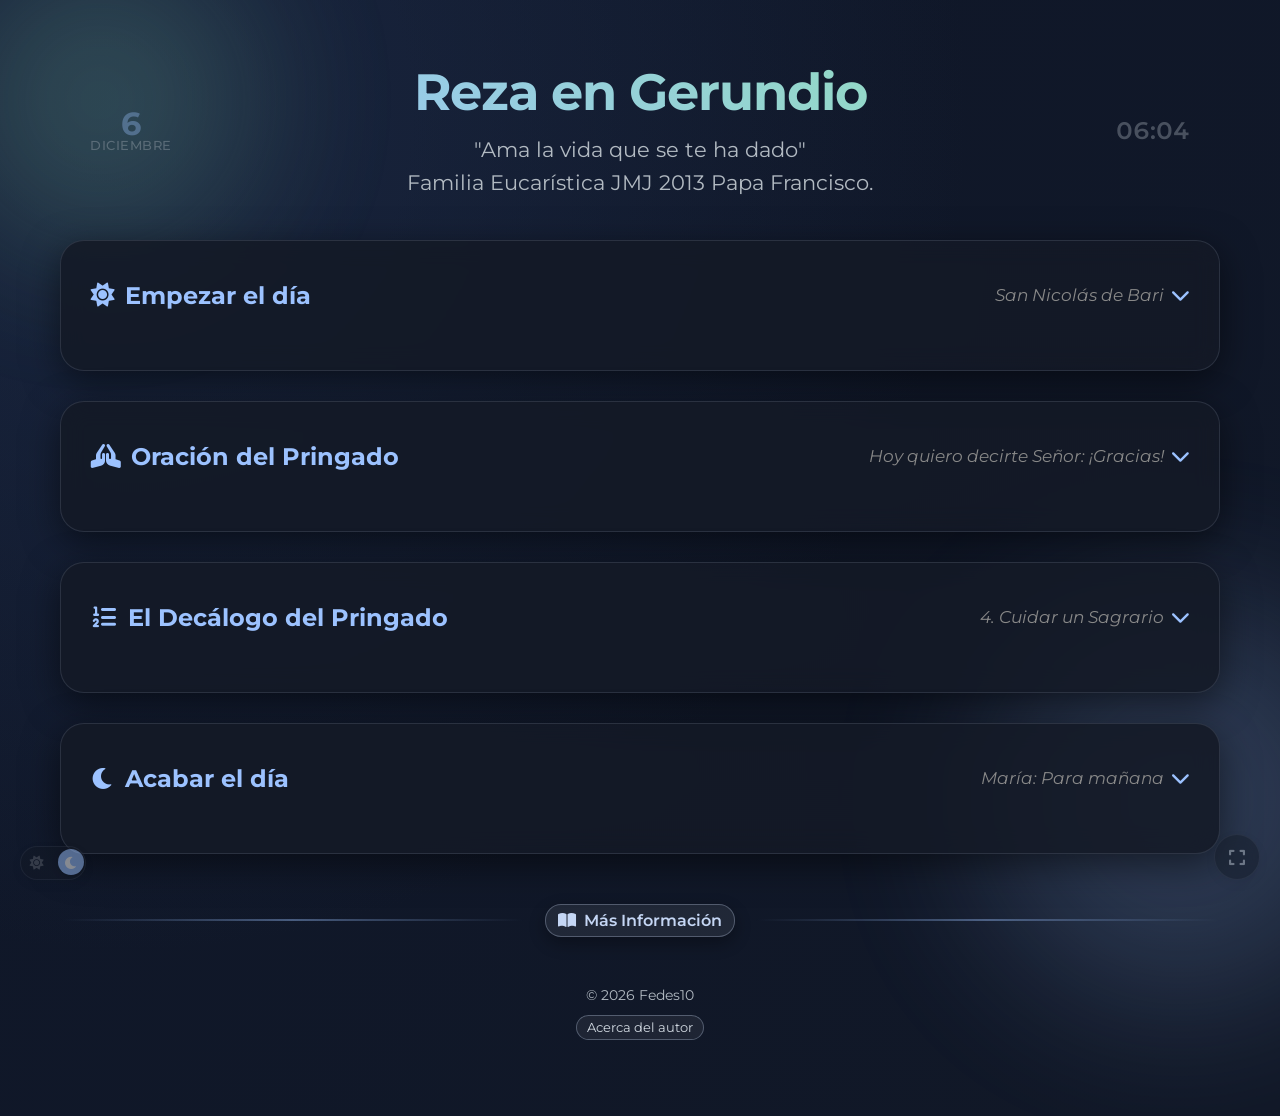
==== commit 2dc8ca9e: "Version Definitiva" ====
--- a/index.html
+++ b/index.html
@@ -1 +1 @@
-<!doctype html><html lang="es"><head><meta charset="UTF-8"><meta name="viewport" content="width=device-width,initial-scale=1"><title>Reza en Gerundio | Orar Viviendo a la Hakuna</title><link rel="icon" type="image/jpeg" href="logo.jpg"><meta name="description" content="Reza en Gerundio: oraciones para empezar y acabar el día, el Decálogo del Pringado y el estilo de vida Hakuna."><meta property="og:title" content="Reza en Gerundio"><meta property="og:description" content="Oraciones diarias, Decálogo del Pringado y espiritualidad Hakuna. Rezar viviendo, vivir siendo todo tuyo."><meta property="og:image" content="logo.jpg"><meta property="og:type" content="website"><meta property="og:locale" content="es_ES"><meta property="og:url" content=""><meta name="twitter:card" content="summary_large_image"><meta name="twitter:title" content="Reza en Gerundio"><meta name="twitter:description" content="Rezar viviendo: oración diaria, Decálogo del Pringado y vida a la Hakuna."><meta name="twitter:image" content="logo.jpg"><link href="https://fonts.googleapis.com/css2?family=Montserrat:wght@300;400;600;700&display=swap" rel="stylesheet"><link rel="stylesheet" href="https://cdnjs.cloudflare.com/ajax/libs/font-awesome/6.0.0/css/all.min.css"><link rel="stylesheet" href="estilos.css"><script src="santos.js"></script><script src="scripts.js"></script></head><body><button id="fullscreen-btn" class="fullscreen-btn" title="Pantalla completa"><i class="fas fa-expand"></i></button><div class="theme-switch-wrapper" title="Cambiar modo"><label class="theme-switch" for="theme-checkbox"><input type="checkbox" id="theme-checkbox"><div class="slider"><i class="fas fa-sun"></i> <i class="fas fa-moon"></i></div></label></div><div class="bg-shape shape-1"></div><div class="bg-shape shape-2"></div><div class="container"><header><div class="date-display"><div class="day-number" id="day-number">5</div><div class="month-name" id="month-name">Febrero</div></div><div class="time-display" id="time-display">00:00</div><h1>Reza en Gerundio</h1><p class="subtitle">"Ama la vida que se te ha dado"<br><strong>Hakuna:</strong> Familia Eucarística JMJ 2013 Papa Francisco.</p></header><section id="oracion-inicio"><div class="glass-card collapsible-section"><h2 class="section-header"><span style="display: flex; align-items: center; gap: 10px;"><i class="fas fa-sun"></i> Empezar el día </span><span style="display: flex; align-items: center; gap: 8px; margin-left: auto;"><span class="daily-santo" id="daily-santo" style="font-size: 0.7em; font-style: italic; color: #888; font-weight: 400;"></span> <i class="fas fa-chevron-down section-toggle-icon" id="icon-oracion-inicio-content"></i></span></h2><div class="mobile-daily-text" id="mobile-daily-santo" style="display: none;"></div><div class="section-content" id="oracion-inicio-content"><div id="all-santos-list" style="display: none; font-size: 0.8em; color: #666; margin-bottom: 12px; padding: 10px 14px; background: rgba(100,100,100,0.05); border-left: 3px solid rgba(100,100,100,0.2); border-radius: 4px; line-height: 1.5;"></div><div class="prayer-content"><p class="prayer-line">Oh Señora mía y Madre mía, yo me ofrezco por completo a ti, y en prueba de mi amor de hijo te consagro en este día: mis ojos, mis oídos, mi lengua y mi corazón, en una palabra todo mi ser, ya que soy todo tuyo, Oh Madre de bondad, guárdame y defiéndeme como cosa y posesión tuya.</p><p class="prayer-highlight">Así sea.</p></div><div style="text-align: center; margin-top: 20px;"><span class="toggle-detail" onclick="toggleAlternative()">Oración alternativa <i class="fas fa-chevron-down toggle-icon" id="icon-alt"></i></span><div class="rule-detail" id="alternative-prayer"><h4 style="margin-bottom: 10px; color: var(--primary);">Oración para la mañana - TODO</h4><p style="font-style: italic; text-align: center;">Padre, pon tu Espíritu sobre mí.<br>Aquí estoy, aquí me tienes.<br>Gracias por la vida.<br>Que la viva siendo todo yo,<br>todo libre, todo entregado.<br>Todo tú, todo dado, todo alegre.<br>Todo amante, todo amado,<br>todo arrodillado.<br>Todo hijo, todo hermano, todo padre.<br>Todo disfrutón, todo mariano,<br>todo por todos.<br>Que viva todo... con toda el alma.</p></div></div></div></div></section><section id="oracion-pringado"><div class="glass-card collapsible-section"><h2 class="section-header"><span style="display: flex; align-items: center; gap: 10px;"><i class="fas fa-praying-hands"></i> Oración del Pringado </span><span style="display: flex; align-items: center; gap: 8px; margin-left: auto;"><span class="daily-phrase" id="daily-phrase-pringado" style="font-size: 0.7em; font-style: italic; color: #888; font-weight: 400;"></span> <i class="fas fa-chevron-down section-toggle-icon" id="icon-oracion-pringado-content"></i></span></h2><div class="mobile-daily-text" id="mobile-daily-phrase-pringado" style="display: none;"></div><div class="section-content" id="oracion-pringado-content"><div class="prayer-content"><p class="prayer-line">Yo me entrego a ti, mi buen Dios, porque quiero pringarme por tu Iglesia siguiendo, junto a los demás miembros, en comunión con ellos, el estilo de vida de Hakuna.</p><hr style="border:0; border-top:1px solid rgba(0,0,0,0.05); margin: 15px 0;"><p class="prayer-line">Señor, me arrodillaré ante ti en la Hostia,<br><span class="prayer-highlight">danos una vida de rodillas ante el misterio y ante cada rostro.</span></p><p class="prayer-line">Señor, me abriré a los alejados,<br><span class="prayer-highlight">contágianos Tú la pasión por que no se pierda ninguno.</span></p><p class="prayer-line">Señor, te buscaré vivo en el Evangelio, liturgia y sacramentos,<br><span class="prayer-highlight">muéstrate como nuestro pobre loco.</span></p><p class="prayer-line">Señor, sonreiré y miraré a los ojos,<br><span class="prayer-highlight">recuérdanos que no hemos venido a criticar ni a juzgar sino a salvar.</span></p><p class="prayer-line">Señor, abrazaré cada realidad con la no-medida de la cruz,<br><span class="prayer-highlight">devuélvenos la unidad, y transfigura ya nuestra carne.</span></p><p class="prayer-line">Señor, iré a las fiestas buscando que sean momentos de Vida,<br><span class="prayer-highlight">haz que te encontremos sufriente en los sedientos de placer.</span></p><p class="prayer-line">Señor, agradeceré tu confianza cada nuevo día,<br><span class="prayer-highlight">que un profundo sentido de tu presencia haga de cada día una fiesta.</span></p><p class="prayer-line"><strong>María, madre de Hakuna,</strong><br>que contigo solo sepamos decirle 'Sí', que vivamos de rodillas, abrazados y abrazando, con alegre cara de resucitados, y recuérdanos rezar todos los días, todos por todos.</p></div></div></div></section><section id="decalogo"><div class="glass-card collapsible-section"><h2 class="section-header"><span style="display: flex; align-items: center; gap: 10px;"><i class="fas fa-list-ol"></i> El Decálogo del Pringado </span><span style="display: flex; align-items: center; gap: 8px; margin-left: auto;"><span class="daily-decalogo" id="daily-decalogo" style="font-size: 0.7em; font-style: italic; color: #888; font-weight: 400;"></span> <i class="fas fa-chevron-down section-toggle-icon" id="icon-decalogo-content"></i></span></h2><div class="mobile-daily-text" id="mobile-daily-decalogo" style="display: none;"></div><div class="section-content" id="decalogo-content"><div class="grid-container"><div class="glass-card rule-card"><div class="rule-number">1</div><div class="rule-text"><h3>Sonrisa y Mirada</h3><p class="rule-description">Sonreír cada día a todas las personas con las que me cruce, mirar a los ojos a quién trate.</p><span class="toggle-detail" onclick="toggleDetail(0)">Ver más <i class="fas fa-chevron-down toggle-icon" id="icon-0"></i></span><div class="rule-detail" id="detail-0"><p>La sonrisa y la mirada son el primer acto de reconocimiento del otro como persona. En Hakuna, sonreír no es un gesto vacío, sino una forma de decir "te veo, existes, y me alegro de encontrarte". Mirar a los ojos es encontrar a Jesús en cada rostro, es vivir arrodillados ante el misterio de cada persona. Esta regla nos recuerda que cada encuentro humano es sagrado.</p></div></div></div><div class="glass-card rule-card"><div class="rule-number">2</div><div class="rule-text"><h3>Compasión</h3><p class="rule-description">Dedicar con frecuencia, tiempo y corazón a los que sufren.</p><span class="toggle-detail" onclick="toggleDetail(1)">Ver más <i class="fas fa-chevron-down toggle-icon" id="icon-1"></i></span><div class="rule-detail" id="detail-1"><p>Hakuna nace del deseo de "que no se pierda ninguno". Esta regla nos llama a tener los ojos abiertos a quienes más sufren, a dedicar tiempo real -no solo buenas intenciones- a los heridos de la vida. Es vivir la pasión de Cristo por los alejados, los dolientes, los que nadie ve. No se trata de hacer obras sociales, sino de amar con las entrañas, de sufrir-con (com-pasión) los que están en la cruz.</p></div></div></div><div class="glass-card rule-card"><div class="rule-number">3</div><div class="rule-text"><h3>Ofrecimiento</h3><p class="rule-description">Comenzar cada día con un momento de oración en el que agradecer el don de la vida, y ofrecerme a Cristo para que viva y actúe entre los hombres ese día sirviéndose de mi persona. Y rezar todos los días, todos por todos.</p><span class="toggle-detail" onclick="toggleDetail(2)">Ver más <i class="fas fa-chevron-down toggle-icon" id="icon-2"></i></span><div class="rule-detail" id="detail-2"><p>La oración de la mañana es el acto fundante del día. Ofrecerse a Cristo es decirle: "Hoy quiero que seas Tú quien viva en mí". No somos nosotros los protagonistas, sino instrumentos para que Él actúe. El "todos por todos" refleja la dimensión comunitaria de Hakuna: nunca estamos solos, oramos en comunión. Agradecer el don de la vida es reconocer que cada día es un regalo inmerecido de Dios.</p></div></div></div><div class="glass-card rule-card"><div class="rule-number">4</div><div class="rule-text"><h3>Cuidar un Sagrario</h3><p class="rule-description">Cuidar un sagrario: escoger uno, el que se quiera, y de alguna manera hacerme cargo de que ese sagrario reciba cuidados y cariño.</p><span class="toggle-detail" onclick="toggleDetail(3)">Ver más <i class="fas fa-chevron-down toggle-icon" id="icon-3"></i></span><div class="rule-detail" id="detail-3"><p>Cuidar un sagrario es hacerse responsable de que Jesús Eucaristía no esté solo ni olvidado. Puede ser el de tu parroquia, una capilla, un hospital... Se trata de visitarlo, adornarlo, mantenerlo limpio, pero sobre todo de amarlo. Es el signo de nuestra vida de rodillas ante el misterio: Jesús se queda con nosotros en el Pan, y nosotros nos quedamos con Él. Este cuidado concreto nos ancla en la realidad de la Presencia Real.</p></div></div></div><div class="glass-card rule-card"><div class="rule-number">5</div><div class="rule-text"><h3>Hora Santa</h3><p class="rule-description">Participar de las Horas Santas, y fomentarlas allí donde me encuentre.</p><span class="toggle-detail" onclick="toggleDetail(4)">Ver más <i class="fas fa-chevron-down toggle-icon" id="icon-4"></i></span><div class="rule-detail" id="detail-4"><p>La Hora Santa es el "rato para parar el mundo" y estar con Jesús Sacramentado. Es el tiempo privilegiado de adoración, donde nos dejamos mirar por Él y Le miramos. Fomentar las Horas Santas significa contagiar esta pasión por la Eucaristía, invitar a otros, organizar espacios de adoración. Para Hakuna, la Hora Santa es el corazón de la vida espiritual, el lugar donde se recarga la batería para la misión.</p></div></div></div><div class="glass-card rule-card"><div class="rule-number">6</div><div class="rule-text"><h3>Formación</h3><p class="rule-description">Habitualmente estar leyendo un libro que me forme como cristiano. Si es posible, participar en un grupo de formación o Revolcadero, y leer cada día el evangelio del día, meditándolo.</p><span class="toggle-detail" onclick="toggleDetail(5)">Ver más <i class="fas fa-chevron-down toggle-icon" id="icon-5"></i></span><div class="rule-detail" id="detail-5"><p>La formación no es un lujo intelectual, sino alimento para el alma. Leer el Evangelio diario y meditarlo es buscar a Cristo vivo en la Palabra. Los "Revolcaderos" son grupos de formación donde se profundiza en la fe, se comparte, se crece juntos. Leer buenos libros cristianos nos ayuda a entender mejor nuestra fe, a responder a las preguntas del mundo actual. La formación nos hace testigos más creíbles y fundamentados.</p></div></div></div><div class="glass-card rule-card"><div class="rule-number">7</div><div class="rule-text"><h3>Sed de Amor</h3><p class="rule-description">En el trabajo, fiestas y espacios de diversión, abrir los ojos a quiénes están sedientos de amor, y ofrecerme a Cristo para ser manantial de agua pura. Prohibido no disfrutar de seguir a Cristo, especialmente en las fiestas y espacios de diversión.</p><span class="toggle-detail" onclick="toggleDetail(6)">Ver más <i class="fas fa-chevron-down toggle-icon" id="icon-6"></i></span><div class="rule-detail" id="detail-6"><p>Hakuna no huye del mundo, sino que va a las "fiestas" a encontrar a Cristo sufriente en los sedientos de placer. Los espacios de diversión, el trabajo, las celebraciones son lugares de misión. Ser manantial de agua pura significa ofrecer el amor auténtico de Cristo en medio de búsquedas equivocadas. Y hacerlo con alegría: "prohibido no disfrutar", porque el Evangelio es Buena Noticia, no un castigo. Es llevar la fiesta de la Resurrección a todas partes.</p></div></div></div><div class="glass-card rule-card"><div class="rule-number">8</div><div class="rule-text"><h3>Acompañamiento</h3><p class="rule-description">Buscar una persona que me acompañe espiritualmente.</p><span class="toggle-detail" onclick="toggleDetail(7)">Ver más <i class="fas fa-chevron-down toggle-icon" id="icon-7"></i></span><div class="rule-detail" id="detail-7"><p>La dirección espiritual es fundamental para no perderse en el camino. Tener una persona -sacerdote, consagrado/a, laico maduro en la fe- que nos acompañe, nos corrija, nos anime, nos ayuda a discernir la voluntad de Dios. No somos capaces de ver nuestros propios puntos ciegos; necesitamos a alguien que nos ayude a crecer en santidad. Es un signo de humildad y de deseo real de conversión.</p></div></div></div><div class="glass-card rule-card"><div class="rule-number">9</div><div class="rule-text"><h3>Sacramentos</h3><p class="rule-description">Disfrutar y crecer de la vida de Cristo participando de la vida de los Sacramentos de la Confesión y la Eucaristía de manera frecuente.</p><span class="toggle-detail" onclick="toggleDetail(8)">Ver más <i class="fas fa-chevron-down toggle-icon" id="icon-8"></i></span><div class="rule-detail" id="detail-8"><p>Los sacramentos no son meros ritos, sino encuentros vivos con Cristo. La Eucaristía es la fuente y cumbre de la vida cristiana: comulgar es recibir a Jesús, hacerse uno con Él. La Confesión frecuente nos mantiene limpios, libres, en paz; es el abrazo misericordioso del Padre que siempre nos espera. "Disfrutar y crecer" indica que los sacramentos no son una obligación pesada, sino una alegría, un regalo que nos hace más humanos y más divinos a la vez.</p></div></div></div><div class="glass-card rule-card"><div class="rule-number">10</div><div class="rule-text"><h3>Amor a María</h3><p class="rule-description">Cuidar a María, madre de Hakuna, y acabar el día con un piropo, oración o canción a la Virgen María.</p><span class="toggle-detail" onclick="toggleDetail(9)">Ver más <i class="fas fa-chevron-down toggle-icon" id="icon-9"></i></span><div class="rule-detail" id="detail-9"><p>María es la Madre de Hakuna. Acabar el día con un piropo, una oración o una canción a la Virgen es poner nuestra vida bajo su manto. Como nos enseña la consagración del amanecer, todo lo nuestro es suyo. María nos enseña a decir "sí" como Ella lo dijo, a vivir de rodillas, a estar junto a la Cruz sin huir. Cuidar a María es amarla, hablarle, confiarle nuestras alegrías y penas. Ella nos lleva siempre a su Hijo.</p></div></div></div></div></div></div></section><section id="oracion-noche"><div class="glass-card collapsible-section"><h2 class="section-header"><span style="display: flex; align-items: center; gap: 10px;"><i class="fas fa-moon"></i> Acabar el día </span><span style="display: flex; align-items: center; gap: 8px; margin-left: auto;"><span class="daily-maria" id="daily-maria" style="font-size: 0.7em; font-style: italic; color: #888; font-weight: 400;"></span> <i class="fas fa-chevron-down section-toggle-icon" id="icon-oracion-noche-content"></i></span></h2><div class="mobile-daily-text" id="mobile-daily-maria" style="display: none;"></div><div class="section-content" id="oracion-noche-content"><div id="daily-maria-detail" style="display: none; font-size: 0.8em; color: #666; margin-bottom: 12px; padding: 10px 14px; background: rgba(100,100,100,0.05); border-left: 3px solid rgba(100,100,100,0.2); border-radius: 4px; line-height: 1.5;"></div><div class="prayer-content"><p class="prayer-line" style="font-weight: 600; margin-bottom: 20px;">Gracias, Señor, por el día de hoy.</p><p class="prayer-line">¿Qué te ha gustado?</p><p class="prayer-line">¿Qué no te ha gustado?</p><p class="prayer-line">¿Qué quieres que te regale mañana?</p></div><div style="text-align: center; margin-top: 20px;"><span class="toggle-detail" onclick="toggleNightAlternative()">Oración alternativa <i class="fas fa-chevron-down toggle-icon" id="icon-night-alt"></i></span><div class="rule-detail" id="night-alternative-prayer"><h4 style="margin-bottom: 10px; color: var(--primary);">Oración de la noche</h4><p style="font-style: italic; text-align: center;">Padre, aquí al pie de la cama<br>mi alma se eleva hasta Ti para decirte:<br>creo en ti, espero en ti, te amo con todas mis fuerzas.<br>Gloria a ti, Señor.<br>Deposito en tus manos la fatiga y la lucha,<br>las alegrías y desencantos de este día que quedó atrás.<br><br>Si los nervios me traicionaron,<br>si los impulsos egoístas me dominaron,<br>si di entrada al rencor o a la tristeza, ¡perdón Señor!<br>Ten piedad de mí si he sido infiel.<br><br>Si pronuncié palabras vanas,<br>si me dejé llevar por la impaciencia,<br>si fui espina para alguien, ¡perdón Señor!<br>No quiero esta noche entregarme al sueño<br>sin sentir sobre mi alma la seguridad de tu dulce<br>y gratuita misericordia, Señor.<br><br>Te doy gracias, porque invisible, cariñoso, y envolvente<br>me has cuidado como una madre durante todo este día.<br>Señor, relaja mis nervios, sosiega mi espíritu,<br>suelta mis tensiones, inunda mi ser de silencio y serenidad.<br>Vela sobre mí, Padre querido, mientras me entrego confiado al sueño,<br>como un niño que duerme feliz en tus brazos.<br>En tu nombre, Señor, descansaré tranquilo.</p></div></div></div></div></section><div class="section-divider"><div class="divider-line"></div><button class="divider-button" id="toggle-more-sections" type="button" disabled aria-disabled="true"><i class="fas fa-book-open"></i> Para saber más</button><div class="divider-line"></div></div><div class="more-sections" id="more-sections"><section id="que-es-hakuna"><div class="glass-card collapsible-section"><h2 class="section-header"><i class="fas fa-heart"></i> ¿Qué es Hakuna? <i class="fas fa-chevron-down section-toggle-icon" id="icon-que-es-hakuna-content"></i></h2><div class="section-content info-section" id="que-es-hakuna-content"><p>Hakuna es una <strong>familia eucarística</strong> nacida en la Jornada Mundial de la Juventud de Río de Janeiro 2013, cuando el Papa Francisco nos convocó con estas palabras: <em>"¡Id! ¡No tengáis miedo! ¡Servid!"</em> Y también nos desafió: <em>"¡Hagan lío!"</em> – a no conformarnos, a atrevernos a cambiar el mundo con el Evangelio.</p><p>Desde ese momento, miles de jóvenes de todo el mundo han encontrado en Hakuna un estilo de vida centrado en la Eucaristía, en María, y en la pasión por que <strong>"no se pierda ninguno"</strong>.</p><p>El nombre <strong>Hakuna</strong> proviene del swahili y significa "no hay". Para nosotros, Hakuna significa: <em>"No hay nadie más loco"</em> que Cristo, que se quedó en el Pan por amor; <em>"No hay nada que temer"</em> porque Él está con nosotros; <em>"No hay nadie a quien no llegue su misericordia"</em>.</p><p>Hakuna es un <strong>carisma misionero y eucarístico</strong>. Nacimos de la adoración, y desde ahí salimos a las periferias existenciales. Nuestra vocación es vivir <em>"arrodillados ante el misterio y ante cada rostro"</em>. Esto significa adorar a Jesús en la Eucaristía con todo el corazón, y ver su rostro en cada persona, especialmente en los más alejados y heridos.</p><p>La vida en Hakuna se caracteriza por <strong>cuatro pilares fundamentales:</strong></p><p>• La <strong>Eucaristía</strong> – especialmente la adoración eucarística y las Horas Santas<br>• El amor a <strong>María</strong> – nuestra madre y modelo<br>• La <strong>vida comunitaria</strong> – porque nadie se salva solo, vivimos en familia<br>• La <strong>misión evangelizadora</strong> – salir a las calles, universidades, fiestas</p><p>Hakuna tiene diferentes formas de pertenencia: hay quienes participan en las actividades (misiones, horas santas, convivencias), quienes se comprometen más profundamente como <strong>pringados</strong>, y quienes sienten la llamada a la vida consagrada. Pero todos compartimos el mismo sueño: <strong>enamorarnos de Cristo y contagiar ese amor al mundo</strong>.</p><p>No somos una asociación más, ni un movimiento juvenil al uso. Hakuna es un <strong>estilo de vida</strong>, una forma concreta de vivir el Evangelio hoy. Es llevar <em>"cara de resucitados"</em> en medio de un mundo que a menudo vive como si Dios no existiera.</p><p>Es atreverse a ser santos en lo ordinario: en la universidad, en el trabajo, en las fiestas, en la familia. Es vivir con alegría radical, sabiendo que Cristo ha vencido al mundo y que merece la pena entregarlo todo por Él.</p></div></div></section><section id="que-es-pringado"><div class="glass-card collapsible-section"><h2 class="section-header"><i class="fas fa-cross"></i> ¿Qué es ser Pringado de Hakuna? <i class="fas fa-chevron-down section-toggle-icon" id="icon-que-es-pringado-content"></i></h2><div class="section-content info-section" id="que-es-pringado-content"><p>Ser <strong>pringado</strong> es el compromiso laical concreto dentro de la familia Hakuna. La expresión, aparentemente coloquial, encierra una decisión radical: <em>“Me pringo, me mancho las manos, me lo juego todo por Cristo y su Iglesia”</em>. Es atreverse a ensuciarse en la trinchera del amor, sin medias tintas ni comodidades.</p><p>Ser pringado no es simplemente participar en actividades o llevar una camiseta. Es <strong>abrazar el Decálogo del Pringado como estilo de vida</strong>, como camino diario de santidad. Estas diez reglas no son mandamientos externos que cumplir mecánicamente, sino un itinerario concreto para configurarse con Cristo y vivir el Evangelio sin rebajas.</p><p>El pringado <strong>se compromete en serio</strong>. Asume con libertad y alegría un modo de vida exigente: consagración diaria, adoración eucarística, formación constante, acompañamiento espiritual, amor a los que sufren. No es un camino de perfección instantánea, sino de fidelidad perseverante, cayendo y levantándose mil veces, sostenido por la misericordia.</p><p>El pringado vive <strong>en comunión</strong> con los demás miembros de Hakuna. No es un lobo solitario, sino parte de una familia. Por eso rezamos <em>"todos los días, todos por todos"</em>. Nos apoyamos mutuamente, nos corregimos fraternalmente, celebramos juntos, sufrimos juntos.</p><p><strong>¿Qué implica concretamente ser pringado?</strong></p><p>Implica consagrarse cada mañana a María • Sonreír y mirar a los ojos • Dedicar tiempo a los que sufren • Ofrecer el día a Cristo • Cuidar un sagrario • Participar de las Horas Santas • Formarse constantemente en la fe • Ser manantial de amor en el trabajo y las fiestas • Tener dirección espiritual • Vivir los sacramentos con frecuencia • Terminar el día con un gesto de cariño a la Virgen.</p><p>Ser pringado es también aceptar <strong>la llamada misionera</strong>. No podemos quedarnos tranquilos sabiendo que hay tantos hermanos alejados de Cristo. El pringado tiene "los ojos abiertos" a los sedientos de amor, y se ofrece como instrumento para que Cristo los alcance.</p><p>El compromiso del pringado es <strong>serio pero gozoso</strong>. No es una carga pesada, sino un yugo suave. Porque seguir a Cristo, cuando se hace de verdad, es la mayor aventura posible. Por eso el Decálogo incluye: <em>"Prohibido no disfrutar de seguir a Cristo"</em>.</p><p>Ser pringado no es ser perfecto. Es caerse y levantarse mil veces, sabiendo que la misericordia de Dios nos sostiene. Es vivir la <strong>"no-medida de la cruz"</strong>, abrazando cada realidad con radicalidad, sin medias tintas.</p><p>El pringado busca la <strong>santidad en lo ordinario</strong>. No necesitamos hacer cosas extraordinarias; necesitamos hacer lo ordinario con amor extraordinario. Por eso las reglas del pringado son sencillas: una sonrisa, una mirada, un rato de adoración, una lectura espiritual...</p><p>Finalmente, ser pringado es <strong>vivir bajo el manto de María</strong>, Madre de Hakuna. Ella nos enseña a decir "sí" sin condiciones, a estar de pie junto a la cruz cuando todo se oscurece. Con María, solo sabemos decirle "sí" a Jesús.</p></div></div></section></div><footer class="minimal-footer"><div class="footer-main"><span>© 2026 Fedes10</span> <button class="footer-toggle" id="footer-toggle" type="button">Acerca del autor</button></div><div class="footer-panel" id="footer-panel"><div class="footer-panel-section"><h4>Por qué nace</h4><p>Esta web nace para ayudar a rezar y tener más presente al Señor, con una rutina diaria sencilla y accesible al estilo de Hakuna. Es una alternativa digital a los libros de oraciones del día, más actual y fácil de seguir.</p></div><div class="footer-panel-section"><h4>Qué ofrece</h4><ol><li><strong>Empezar el día:</strong> oración de la mañana y el santo del día.</li><li><strong>Oración del Pringado:</strong> oración clave para cualquier momento, acompañada de una frase aleatoria de las pulseras de Hakuna.</li><li><strong>Decálogo del Pringado:</strong> con una regla diaria para intentar vivirla hoy.</li><li><strong>Acabar el día:</strong> oración de la noche y un gesto a la Virgen.</li><li><strong>Info extra:</strong> qué es Hakuna y qué es ser pringado.</li></ol></div><div class="footer-panel-section footer-panel-note"><h4>Aviso</h4><p>Proyecto creado con buen propósito. No quiere sustituir a Hakuna ni a su web oficial, solo aportar una ayuda extra para rezar un poquito más cada día. Si se considera oportuno modificarla o cerrarla, lo aceptaré con total respeto. Web hecha con toda el alma <span class="footer-hashtag">#ctea</span></p></div><div class="footer-links"><a href="mailto:fedestalgat@gmail.com" class="footer-link-item" title="Email"><i class="fas fa-envelope"></i> <span>Email</span> </a><a href="https://github.com/Fedes10/HakunaPringadoWeb" target="_blank" rel="noopener" class="footer-link-item" title="GitHub"><i class="fab fa-github"></i> <span>GitHub</span></a></div></div></footer></div></body></html>
+<!doctype html><html lang="es"><head><meta charset="UTF-8"><meta name="viewport" content="width=device-width,initial-scale=1"><title>Reza en Gerundio | Reza Cantando</title><link rel="icon" type="image/jpeg" href="logo.jpg"><meta name="description" content="Reza en Gerundio: oraciones para empezar y acabar el día"><meta property="og:title" content="Reza en Gerundio"><meta property="og:description" content="Oraciones diarias. Rezar viviendo, vivir siendo todo tuyo."><meta property="og:image" content="logo.jpg"><meta property="og:type" content="website"><meta property="og:locale" content="es_ES"><meta property="og:url" content=""><meta name="twitter:card" content="summary_large_image"><meta name="twitter:title" content="Reza en Gerundio"><meta name="twitter:description" content="Oraciones diarias. Rezar viviendo, vivir siendo todo tuyo."><meta name="twitter:image" content="logo.jpg"><link href="https://fonts.googleapis.com/css2?family=Montserrat:wght@300;400;600;700&display=swap" rel="stylesheet"><link rel="stylesheet" href="https://cdnjs.cloudflare.com/ajax/libs/font-awesome/6.0.0/css/all.min.css"><link rel="stylesheet" href="estilos.css"><script src="santos.js"></script><script src="scripts.js"></script></head><body><button id="fullscreen-btn" class="fullscreen-btn" title="Pantalla completa"><i class="fas fa-expand"></i></button><div class="theme-switch-wrapper" title="Cambiar modo"><label class="theme-switch" for="theme-checkbox"><input type="checkbox" id="theme-checkbox"><div class="slider"><i class="fas fa-sun"></i> <i class="fas fa-moon"></i></div></label></div><div class="bg-shape shape-1"></div><div class="bg-shape shape-2"></div><div class="container"><header><div class="date-display"><div class="day-number" id="day-number">5</div><div class="month-name" id="month-name">Febrero</div></div><div class="time-display" id="time-display">00:00</div><h1>Reza en Gerundio</h1><p class="subtitle">"Ama la vida que se te ha dado"<br>Familia Eucarística JMJ 2013 Papa Francisco.</p></header><section id="oracion-inicio"><div class="glass-card collapsible-section"><h2 class="section-header"><span style="display:flex;align-items:center;gap:10px"><i class="fas fa-sun"></i> Empezar el día </span><span style="display:flex;align-items:center;gap:8px;margin-left:auto"><span class="daily-santo" id="daily-santo" style="font-size:.7em;font-style:italic;color:#888;font-weight:400"></span> <i class="fas fa-chevron-down section-toggle-icon" id="icon-oracion-inicio-content"></i></span></h2><div class="mobile-daily-text" id="mobile-daily-santo" style="display:none"></div><div class="section-content" id="oracion-inicio-content"><div id="all-santos-list" style="display:none;font-size:.8em;color:#666;margin-bottom:12px;padding:10px 14px;background:rgba(100,100,100,.05);border-left:3px solid rgba(100,100,100,.2);border-radius:4px;line-height:1.5"></div><div class="prayer-content"><p class="prayer-line">Oh Señora mía y Madre mía, yo me ofrezco por completo a ti, y en prueba de mi amor de hijo te consagro en este día: mis ojos, mis oídos, mi lengua y mi corazón, en una palabra todo mi ser, ya que soy todo tuyo, Oh Madre de bondad, guárdame y defiéndeme como cosa y posesión tuya.</p><p class="prayer-highlight">Así sea.</p></div><div style="text-align:center;margin-top:20px"><span class="toggle-detail" onclick="toggleAlternative()">Oración alternativa <i class="fas fa-chevron-down toggle-icon" id="icon-alt"></i></span><div class="rule-detail" id="alternative-prayer"><h4 style="margin-bottom:10px;color:var(--primary)">Oración para la mañana - TODO</h4><p style="font-style:italic;text-align:center">Padre, pon tu Espíritu sobre mí.<br>Aquí estoy, aquí me tienes.<br>Gracias por la vida.<br>Que la viva siendo todo yo,<br>todo libre, todo entregado.<br>Todo tú, todo dado, todo alegre.<br>Todo amante, todo amado,<br>todo arrodillado.<br>Todo hijo, todo hermano, todo padre.<br>Todo disfrutón, todo mariano,<br>todo por todos.<br>Que viva todo... con toda el alma.</p></div></div></div></div></section><section id="oracion-pringado"><div class="glass-card collapsible-section"><h2 class="section-header"><span style="display:flex;align-items:center;gap:10px"><i class="fas fa-praying-hands"></i> Oración del Pringado </span><span style="display:flex;align-items:center;gap:8px;margin-left:auto"><span class="daily-phrase" id="daily-phrase-pringado" style="font-size:.7em;font-style:italic;color:#888;font-weight:400"></span> <i class="fas fa-chevron-down section-toggle-icon" id="icon-oracion-pringado-content"></i></span></h2><div class="mobile-daily-text" id="mobile-daily-phrase-pringado" style="display:none"></div><div class="section-content" id="oracion-pringado-content"><div class="prayer-content"><p class="prayer-line">Yo me entrego a ti, mi buen Dios, porque quiero pringarme por tu Iglesia siguiendo, junto a los demás miembros, en comunión con ellos, el estilo de vida de Hakuna.</p><hr style="border:0;border-top:1px solid rgba(0,0,0,.05);margin:15px 0"><p class="prayer-line">Señor, me arrodillaré ante ti en la Hostia,<br><span class="prayer-highlight">danos una vida de rodillas ante el misterio y ante cada rostro.</span></p><p class="prayer-line">Señor, me abriré a los alejados,<br><span class="prayer-highlight">contágianos Tú la pasión por que no se pierda ninguno.</span></p><p class="prayer-line">Señor, te buscaré vivo en el Evangelio, liturgia y sacramentos,<br><span class="prayer-highlight">muéstrate como nuestro pobre loco.</span></p><p class="prayer-line">Señor, sonreiré y miraré a los ojos,<br><span class="prayer-highlight">recuérdanos que no hemos venido a criticar ni a juzgar sino a salvar.</span></p><p class="prayer-line">Señor, abrazaré cada realidad con la no-medida de la cruz,<br><span class="prayer-highlight">devuélvenos la unidad, y transfigura ya nuestra carne.</span></p><p class="prayer-line">Señor, iré a las fiestas buscando que sean momentos de Vida,<br><span class="prayer-highlight">haz que te encontremos sufriente en los sedientos de placer.</span></p><p class="prayer-line">Señor, agradeceré tu confianza cada nuevo día,<br><span class="prayer-highlight">que un profundo sentido de tu presencia haga de cada día una fiesta.</span></p><p class="prayer-line"><strong>María, madre de Hakuna,</strong><br>que contigo solo sepamos decirle 'Sí', que vivamos de rodillas, abrazados y abrazando, con alegre cara de resucitados, y recuérdanos rezar todos los días, todos por todos.</p></div></div></div></section><section id="decalogo"><div class="glass-card collapsible-section"><h2 class="section-header"><span style="display:flex;align-items:center;gap:10px"><i class="fas fa-list-ol"></i> El Decálogo del Pringado </span><span style="display:flex;align-items:center;gap:8px;margin-left:auto"><span class="daily-decalogo" id="daily-decalogo" style="font-size:.7em;font-style:italic;color:#888;font-weight:400"></span> <i class="fas fa-chevron-down section-toggle-icon" id="icon-decalogo-content"></i></span></h2><div class="mobile-daily-text" id="mobile-daily-decalogo" style="display:none"></div><div class="section-content" id="decalogo-content"><div class="grid-container"><div class="glass-card rule-card"><div class="rule-number">1</div><div class="rule-text"><h3>Sonrisa y Mirada</h3><p class="rule-description">Sonreír cada día a todas las personas con las que me cruce, mirar a los ojos a quién trate.</p><span class="toggle-detail" onclick="toggleDetail(0)">Ver más <i class="fas fa-chevron-down toggle-icon" id="icon-0"></i></span><div class="rule-detail" id="detail-0"><p>La sonrisa y la mirada son el primer acto de reconocimiento del otro como persona. En Hakuna, sonreír no es un gesto vacío, sino una forma de decir "te veo, existes, y me alegro de encontrarte". Mirar a los ojos es encontrar a Jesús en cada rostro, es vivir arrodillados ante el misterio de cada persona. Esta regla nos recuerda que cada encuentro humano es sagrado.</p></div></div></div><div class="glass-card rule-card"><div class="rule-number">2</div><div class="rule-text"><h3>Compasión</h3><p class="rule-description">Dedicar con frecuencia, tiempo y corazón a los que sufren.</p><span class="toggle-detail" onclick="toggleDetail(1)">Ver más <i class="fas fa-chevron-down toggle-icon" id="icon-1"></i></span><div class="rule-detail" id="detail-1"><p>Hakuna nace del deseo de "que no se pierda ninguno". Esta regla nos llama a tener los ojos abiertos a quienes más sufren, a dedicar tiempo real -no solo buenas intenciones- a los heridos de la vida. Es vivir la pasión de Cristo por los alejados, los dolientes, los que nadie ve. No se trata de hacer obras sociales, sino de amar con las entrañas, de sufrir-con (com-pasión) los que están en la cruz.</p></div></div></div><div class="glass-card rule-card"><div class="rule-number">3</div><div class="rule-text"><h3>Ofrecimiento</h3><p class="rule-description">Comenzar cada día con un momento de oración en el que agradecer el don de la vida, y ofrecerme a Cristo para que viva y actúe entre los hombres ese día sirviéndose de mi persona. Y rezar todos los días, todos por todos.</p><span class="toggle-detail" onclick="toggleDetail(2)">Ver más <i class="fas fa-chevron-down toggle-icon" id="icon-2"></i></span><div class="rule-detail" id="detail-2"><p>La oración de la mañana es el acto fundante del día. Ofrecerse a Cristo es decirle: "Hoy quiero que seas Tú quien viva en mí". No somos nosotros los protagonistas, sino instrumentos para que Él actúe. El "todos por todos" refleja la dimensión comunitaria de Hakuna: nunca estamos solos, oramos en comunión. Agradecer el don de la vida es reconocer que cada día es un regalo inmerecido de Dios.</p></div></div></div><div class="glass-card rule-card"><div class="rule-number">4</div><div class="rule-text"><h3>Cuidar un Sagrario</h3><p class="rule-description">Cuidar un sagrario: escoger uno, el que se quiera, y de alguna manera hacerme cargo de que ese sagrario reciba cuidados y cariño.</p><span class="toggle-detail" onclick="toggleDetail(3)">Ver más <i class="fas fa-chevron-down toggle-icon" id="icon-3"></i></span><div class="rule-detail" id="detail-3"><p>Cuidar un sagrario es hacerse responsable de que Jesús Eucaristía no esté solo ni olvidado. Puede ser el de tu parroquia, una capilla, un hospital... Se trata de visitarlo, adornarlo, mantenerlo limpio, pero sobre todo de amarlo. Es el signo de nuestra vida de rodillas ante el misterio: Jesús se queda con nosotros en el Pan, y nosotros nos quedamos con Él. Este cuidado concreto nos ancla en la realidad de la Presencia Real.</p></div></div></div><div class="glass-card rule-card"><div class="rule-number">5</div><div class="rule-text"><h3>Hora Santa</h3><p class="rule-description">Participar de las Horas Santas, y fomentarlas allí donde me encuentre.</p><span class="toggle-detail" onclick="toggleDetail(4)">Ver más <i class="fas fa-chevron-down toggle-icon" id="icon-4"></i></span><div class="rule-detail" id="detail-4"><p>La Hora Santa es el "rato para parar el mundo" y estar con Jesús Sacramentado. Es el tiempo privilegiado de adoración, donde nos dejamos mirar por Él y Le miramos. Fomentar las Horas Santas significa contagiar esta pasión por la Eucaristía, invitar a otros, organizar espacios de adoración. Para Hakuna, la Hora Santa es el corazón de la vida espiritual, el lugar donde se recarga la batería para la misión.</p></div></div></div><div class="glass-card rule-card"><div class="rule-number">6</div><div class="rule-text"><h3>Formación</h3><p class="rule-description">Habitualmente estar leyendo un libro que me forme como cristiano. Si es posible, participar en un grupo de formación o Revolcadero, y leer cada día el evangelio del día, meditándolo.</p><span class="toggle-detail" onclick="toggleDetail(5)">Ver más <i class="fas fa-chevron-down toggle-icon" id="icon-5"></i></span><div class="rule-detail" id="detail-5"><p>La formación no es un lujo intelectual, sino alimento para el alma. Leer el Evangelio diario y meditarlo es buscar a Cristo vivo en la Palabra. Los "Revolcaderos" son grupos de formación donde se profundiza en la fe, se comparte, se crece juntos. Leer buenos libros cristianos nos ayuda a entender mejor nuestra fe, a responder a las preguntas del mundo actual. La formación nos hace testigos más creíbles y fundamentados.</p></div></div></div><div class="glass-card rule-card"><div class="rule-number">7</div><div class="rule-text"><h3>Sed de Amor</h3><p class="rule-description">En el trabajo, fiestas y espacios de diversión, abrir los ojos a quiénes están sedientos de amor, y ofrecerme a Cristo para ser manantial de agua pura. Prohibido no disfrutar de seguir a Cristo, especialmente en las fiestas y espacios de diversión.</p><span class="toggle-detail" onclick="toggleDetail(6)">Ver más <i class="fas fa-chevron-down toggle-icon" id="icon-6"></i></span><div class="rule-detail" id="detail-6"><p>Hakuna no huye del mundo, sino que va a las "fiestas" a encontrar a Cristo sufriente en los sedientos de placer. Los espacios de diversión, el trabajo, las celebraciones son lugares de misión. Ser manantial de agua pura significa ofrecer el amor auténtico de Cristo en medio de búsquedas equivocadas. Y hacerlo con alegría: "prohibido no disfrutar", porque el Evangelio es Buena Noticia, no un castigo. Es llevar la fiesta de la Resurrección a todas partes.</p></div></div></div><div class="glass-card rule-card"><div class="rule-number">8</div><div class="rule-text"><h3>Acompañamiento</h3><p class="rule-description">Buscar una persona que me acompañe espiritualmente.</p><span class="toggle-detail" onclick="toggleDetail(7)">Ver más <i class="fas fa-chevron-down toggle-icon" id="icon-7"></i></span><div class="rule-detail" id="detail-7"><p>La dirección espiritual es fundamental para no perderse en el camino. Tener una persona -sacerdote, consagrado/a, laico maduro en la fe- que nos acompañe, nos corrija, nos anime, nos ayuda a discernir la voluntad de Dios. No somos capaces de ver nuestros propios puntos ciegos; necesitamos a alguien que nos ayude a crecer en santidad. Es un signo de humildad y de deseo real de conversión.</p></div></div></div><div class="glass-card rule-card"><div class="rule-number">9</div><div class="rule-text"><h3>Sacramentos</h3><p class="rule-description">Disfrutar y crecer de la vida de Cristo participando de la vida de los Sacramentos de la Confesión y la Eucaristía de manera frecuente.</p><span class="toggle-detail" onclick="toggleDetail(8)">Ver más <i class="fas fa-chevron-down toggle-icon" id="icon-8"></i></span><div class="rule-detail" id="detail-8"><p>Los sacramentos no son meros ritos, sino encuentros vivos con Cristo. La Eucaristía es la fuente y cumbre de la vida cristiana: comulgar es recibir a Jesús, hacerse uno con Él. La Confesión frecuente nos mantiene limpios, libres, en paz; es el abrazo misericordioso del Padre que siempre nos espera. "Disfrutar y crecer" indica que los sacramentos no son una obligación pesada, sino una alegría, un regalo que nos hace más humanos y más divinos a la vez.</p></div></div></div><div class="glass-card rule-card"><div class="rule-number">10</div><div class="rule-text"><h3>Amor a María</h3><p class="rule-description">Cuidar a María, madre de Hakuna, y acabar el día con un piropo, oración o canción a la Virgen María.</p><span class="toggle-detail" onclick="toggleDetail(9)">Ver más <i class="fas fa-chevron-down toggle-icon" id="icon-9"></i></span><div class="rule-detail" id="detail-9"><p>María es la Madre de Hakuna. Acabar el día con un piropo, una oración o una canción a la Virgen es poner nuestra vida bajo su manto. Como nos enseña la consagración del amanecer, todo lo nuestro es suyo. María nos enseña a decir "sí" como Ella lo dijo, a vivir de rodillas, a estar junto a la Cruz sin huir. Cuidar a María es amarla, hablarle, confiarle nuestras alegrías y penas. Ella nos lleva siempre a su Hijo.</p></div></div></div></div></div></div></section><section id="oracion-noche"><div class="glass-card collapsible-section"><h2 class="section-header"><span style="display:flex;align-items:center;gap:10px"><i class="fas fa-moon"></i> Acabar el día </span><span style="display:flex;align-items:center;gap:8px;margin-left:auto"><span class="daily-maria" id="daily-maria" style="font-size:.7em;font-style:italic;color:#888;font-weight:400"></span> <i class="fas fa-chevron-down section-toggle-icon" id="icon-oracion-noche-content"></i></span></h2><div class="mobile-daily-text" id="mobile-daily-maria" style="display:none"></div><div class="section-content" id="oracion-noche-content"><div id="daily-maria-detail" style="display:none;font-size:.8em;color:#666;margin-bottom:12px;padding:10px 14px;background:rgba(100,100,100,.05);border-left:3px solid rgba(100,100,100,.2);border-radius:4px;line-height:1.5"></div><div class="prayer-content"><p class="prayer-line" style="font-weight:600;margin-bottom:20px">Gracias, Señor, por el día de hoy.</p><p class="prayer-line">¿Qué te ha gustado?</p><p class="prayer-line">¿Qué no te ha gustado?</p><p class="prayer-line">¿Qué quieres que te regale mañana?</p></div><div style="text-align:center;margin-top:20px"><span class="toggle-detail" onclick="toggleNightAlternative()">Oración alternativa <i class="fas fa-chevron-down toggle-icon" id="icon-night-alt"></i></span><div class="rule-detail" id="night-alternative-prayer"><h4 style="margin-bottom:10px;color:var(--primary)">Oración de la noche</h4><p style="font-style:italic;text-align:center">Padre, aquí al pie de la cama<br>mi alma se eleva hasta Ti para decirte:<br>creo en ti, espero en ti, te amo con todas mis fuerzas.<br>Gloria a ti, Señor.<br>Deposito en tus manos la fatiga y la lucha,<br>las alegrías y desencantos de este día que quedó atrás.<br><br>Si los nervios me traicionaron,<br>si los impulsos egoístas me dominaron,<br>si di entrada al rencor o a la tristeza, ¡perdón Señor!<br>Ten piedad de mí si he sido infiel.<br><br>Si pronuncié palabras vanas,<br>si me dejé llevar por la impaciencia,<br>si fui espina para alguien, ¡perdón Señor!<br>No quiero esta noche entregarme al sueño<br>sin sentir sobre mi alma la seguridad de tu dulce<br>y gratuita misericordia, Señor.<br><br>Te doy gracias, porque invisible, cariñoso, y envolvente<br>me has cuidado como una madre durante todo este día.<br>Señor, relaja mis nervios, sosiega mi espíritu,<br>suelta mis tensiones, inunda mi ser de silencio y serenidad.<br>Vela sobre mí, Padre querido, mientras me entrego confiado al sueño,<br>como un niño que duerme feliz en tus brazos.<br>En tu nombre, Señor, descansaré tranquilo.</p></div></div></div></div></section><div class="section-divider"><div class="divider-line"></div><a class="divider-button" href="https://hakuna.org/oraciones/" target="_blank" rel="noopener" style="text-decoration:none"><i class="fas fa-book-open"></i> Más Información</a><div class="divider-line"></div></div><footer class="minimal-footer"><div class="footer-main"><span>© 2026 Fedes10</span> <button class="footer-toggle" id="footer-toggle" type="button">Acerca del autor</button></div><div class="footer-panel" id="footer-panel"><div class="footer-panel-section"><h4>Por qué nace</h4><p>Nace para ayudar a rezar y tener más presente al Señor, con una rutina diaria sencilla. Es una alternativa digital a los libros de oraciones del día, más actual y fácil de seguir.</p></div><div class="footer-panel-section"><h4>Qué ofrece</h4><ol><li><strong>Empezar el día:</strong> oración de la mañana y el santo del día.</li><li><strong>Oración del Pringado:</strong> oración clave para cualquier momento.</li><li><strong>Decálogo del Pringado:</strong> con una regla diaria para intentar vivirla hoy.</li><li><strong>Acabar el día:</strong> oración de la noche y un gesto a la Virgen.</li></ol></div><div class="footer-panel-section footer-panel-note"><h4>Aviso</h4><p>Proyecto creado con un propósito sincero y pastoral. ⚠️<strong>No pretende sustituir a Hakuna⚠️</strong> ni a su web oficial, sino ofrecer un apoyo sencillo para cuidar la oración diaria y vivirla con más conciencia. Si en algún momento se considerara oportuno revisarlo, ajustarlo o retirarlo, se hará desde el respeto y la total disposición. Web realizada con todo el corazón, poniendo especial cuidado en la intención y el fondo espiritual. <span class="footer-hashtag">#ctea</span></p></div><div class="footer-links"><a href="mailto:fedestalgat@gmail.com" class="footer-link-item" title="Email"><i class="fas fa-envelope"></i> <span>Email</span> </a><a href="https://github.com/Fedes10/HakunaPringadoWeb" target="_blank" rel="noopener" class="footer-link-item" title="GitHub"><i class="fab fa-github"></i> <span>GitHub</span></a></div></div></footer></div></body></html>
